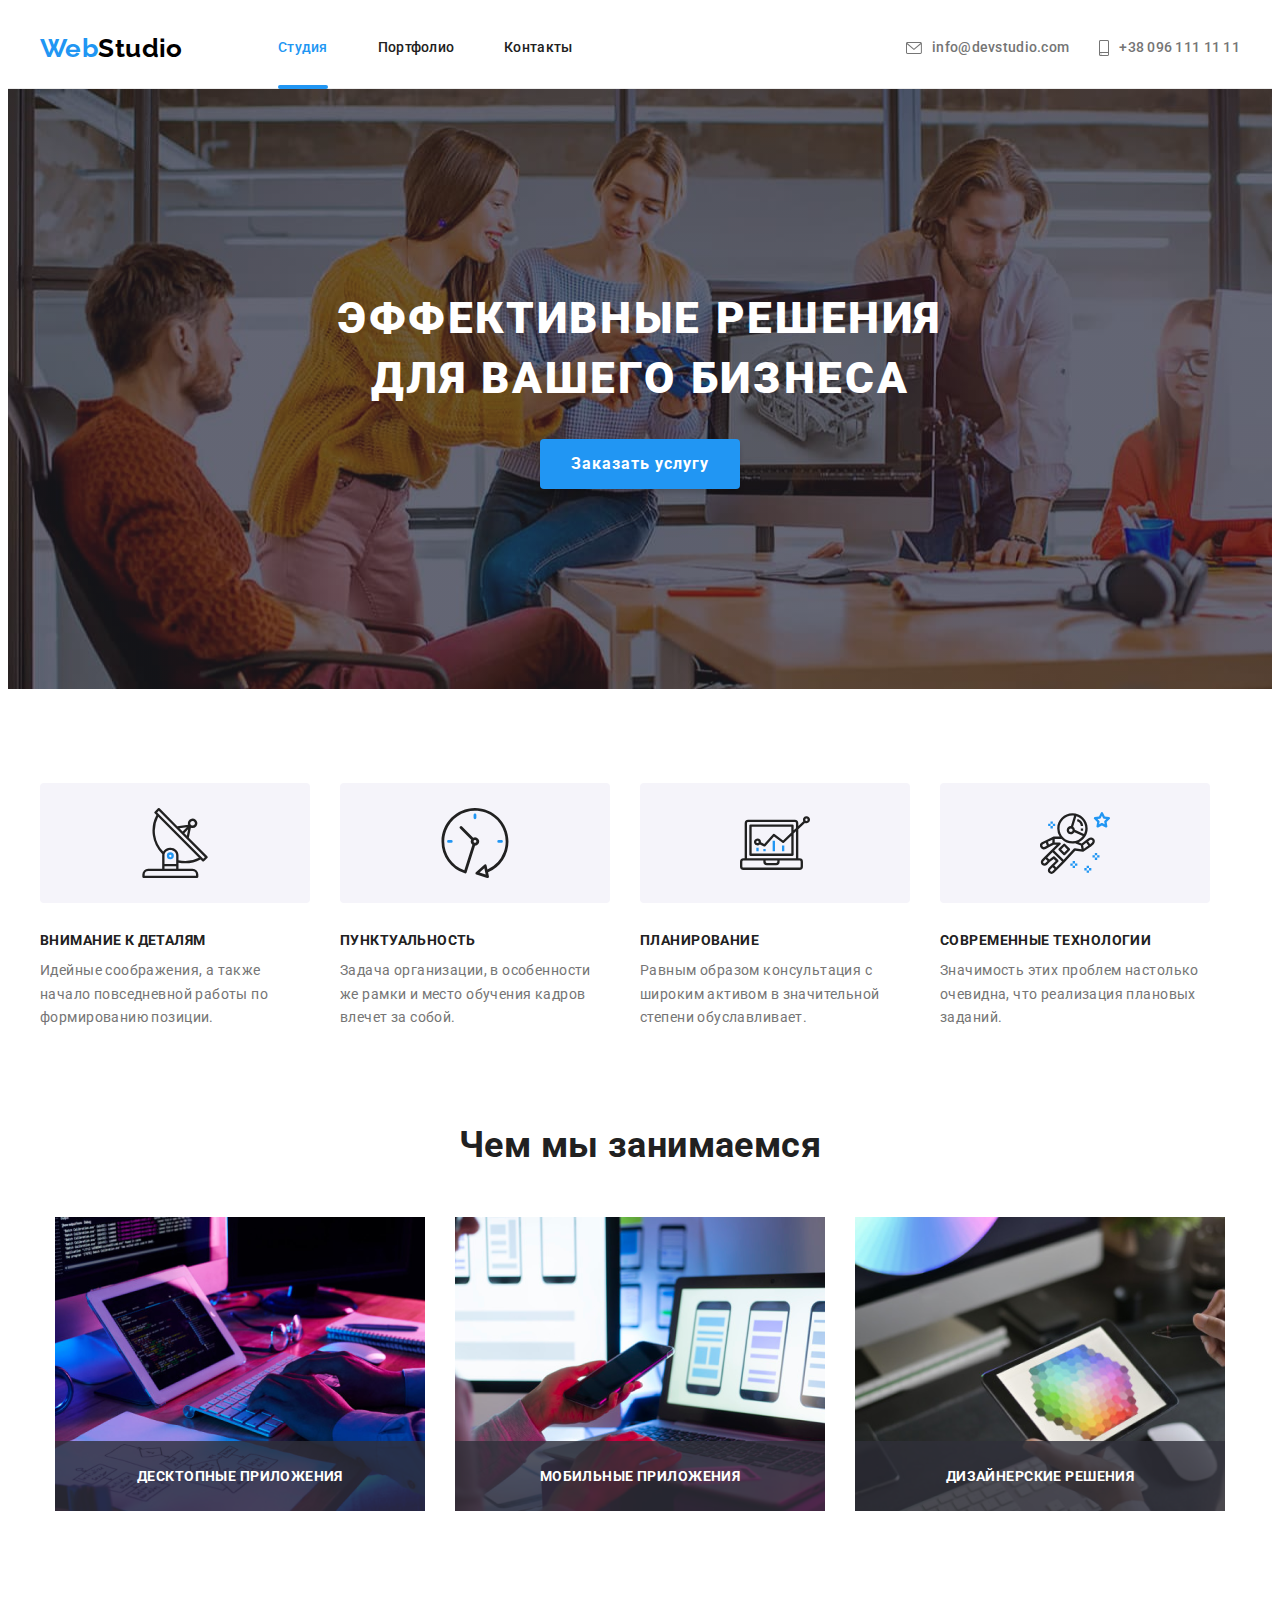
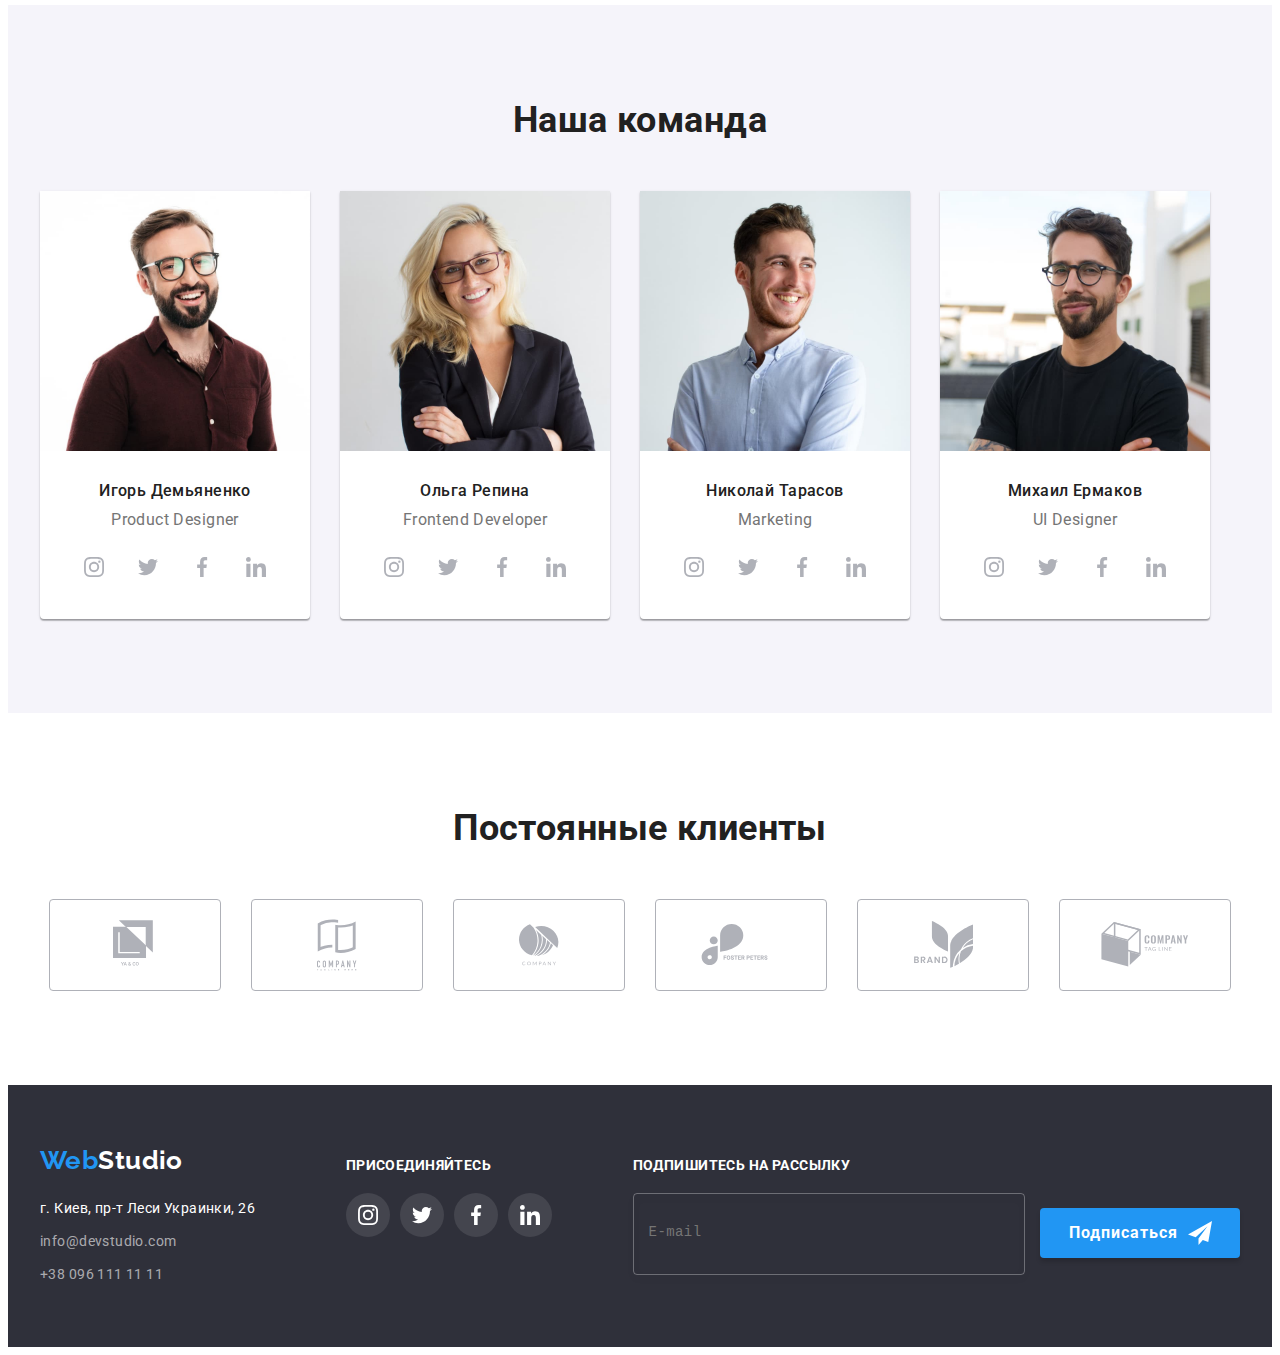
==== index.html @ ef4f05f9 "Скопировал дз7" ====
<!DOCTYPE html>
<html lang="ru">
  <head>
    <meta charset="UTF-8" />
    <meta name="viewport" content="width=device-width, initial-scale=1.0" />
    <title>Домашняя работа №8</title>
    <link
      href="https://fonts.googleapis.com/css2?family=Raleway:wght@700&family=Roboto:wght@400;500;700;900&display=swap"
      rel="stylesheet"
    />
    <link
      rel="stylesheet"
      href="https://cdnjs.cloudflare.com/ajax/libs/modern-normalize/1.0.0/modern-normalize.min.css"
      integrity="sha512-ISS7cAi1PEhQ8jnbJpJZMd29NlhNj4AWYyLOSp2CE/CsHxTCu+r+t0D2yoJudVrd0/8fTVPUVDzY5Tvli75u/g=="
      crossorigin="anonymous"
    />
    <!-- <link rel="stylesheet" href="./css/style.css" /> -->
    <link rel="stylesheet" href="./css/main.min.css" />
  </head>
  <body>
    <header class="header">
      <div class="container header__container">
        <!-- Основная навигация -->
        <nav class="nav">
          <a class="logo link" href="./index.html"><span class="logo__text">Web</span>Studio</a>
          <ul class="list nav__list">
            <li class="nav__item">
              <a class="link nav__link current" href="./index.html"> Студия</a>
            </li>
            <li class="nav__item">
              <a class="link nav__link" href="./portfolio.html">Портфолио</a>
            </li>
            <li class="nav__item">
              <a class="link nav__link" href="#address">Контакты</a>
            </li>
          </ul>
        </nav>
        <ul class="contacts list">
          <li class="contacts__item">
            <a class="contacts__link link" href="mailto:info@devstudio.com"
              ><svg class="contacts__icon" width="16" height="12">
                <use href="./img/sprite.svg#icon-mail"></use>
              </svg>
              info@devstudio.com</a
            >
          </li>
          <li class="contacts__item">
            <a class="contacts__link link" href="tel:+380961111111"
              ><svg class="contacts__icon" width="10" height="16">
                <use href="./img/sprite.svg#icon-smartphone"></use>
              </svg>
              +38 096 111 11 11</a
            >
          </li>
        </ul>
      </div>
    </header>
    <div class="backdrop is-hidden" data-modal>
      <div class="modal">
        <button class="close-btn" data-modal-close>
          <svg class="close-btn__icon" width="30" height="30">
            <use href="./img/sprite.svg#icon-close"></use>
          </svg>
        </button>
        <p class="modal__text">Оставьте свои данные, мы вам перезвоним</p>
        <form class="form">
          <label class="form__field">
            <input type="text" class="form__input" name="name" placeholder=" " />
            <span class="form__label">Имя</span>
            <svg class="form__icon" width="18" height="18">
              <use href="./img/sprite.svg#icon-person"></use>
            </svg>
          </label>
          <label class="form__field">
            <input type="tel" class="form__input" name="phone" placeholder=" " />
            <span class="form__label">Телефон</span>
            <svg class="form__icon" width="18" height="18">
              <use href="./img/sprite.svg#icon-phone"></use>
            </svg>
          </label>
          <label class="form__field">
            <input type="email" class="form__input" name="email" placeholder=" " />
            <span class="form__label">Почта</span>
            <svg class="form__icon" width="18" height="18">
              <use href="./img/sprite.svg#icon-email"></use>
            </svg>
          </label>
          <label class="form__field coment">
            <textarea
              name="coment"
              rows="6"
              type="text"
              class="form__input coment__input"
              placeholder="Введите текст"
            ></textarea>
            <span class="form__label">Комментарий</span>
          </label>
          <div class="modal__box">
            <div role="group" class="contract">
              <label class="contract__field">
                Соглашаюсь с рассылкой и принимаю <a href="" class="contract__link">Условия договора</a>
                <input type="checkbox" name="checkbox" value="contract" class="checkbox visually-hidden" />
                <span class="checkbox__icon"></span>
              </label>
            </div>
            <button type="submit" class="button">Отправить</button>
          </div>
        </form>
      </div>
    </div>
    <main>
      <!-- Блок Герой -->
      <section class="hero">
        <div class="container hero__container">
          <h1 class="hero__title">
            Эффективные решения <br />
            для вашего бизнеса
          </h1>
          <button class="button" type="button" data-modal-open>Заказать услугу</button>
        </div>
      </section>
      <!-- Наши приимущества -->
      <section class="advantages">
        <div class="container">
          <h2 class="visually-hidden">Наши приимущества</h2>
          <ul class="list advantages__list">
            <li class="item advantages__item">
              <div class="icon-box">
                <svg class="icon" width="70" height="70">
                  <use href="./img/sprite.svg#icon-antenna"></use>
                </svg>
              </div>
              <h3 class="title advantages__title">Внимание к деталям</h3>
              <p class="advantages__text">
                Идейные соображения, а также начало повседневной работы по формированию позиции.
              </p>
            </li>
            <li class="item advantages__item">
              <div class="icon-box">
                <svg class="icon" width="70" height="70">
                  <use href="./img/sprite.svg#icon-clock"></use>
                </svg>
              </div>
              <h3 class="title advantages__title">Пунктуальность</h3>
              <p class="advantages__text">
                Задача организации, в особенности же рамки и место обучения кадров влечет за собой.
              </p>
            </li>
            <li class="item advantages__item">
              <div class="icon-box">
                <svg class="icon" width="70" height="70">
                  <use href="./img/sprite.svg#icon-diagram"></use>
                </svg>
              </div>
              <h3 class="title advantages__title">Планирование</h3>
              <p class="advantages__text">
                Равным образом консультация с широким активом в значительной степени обуславливает.
              </p>
            </li>
            <li class="item advantages__item">
              <div class="icon-box">
                <svg class="icon" width="70" height="70">
                  <use href="./img/sprite.svg#icon-astronaut"></use>
                </svg>
              </div>
              <h3 class="title advantages__title">Современные технологии</h3>
              <p class="advantages__text">
                Значимость этих проблем настолько очевидна, что реализация плановых заданий.
              </p>
            </li>
          </ul>
        </div>
      </section>
      <!-- Чем мы занимаемся -->
      <section class="work">
        <div class="container">
          <h2 class="title">Чем мы занимаемся</h2>
          <ul class="list work__list">
            <li class="item work__item">
              <img src="./img/img1.png" alt="Програмист за работой" width="370" height="294" />
              <p class="work__text">Десктопные приложения</p>
            </li>
            <li class="item work__item">
              <img src="./img/img2.png" alt="Разработка приложений" width="370" height="294" />
              <p class="work__text">Мобильные приложения</p>
            </li>
            <li class="item work__item">
              <img src="./img/img3.png" alt="Веб-дизайн" width="370" height="294" />
              <p class="work__text">Дизайнерские решения</p>
            </li>
          </ul>
        </div>
      </section>
      <!-- Команада -->
      <section class="team">
        <div class="container">
          <h2 class="title">Наша команда</h2>
          <ul class="list team__list">
            <li class="card">
              <img src="./img/img2_4.jpg" alt="Игорь" width="270" />
              <h3 class="title card__title">Игорь Демьяненко</h3>
              <p class="card__text">Product Designer</p>
              <ul class="list card__list">
                <li class="card__item">
                  <a
                    class="card__link link"
                    href="https://www.instagram.com/"
                    target="_blank"
                    rel="noopener noreferrer"
                  >
                    <svg class="icon" width="20" height="20">
                      <use href="./img/sprite.svg#icon-instagram"></use>
                    </svg>
                  </a>
                </li>
                <li class="card__item">
                  <a class="link card__link" href="https://twitter.com/" target="_blank" rel="noopener noreferrer"
                    ><svg class="icon" width="20" height="20">
                      <use href="./img/sprite.svg#icon-twitter"></use>
                    </svg>
                  </a>
                </li>
                <li class="card__item">
                  <a class="link card__link" href="https://www.facebook.com/" target="_blank" rel="noopener noreferrer"
                    ><svg class="icon" width="20" height="20">
                      <use href="./img/sprite.svg#icon-facebook"></use>
                    </svg>
                  </a>
                </li>
                <li class="card__item">
                  <a class="link card__link" href="https://www.linkedin.com/" target="_blank" rel="noopener noreferrer"
                    ><svg class="icon" width="20" height="20">
                      <use href="./img/sprite.svg#icon-linkedin"></use>
                    </svg>
                  </a>
                </li>
              </ul>
            </li>
            <li class="card">
              <img src="./img/img2_1.jpg" alt="Ольга" width="270" />
              <h3 class="title card__title">Ольга Репина</h3>
              <p class="card__text">Frontend Developer</p>
              <ul class="list card__list">
                <li class="card__item">
                  <a class="card__link" href="https://www.instagram.com/" target="_blank" rel="noopener noreferrer">
                    <svg class="icon" width="20" height="20">
                      <use href="./img/sprite.svg#icon-instagram"></use>
                    </svg>
                  </a>
                </li>
                <li class="card__item">
                  <a class="link card__link" href="https://twitter.com/" target="_blank" rel="noopener noreferrer"
                    ><svg class="icon" width="20" height="20">
                      <use href="./img/sprite.svg#icon-twitter"></use>
                    </svg>
                  </a>
                </li>
                <li class="card__item">
                  <a class="link card__link" href="https://www.facebook.com/" target="_blank" rel="noopener noreferrer"
                    ><svg class="icon" width="20" height="20">
                      <use href="./img/sprite.svg#icon-facebook"></use>
                    </svg>
                  </a>
                </li>
                <li class="card__item">
                  <a class="link card__link" href="https://www.linkedin.com/" target="_blank" rel="noopener noreferrer"
                    ><svg class="icon" width="20" height="20">
                      <use href="./img/sprite.svg#icon-linkedin"></use>
                    </svg>
                  </a>
                </li>
              </ul>
            </li>
            <li class="card">
              <img src="./img/img2_2.jpg" alt="Николай" width="270" />
              <h3 class="title card__title">Николай Тарасов</h3>
              <p class="card__text">Marketing</p>
              <ul class="list card__list">
                <li class="card__item">
                  <a class="card__link" href="https://www.instagram.com/" target="_blank" rel="noopener noreferrer">
                    <svg class="icon" width="20" height="20">
                      <use href="./img/sprite.svg#icon-instagram"></use>
                    </svg>
                  </a>
                </li>
                <li class="card__item">
                  <a class="link card__link" href="https://twitter.com/" target="_blank" rel="noopener noreferrer"
                    ><svg class="icon" width="20" height="20">
                      <use href="./img/sprite.svg#icon-twitter"></use>
                    </svg>
                  </a>
                </li>
                <li class="card__item">
                  <a class="link card__link" href="https://www.facebook.com/" target="_blank" rel="noopener noreferrer"
                    ><svg class="icon" width="20" height="20">
                      <use href="./img/sprite.svg#icon-facebook"></use>
                    </svg>
                  </a>
                </li>
                <li class="card__item">
                  <a class="link card__link" href="https://www.linkedin.com/" target="_blank" rel="noopener noreferrer"
                    ><svg class="icon" width="20" height="20">
                      <use href="./img/sprite.svg#icon-linkedin"></use>
                    </svg>
                  </a>
                </li>
              </ul>
            </li>
            <li class="card">
              <img src="./img/img2_3.jpg" alt="Михаил" width="270" />
              <h3 class="title card__title">Михаил Ермаков</h3>
              <p class="card__text">UI Designer</p>
              <ul class="list card__list">
                <li class="card__item">
                  <a
                    class="link card__link"
                    href="https://www.instagram.com/"
                    target="_blank"
                    rel="noopener noreferrer"
                  >
                    <svg class="icon" width="20" height="20">
                      <use href="./img/sprite.svg#icon-instagram"></use>
                    </svg>
                  </a>
                </li>
                <li class="card__item">
                  <a class="link card__link" href="https://twitter.com/" target="_blank" rel="noopener noreferrer"
                    ><svg class="icon" width="20" height="20">
                      <use href="./img/sprite.svg#icon-twitter"></use>
                    </svg>
                  </a>
                </li>
                <li class="card__item">
                  <a class="link card__link" href="https://www.facebook.com/" target="_blank" rel="noopener noreferrer"
                    ><svg class="icon" width="20" height="20">
                      <use href="./img/sprite.svg#icon-facebook"></use>
                    </svg>
                  </a>
                </li>
                <li class="card__item">
                  <a class="link card__link" href="https://www.linkedin.com/" target="_blank" rel="noopener noreferrer"
                    ><svg class="icon" width="20" height="20">
                      <use href="./img/sprite.svg#icon-linkedin"></use>
                    </svg>
                  </a>
                </li>
              </ul>
            </li>
          </ul>
        </div>
      </section>
      <section class="clients">
        <div class="container">
          <h2 class="title">Постоянные клиенты</h2>
          <ul class="list clients__box">
            <li class="clients__item">
              <a href="" class="link clients__link"
                ><svg class="icon" width="44" height="49">
                  <use href="./img/sprite.svg#icon-logo-1"></use>
                </svg>
              </a>
            </li>
            <li class="clients__item">
              <a href="" class="clients__link"
                ><svg class="icon" width="40" height="52">
                  <use href="./img/sprite.svg#icon-logo-2"></use>
                </svg>
              </a>
            </li>
            <li class="clients__item">
              <a href="" class="link clients__link"
                ><svg class="icon" width="40" height="42">
                  <use href="./img/sprite.svg#icon-logo-3"></use>
                </svg>
              </a>
            </li>
            <li class="clients__item">
              <a href="" class="link clients__link"
                ><svg class="icon" width="80" height="42">
                  <use href="./img/sprite.svg#icon-logo-4"></use>
                </svg>
              </a>
            </li>
            <li class="clients__item">
              <a href="" class="link clients__link"
                ><svg class="icon" width="59" height="47">
                  <use href="./img/sprite.svg#icon-logo-5"></use>
                </svg>
              </a>
            </li>
            <li class="clients__item">
              <a href="" class="link clients__link"
                ><svg class="icon" width="88" height="45">
                  <use href="./img/sprite.svg#icon-logo-6"></use>
                </svg>
              </a>
            </li>
          </ul>
        </div>
      </section>
    </main>
    <!-- Футер сайта -->
    <footer class="footer">
      <div class="container footer__container">
        <div class="footer__box">
          <a class="logo link" href="./index.html"><span class="logo__text">Web</span>Studio</a>
          <address id="address" class="address">
            <p class="address__text">г. Киев, пр-т Леси Украинки, 26</p>
            <ul class="list">
              <li>
                <a class="address__link link" href="mailto:info@devstudio.com">info@devstudio.com</a>
              </li>
              <li>
                <a class="address__link link" href="tel:+380961111111">+38 096 111 11 11</a>
              </li>
            </ul>
          </address>
        </div>
        <div class="footer__box-links box-links">
          <p class="join">присоединяйтесь</p>
          <ul class="list">
            <li class="box-links__item">
              <a
                class="link box-links__link"
                href="https://www.instagram.com/"
                target="_blank"
                rel="noopener noreferrer"
              >
                <svg class="icon" width="20" height="20">
                  <use href="./img/sprite.svg#icon-instagram"></use>
                </svg>
              </a>
            </li>
            <li class="box-links__item">
              <a class="link box-links__link" href="https://twitter.com/" target="_blank" rel="noopener noreferrer"
                ><svg class="icon" width="20" height="20">
                  <use href="./img/sprite.svg#icon-twitter"></use>
                </svg>
              </a>
            </li>
            <li class="box-links__item">
              <a class="link box-links__link" href="https://www.facebook.com/" target="_blank" rel="noopener noreferrer"
                ><svg class="icon" width="20" height="20">
                  <use href="./img/sprite.svg#icon-facebook"></use>
                </svg>
              </a>
            </li>
            <li class="box-links__item">
              <a class="link box-links__link" href="https://www.linkedin.com/" target="_blank" rel="noopener noreferrer"
                ><svg class="icon" width="20" height="20">
                  <use href="./img/sprite.svg#icon-linkedin"></use>
                </svg>
              </a>
            </li>
          </ul>
        </div>
        <div class="footer__box-links">
          <p class="join">Подпишитесь на рассылку</p>
          <form class="mail">
            <label class="mail__field">
              <input type="email" name="mail" class="mail__input" placeholder=" " />
              <samp class="mail__label">E-mail </samp>
            </label>
            <button type="submit" class="button submit">
              Подписаться
              <svg class="submit__icon" width="24" height="24">
                <use href="./img/sprite.svg#icon-send"></use>
              </svg>
            </button>
          </form>
        </div>
      </div>
    </footer>
    <script src="./js/modal.js"></script>
  </body>
</html>
---- css/main.min.css ----
.visually-hidden{position:absolute !important;clip:rect(1px 1px 1px 1px);clip:rect(1px, 1px, 1px, 1px);padding:0 !important;border:0 !important;height:1px !important;width:1px !important;overflow:hidden}body{color:#757575;background-color:#fff;font-family:Roboto, sans-serif;font-size:14px;line-height:1.71;letter-spacing:0.03em}img{display:block;max-width:100%;height:auto}.list{list-style:none;padding:0;margin:0}.link{text-decoration:none}.title{color:#212121;font-weight:700;font-size:36px;line-height:1.17;text-align:center}h2{margin-top:0;margin-bottom:50px}.container{margin-right:auto;margin-left:auto;width:1200px;padding-left:15px;padding-right:15px}.button{width:200px;height:50px;border:none;border-radius:4px;-webkit-box-shadow:0px 4px 4px rgba(0,0,0,0.15);box-shadow:0px 4px 4px rgba(0,0,0,0.15);padding:0;color:#fff;background-color:#2196f3;font-family:inherit;font-weight:700;font-size:16px;line-height:1.87;letter-spacing:0.06em;-webkit-transition:color 250ms cubic-bezier(0.4, 0, 0.2, 1),background-color 250ms cubic-bezier(0.4, 0, 0.2, 1);transition:color 250ms cubic-bezier(0.4, 0, 0.2, 1),background-color 250ms cubic-bezier(0.4, 0, 0.2, 1)}.button:hover,.button:focus{color:#2196f3;background-color:#fff}.header{border-bottom:1px solid #ececec}.header__container{display:-webkit-box;display:-ms-flexbox;display:flex;-webkit-box-pack:justify;-ms-flex-pack:justify;justify-content:space-between}.nav{display:-webkit-box;display:-ms-flexbox;display:flex;-webkit-box-pack:justify;-ms-flex-pack:justify;justify-content:space-between;-webkit-box-align:center;-ms-flex-align:center;align-items:center}.nav__list{display:-webkit-box;display:-ms-flexbox;display:flex;padding:0px}.nav__link{display:block;padding-top:32px;padding-bottom:32px;color:#212121;font-weight:500;font-size:14px;line-height:1.14;letter-spacing:0.02em;-webkit-transition:color 250ms cubic-bezier(0.4, 0, 0.2, 1);transition:color 250ms cubic-bezier(0.4, 0, 0.2, 1)}.nav__link:hover,.nav__link:focus{color:#2196f3}.nav__item:not(:last-child){margin-right:50px}.nav__link.current{color:#2196f3;position:relative}.nav__link.current::after{content:"";position:absolute;bottom:-1px;left:0;width:100%;height:4px;background-color:#2196f3;border-radius:2px}.logo{margin-right:93px;color:#000;font-family:Raleway, sans-serif;font-weight:700;font-size:26px;line-height:1.19;width:145px;height:31px}.logo__text{color:#2196f3}.footer .logo{color:#fff}.contacts{display:-webkit-box;display:-ms-flexbox;display:flex;-webkit-box-align:center;-ms-flex-align:center;align-items:center}.contacts__item:not(:last-child){padding-left:0px;margin-right:30px}.contacts__link{display:-webkit-box;display:-ms-flexbox;display:flex;-webkit-box-align:center;-ms-flex-align:center;align-items:center;padding-top:32px;padding-bottom:32px;color:#757575;fill:#757575;font-weight:500;font-size:14px;line-height:1.14;letter-spacing:0.02em;-webkit-transition:color 250ms cubic-bezier(0.4, 0, 0.2, 1),fill 250ms cubic-bezier(0.4, 0, 0.2, 1);transition:color 250ms cubic-bezier(0.4, 0, 0.2, 1),fill 250ms cubic-bezier(0.4, 0, 0.2, 1)}.contacts__link:hover,.contacts__link:focus{color:#2196f3;fill:#2196f3}.contacts__icon{margin-right:10px}.backdrop{position:absolute;top:0;left:0;width:100%;height:100%;background-color:rgba(0,0,0,0.2);opacity:1}.backdrop.is-hidden{opacity:0;pointer-events:none}.modal{position:absolute;z-index:999;top:50%;left:50%;-webkit-transform:translate(-50%, -50%);transform:translate(-50%, -50%);-webkit-box-shadow:0px 1px 3px rgba(0,0,0,0.12),0px 1px 1px rgba(0,0,0,0.14),0px 2px 1px rgba(0,0,0,0.2);box-shadow:0px 1px 3px rgba(0,0,0,0.12),0px 1px 1px rgba(0,0,0,0.14),0px 2px 1px rgba(0,0,0,0.2);border-radius:4px;min-height:581px;min-width:528px;background-color:#fff}.modal__text{margin-top:2px;margin-bottom:30px;text-align:center;font-weight:700;font-size:20px;line-height:1.15;color:#212121}.modal__box{text-align:center}.form__field{position:relative;display:block;margin-left:40px;margin-right:40px;margin-bottom:28px}.form__field.coment{margin-bottom:20px}.form__label{position:absolute;top:-18px;left:0;font-weight:400;font-size:12px;line-height:1.167;letter-spacing:0.01em;color:#757575}.form__input{width:448px;height:40px;padding-left:42px;border-radius:4px;border:1px solid rgba(33,33,33,0.2)}.form__input:focus{outline:none;border-color:#2196f3}.form__input:focus ~ .form__icon{fill:#2196f3}.form__icon{position:absolute;top:50%;left:15px;-webkit-transform:translateY(-50%);transform:translateY(-50%)}.coment__input{resize:none;padding:12px 16px;min-height:120px}.contract{margin-bottom:30px}.contract__link{color:#2196f3}.contract__field{position:relative}.checkbox__icon{position:absolute;left:0;top:50%;-webkit-transform:translate(-24px, -50%);transform:translate(-24px, -50%);width:16px;height:15px;background-color:transparent;border:2px solid #212121;border-radius:4px}.checkbox:checked+.checkbox__icon{background-color:#2196f3;background-image:url(../../img/icon-check.svg);border:transparent;background-size:contain;background-origin:border-box}.close-btn{display:block;padding:0;border:1px solid rgba(0,0,0,0.1);border-radius:50%;margin-top:8px;margin-right:8px;margin-left:auto;background-color:transparent}.close-btn:focus,.close-btn:hover{fill:#2196f3}.close-btn__icon{display:block}.hero{padding:200px 0;margin-right:auto;margin-left:auto;max-width:1600px;background-color:#2f303a;background-image:-webkit-gradient(linear, left top, left bottom, from(rgba(47,48,58,0.4)), to(rgba(47,48,58,0.4))),url(../img/hero.jpg);background-image:linear-gradient(rgba(47,48,58,0.4), rgba(47,48,58,0.4)),url(../img/hero.jpg)}.hero__container{display:-webkit-box;display:-ms-flexbox;display:flex;-webkit-box-orient:vertical;-webkit-box-direction:normal;-ms-flex-direction:column;flex-direction:column;-webkit-box-align:center;-ms-flex-align:center;align-items:center;-webkit-box-pack:center;-ms-flex-pack:center;justify-content:center}.hero__title{margin-top:0px;margin-bottom:30px;color:#fff;font-weight:900;font-size:44px;line-height:1.36;text-align:center;letter-spacing:0.06em;text-transform:uppercase}.advantages{padding-top:94px;padding-bottom:94px}.advantages__list{display:-webkit-box;display:-ms-flexbox;display:flex}.advantages__text{margin:0}.advantages__title{margin-top:0px;margin-bottom:10px;font-weight:700;font-size:14px;line-height:1.14;text-transform:uppercase;text-align:start}.advantages__item{width:270px}.advantages__item:not(:last-child){margin-right:30px}.icon-box{display:-webkit-box;display:-ms-flexbox;display:flex;-webkit-box-pack:center;-ms-flex-pack:center;justify-content:center;-webkit-box-align:center;-ms-flex-align:center;align-items:center;height:120px;margin-bottom:30px;border-radius:4px;background-color:#f5f4fa}.work{padding-bottom:94px}.work__list{display:-webkit-box;display:-ms-flexbox;display:flex;-webkit-box-pack:center;-ms-flex-pack:center;justify-content:center}.work__item{position:relative}.work__item:not(:last-child){margin-right:30px}.work__text{position:absolute;bottom:0;left:0;right:0;margin:0;padding-top:27px;padding-bottom:27px;font-weight:700;font-size:14px;line-height:1.143;text-align:center;text-transform:uppercase;color:#fff;background-color:rgba(47,48,58,0.8)}.team{padding-top:94px;padding-bottom:94px;background-color:#f5f4fa}.team__list{display:-webkit-box;display:-ms-flexbox;display:flex}.card{background-color:#fff;padding-bottom:30px;-webkit-box-shadow:0px 1px 3px rgba(0,0,0,0.12),0px 1px 1px rgba(0,0,0,0.14),0px 2px 1px rgba(0,0,0,0.2);box-shadow:0px 1px 3px rgba(0,0,0,0.12),0px 1px 1px rgba(0,0,0,0.14),0px 2px 1px rgba(0,0,0,0.2);border-radius:0px 0px 4px 4px}.card:not(:last-child){margin-right:30px}.card__title{padding-top:30px;margin:0;margin-bottom:10px;font-weight:500;font-size:16px;line-height:1.19}.card__text{padding-bottom:16px;margin:0;font-size:16px;line-height:1.19;text-align:center}.card__list{display:-webkit-box;display:-ms-flexbox;display:flex;-webkit-box-pack:center;-ms-flex-pack:center;justify-content:center}.card__link{height:44px;width:44px;display:-webkit-inline-box;display:-ms-inline-flexbox;display:inline-flex;-webkit-box-pack:center;-ms-flex-pack:center;justify-content:center;-webkit-box-align:center;-ms-flex-align:center;align-items:center;border-radius:50%;fill:#afb1b8;-webkit-transition:fill 250ms cubic-bezier(0.4, 0, 0.2, 1),background-color 250ms cubic-bezier(0.4, 0, 0.2, 1);transition:fill 250ms cubic-bezier(0.4, 0, 0.2, 1),background-color 250ms cubic-bezier(0.4, 0, 0.2, 1)}.card__link:hover,.card__link:focus{background-color:#2196f3;fill:#fff}.card__item:not(:last-child){margin-right:10px}.clients{padding-bottom:94px;padding-top:94px}.clients__box{display:-webkit-box;display:-ms-flexbox;display:flex;-webkit-box-pack:center;-ms-flex-pack:center;justify-content:center}.clients__item:not(:last-child){margin-right:30px}.clients__link{display:-webkit-box;display:-ms-flexbox;display:flex;-webkit-box-align:center;-ms-flex-align:center;align-items:center;-webkit-box-pack:center;-ms-flex-pack:center;justify-content:center;width:170px;height:90px;fill:#afb1b8;border:1px solid #afb1b8;border-radius:4px;-webkit-transition:border-color 250ms cubic-bezier(0.4, 0, 0.2, 1),fill 250ms cubic-bezier(0.4, 0, 0.2, 1);transition:border-color 250ms cubic-bezier(0.4, 0, 0.2, 1),fill 250ms cubic-bezier(0.4, 0, 0.2, 1)}.clients__link:hover,.clients__link:focus{fill:#2196f3;border-color:#2196f3}.footer{background-color:#2f303a;padding:60px 0}.footer__container{display:-webkit-box;display:-ms-flexbox;display:flex}.footer__box-links{padding-top:12px;margin-left:70px}.footer__box-links>.list{display:-webkit-box;display:-ms-flexbox;display:flex}.footer__box-links:last-child{margin-left:auto}.box-links__item:not(:last-child){margin-right:10px}.box-links__link{display:-webkit-box;display:-ms-flexbox;display:flex;-webkit-box-align:center;-ms-flex-align:center;align-items:center;-webkit-box-pack:center;-ms-flex-pack:center;justify-content:center;width:44px;height:44px;border-radius:50%;background-color:rgba(255,255,255,0.1);fill:#fff;-webkit-transition:background-color 250ms cubic-bezier(0.4, 0, 0.2, 1);transition:background-color 250ms cubic-bezier(0.4, 0, 0.2, 1)}.box-links__link:hover,.box-links__link:focus{background-color:#2196f3}.address__text{margin:0;margin-top:20px}.address{color:#fff;font-style:normal}.address__link{color:rgba(255,255,255,0.6);display:inline-block;margin-top:9px;-webkit-transition:color 250ms cubic-bezier(0.4, 0, 0.2, 1);transition:color 250ms cubic-bezier(0.4, 0, 0.2, 1)}.address__link:hover,.address__link:focus{color:#2196f3}.join{margin:0;margin-bottom:20px;color:#fff;font-weight:700;line-height:1.143;text-transform:uppercase}.submit{display:-webkit-inline-box;display:-ms-inline-flexbox;display:inline-flex;-webkit-box-align:center;-ms-flex-align:center;align-items:center;padding-left:29px;margin-left:12px}.submit__icon{margin:13px 28px 13px 10px;fill:#fff;-webkit-transition:fill 250ms cubic-bezier(0.4, 0, 0.2, 1);transition:fill 250ms cubic-bezier(0.4, 0, 0.2, 1)}.submit:hover .submit__icon,.submit:focus .submit__icon{fill:#2196f3}.mail__input{width:358px;height:50px;padding:15px 16px;background:transparent;border:1px solid rgba(255,255,255,0.3);-webkit-filter:drop-shadow(0px 4px 4px rgba(0,0,0,0.15));filter:drop-shadow(0px 4px 4px rgba(0,0,0,0.15));border-radius:4px;color:#fff}.mail__field{position:relative}.mail__label{position:absolute;top:50%;left:16px;-webkit-transform:translateY(-50%);transform:translateY(-50%);-webkit-transition:-webkit-transform 250ms cubic-bezier(0.4, 0, 0.2, 1);transition:-webkit-transform 250ms cubic-bezier(0.4, 0, 0.2, 1);transition:transform 250ms cubic-bezier(0.4, 0, 0.2, 1);transition:transform 250ms cubic-bezier(0.4, 0, 0.2, 1), -webkit-transform 250ms cubic-bezier(0.4, 0, 0.2, 1)}.mail__input:focus+.mail__label,.mail__input:not(:placeholder-shown)+.mail__label{-webkit-transform:translateY(60px) scale(1.2);transform:translateY(60px) scale(1.2)}
/*# sourceMappingURL=main.min.css.map */
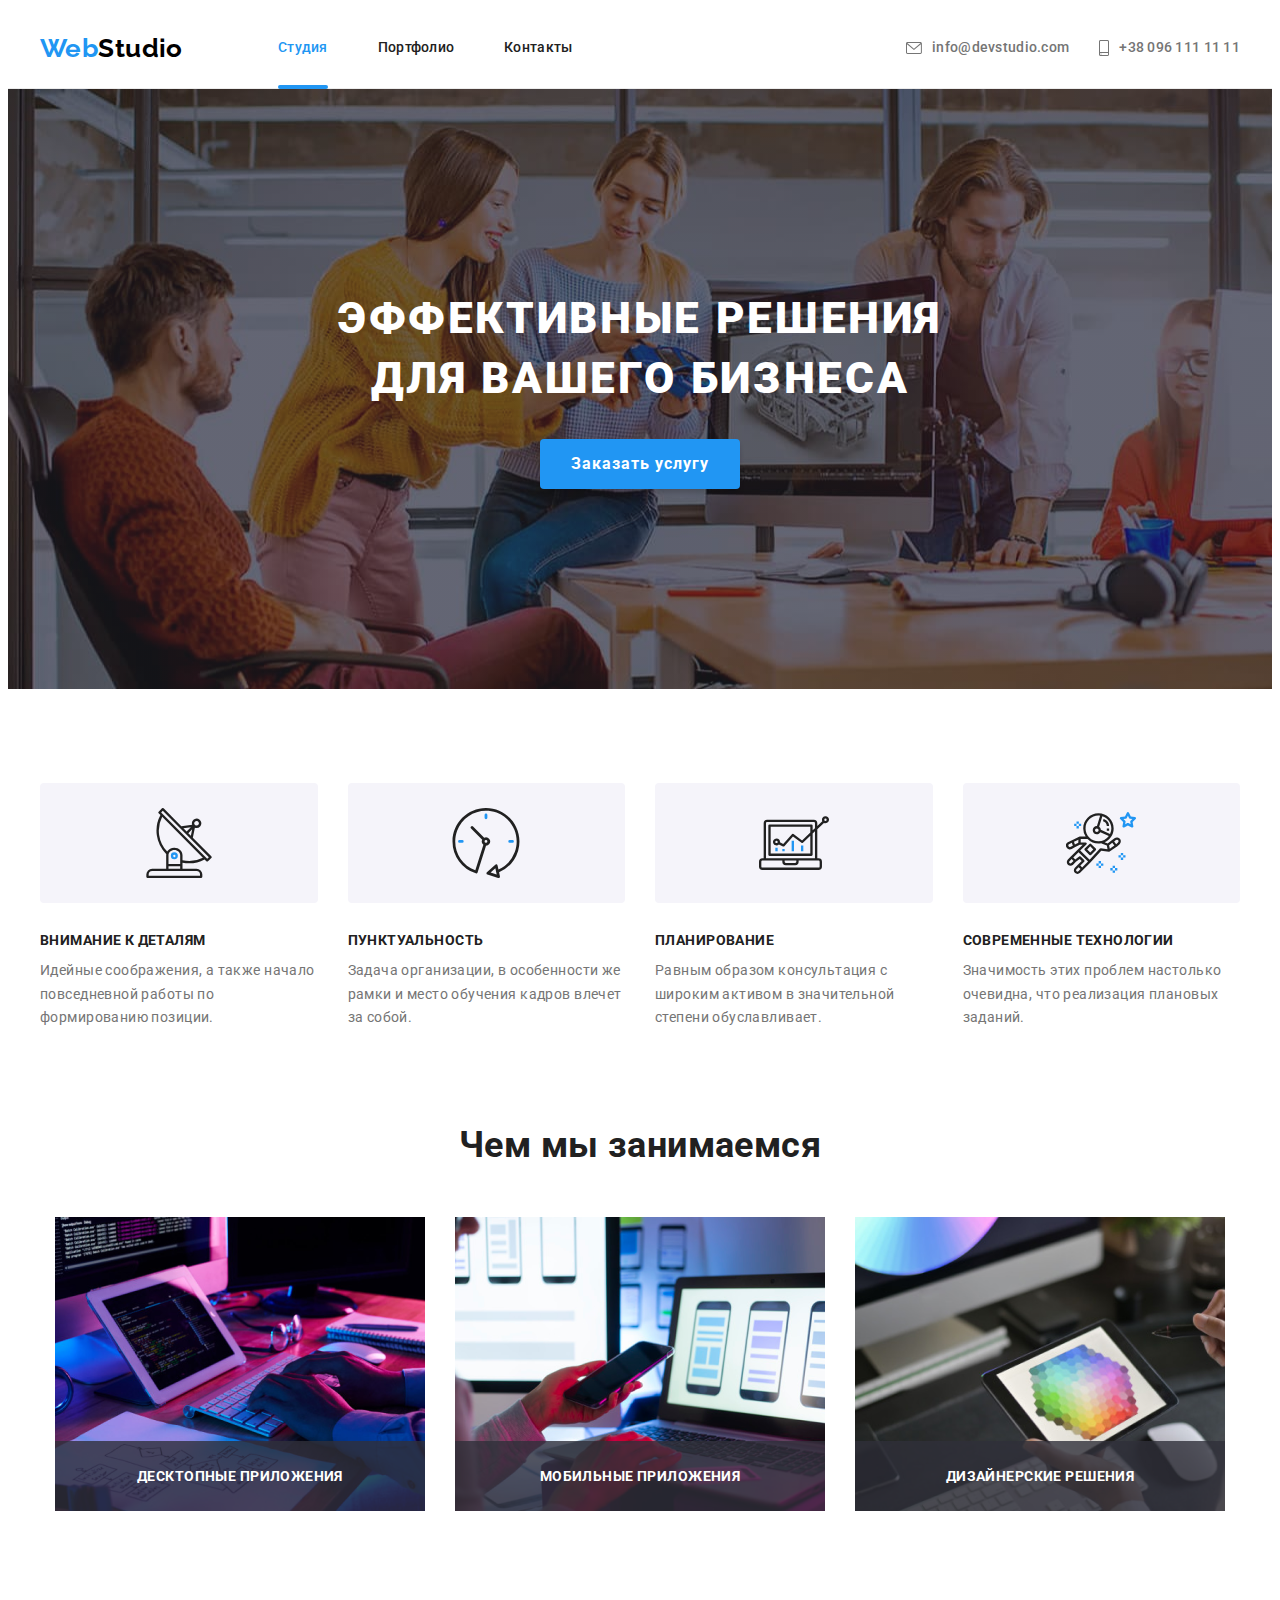
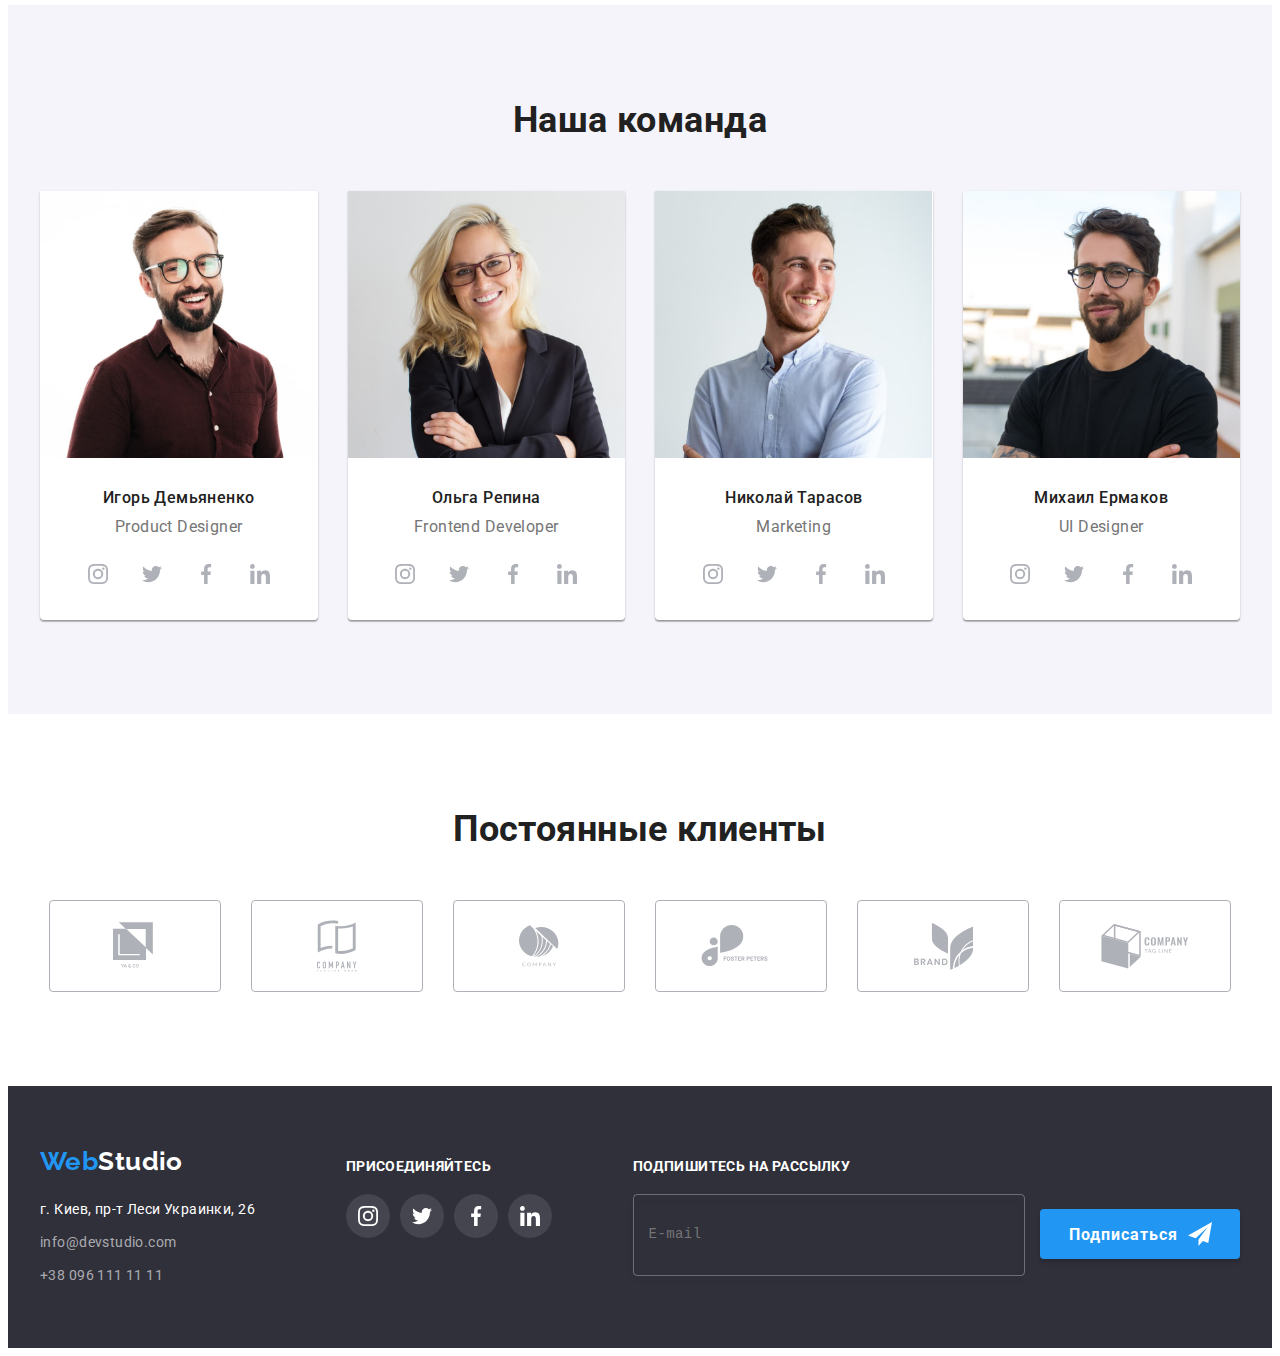
==== commit 83c5a13c: "ворк, тим секции" ====
--- a/index.html
+++ b/index.html
@@ -197,7 +197,7 @@
           <h2 class="title">Наша команда</h2>
           <ul class="list team__list">
             <li class="card">
-              <img src="./img/img2_4.jpg" alt="Игорь" width="270" />
+              <img src="./img/img2_4.jpg" alt="Игорь" />
               <h3 class="title card__title">Игорь Демьяненко</h3>
               <p class="card__text">Product Designer</p>
               <ul class="list card__list">
@@ -237,7 +237,7 @@
               </ul>
             </li>
             <li class="card">
-              <img src="./img/img2_1.jpg" alt="Ольга" width="270" />
+              <img src="./img/img2_1.jpg" alt="Ольга" />
               <h3 class="title card__title">Ольга Репина</h3>
               <p class="card__text">Frontend Developer</p>
               <ul class="list card__list">
@@ -272,7 +272,7 @@
               </ul>
             </li>
             <li class="card">
-              <img src="./img/img2_2.jpg" alt="Николай" width="270" />
+              <img src="./img/img2_2.jpg" alt="Николай" />
               <h3 class="title card__title">Николай Тарасов</h3>
               <p class="card__text">Marketing</p>
               <ul class="list card__list">
@@ -307,7 +307,7 @@
               </ul>
             </li>
             <li class="card">
-              <img src="./img/img2_3.jpg" alt="Михаил" width="270" />
+              <img src="./img/img2_3.jpg" alt="Михаил" />
               <h3 class="title card__title">Михаил Ермаков</h3>
               <p class="card__text">UI Designer</p>
               <ul class="list card__list">
--- a/css/main.min.css
+++ b/css/main.min.css
@@ -1,2 +1,2 @@
-.visually-hidden{position:absolute !important;clip:rect(1px 1px 1px 1px);clip:rect(1px, 1px, 1px, 1px);padding:0 !important;border:0 !important;height:1px !important;width:1px !important;overflow:hidden}body{color:#757575;background-color:#fff;font-family:Roboto, sans-serif;font-size:14px;line-height:1.71;letter-spacing:0.03em}img{display:block;max-width:100%;height:auto}.list{list-style:none;padding:0;margin:0}.link{text-decoration:none}.title{color:#212121;font-weight:700;font-size:36px;line-height:1.17;text-align:center}h2{margin-top:0;margin-bottom:50px}.container{margin-right:auto;margin-left:auto;width:1200px;padding-left:15px;padding-right:15px}.button{width:200px;height:50px;border:none;border-radius:4px;-webkit-box-shadow:0px 4px 4px rgba(0,0,0,0.15);box-shadow:0px 4px 4px rgba(0,0,0,0.15);padding:0;color:#fff;background-color:#2196f3;font-family:inherit;font-weight:700;font-size:16px;line-height:1.87;letter-spacing:0.06em;-webkit-transition:color 250ms cubic-bezier(0.4, 0, 0.2, 1),background-color 250ms cubic-bezier(0.4, 0, 0.2, 1);transition:color 250ms cubic-bezier(0.4, 0, 0.2, 1),background-color 250ms cubic-bezier(0.4, 0, 0.2, 1)}.button:hover,.button:focus{color:#2196f3;background-color:#fff}.header{border-bottom:1px solid #ececec}.header__container{display:-webkit-box;display:-ms-flexbox;display:flex;-webkit-box-pack:justify;-ms-flex-pack:justify;justify-content:space-between}.nav{display:-webkit-box;display:-ms-flexbox;display:flex;-webkit-box-pack:justify;-ms-flex-pack:justify;justify-content:space-between;-webkit-box-align:center;-ms-flex-align:center;align-items:center}.nav__list{display:-webkit-box;display:-ms-flexbox;display:flex;padding:0px}.nav__link{display:block;padding-top:32px;padding-bottom:32px;color:#212121;font-weight:500;font-size:14px;line-height:1.14;letter-spacing:0.02em;-webkit-transition:color 250ms cubic-bezier(0.4, 0, 0.2, 1);transition:color 250ms cubic-bezier(0.4, 0, 0.2, 1)}.nav__link:hover,.nav__link:focus{color:#2196f3}.nav__item:not(:last-child){margin-right:50px}.nav__link.current{color:#2196f3;position:relative}.nav__link.current::after{content:"";position:absolute;bottom:-1px;left:0;width:100%;height:4px;background-color:#2196f3;border-radius:2px}.logo{margin-right:93px;color:#000;font-family:Raleway, sans-serif;font-weight:700;font-size:26px;line-height:1.19;width:145px;height:31px}.logo__text{color:#2196f3}.footer .logo{color:#fff}.contacts{display:-webkit-box;display:-ms-flexbox;display:flex;-webkit-box-align:center;-ms-flex-align:center;align-items:center}.contacts__item:not(:last-child){padding-left:0px;margin-right:30px}.contacts__link{display:-webkit-box;display:-ms-flexbox;display:flex;-webkit-box-align:center;-ms-flex-align:center;align-items:center;padding-top:32px;padding-bottom:32px;color:#757575;fill:#757575;font-weight:500;font-size:14px;line-height:1.14;letter-spacing:0.02em;-webkit-transition:color 250ms cubic-bezier(0.4, 0, 0.2, 1),fill 250ms cubic-bezier(0.4, 0, 0.2, 1);transition:color 250ms cubic-bezier(0.4, 0, 0.2, 1),fill 250ms cubic-bezier(0.4, 0, 0.2, 1)}.contacts__link:hover,.contacts__link:focus{color:#2196f3;fill:#2196f3}.contacts__icon{margin-right:10px}.backdrop{position:absolute;top:0;left:0;width:100%;height:100%;background-color:rgba(0,0,0,0.2);opacity:1}.backdrop.is-hidden{opacity:0;pointer-events:none}.modal{position:absolute;z-index:999;top:50%;left:50%;-webkit-transform:translate(-50%, -50%);transform:translate(-50%, -50%);-webkit-box-shadow:0px 1px 3px rgba(0,0,0,0.12),0px 1px 1px rgba(0,0,0,0.14),0px 2px 1px rgba(0,0,0,0.2);box-shadow:0px 1px 3px rgba(0,0,0,0.12),0px 1px 1px rgba(0,0,0,0.14),0px 2px 1px rgba(0,0,0,0.2);border-radius:4px;min-height:581px;min-width:528px;background-color:#fff}.modal__text{margin-top:2px;margin-bottom:30px;text-align:center;font-weight:700;font-size:20px;line-height:1.15;color:#212121}.modal__box{text-align:center}.form__field{position:relative;display:block;margin-left:40px;margin-right:40px;margin-bottom:28px}.form__field.coment{margin-bottom:20px}.form__label{position:absolute;top:-18px;left:0;font-weight:400;font-size:12px;line-height:1.167;letter-spacing:0.01em;color:#757575}.form__input{width:448px;height:40px;padding-left:42px;border-radius:4px;border:1px solid rgba(33,33,33,0.2)}.form__input:focus{outline:none;border-color:#2196f3}.form__input:focus ~ .form__icon{fill:#2196f3}.form__icon{position:absolute;top:50%;left:15px;-webkit-transform:translateY(-50%);transform:translateY(-50%)}.coment__input{resize:none;padding:12px 16px;min-height:120px}.contract{margin-bottom:30px}.contract__link{color:#2196f3}.contract__field{position:relative}.checkbox__icon{position:absolute;left:0;top:50%;-webkit-transform:translate(-24px, -50%);transform:translate(-24px, -50%);width:16px;height:15px;background-color:transparent;border:2px solid #212121;border-radius:4px}.checkbox:checked+.checkbox__icon{background-color:#2196f3;background-image:url(../../img/icon-check.svg);border:transparent;background-size:contain;background-origin:border-box}.close-btn{display:block;padding:0;border:1px solid rgba(0,0,0,0.1);border-radius:50%;margin-top:8px;margin-right:8px;margin-left:auto;background-color:transparent}.close-btn:focus,.close-btn:hover{fill:#2196f3}.close-btn__icon{display:block}.hero{padding:200px 0;margin-right:auto;margin-left:auto;max-width:1600px;background-color:#2f303a;background-image:-webkit-gradient(linear, left top, left bottom, from(rgba(47,48,58,0.4)), to(rgba(47,48,58,0.4))),url(../img/hero.jpg);background-image:linear-gradient(rgba(47,48,58,0.4), rgba(47,48,58,0.4)),url(../img/hero.jpg)}.hero__container{display:-webkit-box;display:-ms-flexbox;display:flex;-webkit-box-orient:vertical;-webkit-box-direction:normal;-ms-flex-direction:column;flex-direction:column;-webkit-box-align:center;-ms-flex-align:center;align-items:center;-webkit-box-pack:center;-ms-flex-pack:center;justify-content:center}.hero__title{margin-top:0px;margin-bottom:30px;color:#fff;font-weight:900;font-size:44px;line-height:1.36;text-align:center;letter-spacing:0.06em;text-transform:uppercase}.advantages{padding-top:94px;padding-bottom:94px}.advantages__list{display:-webkit-box;display:-ms-flexbox;display:flex}.advantages__text{margin:0}.advantages__title{margin-top:0px;margin-bottom:10px;font-weight:700;font-size:14px;line-height:1.14;text-transform:uppercase;text-align:start}.advantages__item{width:270px}.advantages__item:not(:last-child){margin-right:30px}.icon-box{display:-webkit-box;display:-ms-flexbox;display:flex;-webkit-box-pack:center;-ms-flex-pack:center;justify-content:center;-webkit-box-align:center;-ms-flex-align:center;align-items:center;height:120px;margin-bottom:30px;border-radius:4px;background-color:#f5f4fa}.work{padding-bottom:94px}.work__list{display:-webkit-box;display:-ms-flexbox;display:flex;-webkit-box-pack:center;-ms-flex-pack:center;justify-content:center}.work__item{position:relative}.work__item:not(:last-child){margin-right:30px}.work__text{position:absolute;bottom:0;left:0;right:0;margin:0;padding-top:27px;padding-bottom:27px;font-weight:700;font-size:14px;line-height:1.143;text-align:center;text-transform:uppercase;color:#fff;background-color:rgba(47,48,58,0.8)}.team{padding-top:94px;padding-bottom:94px;background-color:#f5f4fa}.team__list{display:-webkit-box;display:-ms-flexbox;display:flex}.card{background-color:#fff;padding-bottom:30px;-webkit-box-shadow:0px 1px 3px rgba(0,0,0,0.12),0px 1px 1px rgba(0,0,0,0.14),0px 2px 1px rgba(0,0,0,0.2);box-shadow:0px 1px 3px rgba(0,0,0,0.12),0px 1px 1px rgba(0,0,0,0.14),0px 2px 1px rgba(0,0,0,0.2);border-radius:0px 0px 4px 4px}.card:not(:last-child){margin-right:30px}.card__title{padding-top:30px;margin:0;margin-bottom:10px;font-weight:500;font-size:16px;line-height:1.19}.card__text{padding-bottom:16px;margin:0;font-size:16px;line-height:1.19;text-align:center}.card__list{display:-webkit-box;display:-ms-flexbox;display:flex;-webkit-box-pack:center;-ms-flex-pack:center;justify-content:center}.card__link{height:44px;width:44px;display:-webkit-inline-box;display:-ms-inline-flexbox;display:inline-flex;-webkit-box-pack:center;-ms-flex-pack:center;justify-content:center;-webkit-box-align:center;-ms-flex-align:center;align-items:center;border-radius:50%;fill:#afb1b8;-webkit-transition:fill 250ms cubic-bezier(0.4, 0, 0.2, 1),background-color 250ms cubic-bezier(0.4, 0, 0.2, 1);transition:fill 250ms cubic-bezier(0.4, 0, 0.2, 1),background-color 250ms cubic-bezier(0.4, 0, 0.2, 1)}.card__link:hover,.card__link:focus{background-color:#2196f3;fill:#fff}.card__item:not(:last-child){margin-right:10px}.clients{padding-bottom:94px;padding-top:94px}.clients__box{display:-webkit-box;display:-ms-flexbox;display:flex;-webkit-box-pack:center;-ms-flex-pack:center;justify-content:center}.clients__item:not(:last-child){margin-right:30px}.clients__link{display:-webkit-box;display:-ms-flexbox;display:flex;-webkit-box-align:center;-ms-flex-align:center;align-items:center;-webkit-box-pack:center;-ms-flex-pack:center;justify-content:center;width:170px;height:90px;fill:#afb1b8;border:1px solid #afb1b8;border-radius:4px;-webkit-transition:border-color 250ms cubic-bezier(0.4, 0, 0.2, 1),fill 250ms cubic-bezier(0.4, 0, 0.2, 1);transition:border-color 250ms cubic-bezier(0.4, 0, 0.2, 1),fill 250ms cubic-bezier(0.4, 0, 0.2, 1)}.clients__link:hover,.clients__link:focus{fill:#2196f3;border-color:#2196f3}.footer{background-color:#2f303a;padding:60px 0}.footer__container{display:-webkit-box;display:-ms-flexbox;display:flex}.footer__box-links{padding-top:12px;margin-left:70px}.footer__box-links>.list{display:-webkit-box;display:-ms-flexbox;display:flex}.footer__box-links:last-child{margin-left:auto}.box-links__item:not(:last-child){margin-right:10px}.box-links__link{display:-webkit-box;display:-ms-flexbox;display:flex;-webkit-box-align:center;-ms-flex-align:center;align-items:center;-webkit-box-pack:center;-ms-flex-pack:center;justify-content:center;width:44px;height:44px;border-radius:50%;background-color:rgba(255,255,255,0.1);fill:#fff;-webkit-transition:background-color 250ms cubic-bezier(0.4, 0, 0.2, 1);transition:background-color 250ms cubic-bezier(0.4, 0, 0.2, 1)}.box-links__link:hover,.box-links__link:focus{background-color:#2196f3}.address__text{margin:0;margin-top:20px}.address{color:#fff;font-style:normal}.address__link{color:rgba(255,255,255,0.6);display:inline-block;margin-top:9px;-webkit-transition:color 250ms cubic-bezier(0.4, 0, 0.2, 1);transition:color 250ms cubic-bezier(0.4, 0, 0.2, 1)}.address__link:hover,.address__link:focus{color:#2196f3}.join{margin:0;margin-bottom:20px;color:#fff;font-weight:700;line-height:1.143;text-transform:uppercase}.submit{display:-webkit-inline-box;display:-ms-inline-flexbox;display:inline-flex;-webkit-box-align:center;-ms-flex-align:center;align-items:center;padding-left:29px;margin-left:12px}.submit__icon{margin:13px 28px 13px 10px;fill:#fff;-webkit-transition:fill 250ms cubic-bezier(0.4, 0, 0.2, 1);transition:fill 250ms cubic-bezier(0.4, 0, 0.2, 1)}.submit:hover .submit__icon,.submit:focus .submit__icon{fill:#2196f3}.mail__input{width:358px;height:50px;padding:15px 16px;background:transparent;border:1px solid rgba(255,255,255,0.3);-webkit-filter:drop-shadow(0px 4px 4px rgba(0,0,0,0.15));filter:drop-shadow(0px 4px 4px rgba(0,0,0,0.15));border-radius:4px;color:#fff}.mail__field{position:relative}.mail__label{position:absolute;top:50%;left:16px;-webkit-transform:translateY(-50%);transform:translateY(-50%);-webkit-transition:-webkit-transform 250ms cubic-bezier(0.4, 0, 0.2, 1);transition:-webkit-transform 250ms cubic-bezier(0.4, 0, 0.2, 1);transition:transform 250ms cubic-bezier(0.4, 0, 0.2, 1);transition:transform 250ms cubic-bezier(0.4, 0, 0.2, 1), -webkit-transform 250ms cubic-bezier(0.4, 0, 0.2, 1)}.mail__input:focus+.mail__label,.mail__input:not(:placeholder-shown)+.mail__label{-webkit-transform:translateY(60px) scale(1.2);transform:translateY(60px) scale(1.2)}
+.visually-hidden{position:absolute !important;clip:rect(1px 1px 1px 1px);clip:rect(1px, 1px, 1px, 1px);padding:0 !important;border:0 !important;height:1px !important;width:1px !important;overflow:hidden}body{color:#757575;background-color:#fff;font-family:Roboto, sans-serif;font-size:14px;line-height:1.71;letter-spacing:0.03em}img{display:block;max-width:100%;height:auto}.list{list-style:none;padding:0;margin:0}.link{text-decoration:none}.title{color:#212121;font-weight:700;font-size:36px;line-height:1.17;text-align:center}h2{margin-top:0;margin-bottom:30px}@media screen and (min-width: 1200px){h2{margin-bottom:50px}}.container{margin-right:auto;margin-left:auto;padding-left:15px;padding-right:15px}@media screen and (min-width: 480px){.container{width:480px}}@media screen and (min-width: 768px){.container{width:768px}}@media screen and (min-width: 1200px){.container{width:1200px}}.button{width:200px;height:50px;border:none;border-radius:4px;-webkit-box-shadow:0px 4px 4px rgba(0,0,0,0.15);box-shadow:0px 4px 4px rgba(0,0,0,0.15);padding:0;color:#fff;background-color:#2196f3;font-family:inherit;font-weight:700;font-size:16px;line-height:1.87;letter-spacing:0.06em;-webkit-transition:color 250ms cubic-bezier(0.4, 0, 0.2, 1),background-color 250ms cubic-bezier(0.4, 0, 0.2, 1);transition:color 250ms cubic-bezier(0.4, 0, 0.2, 1),background-color 250ms cubic-bezier(0.4, 0, 0.2, 1)}.button:hover,.button:focus{color:#2196f3;background-color:#fff}.header{border-bottom:1px solid #ececec}.header__container{display:-webkit-box;display:-ms-flexbox;display:flex;-webkit-box-pack:justify;-ms-flex-pack:justify;justify-content:space-between}.nav{display:-webkit-box;display:-ms-flexbox;display:flex;-webkit-box-pack:justify;-ms-flex-pack:justify;justify-content:space-between;-webkit-box-align:center;-ms-flex-align:center;align-items:center}.nav__list{display:-webkit-box;display:-ms-flexbox;display:flex;padding:0px}.nav__link{display:block;padding-top:32px;padding-bottom:32px;color:#212121;font-weight:500;font-size:14px;line-height:1.14;letter-spacing:0.02em;-webkit-transition:color 250ms cubic-bezier(0.4, 0, 0.2, 1);transition:color 250ms cubic-bezier(0.4, 0, 0.2, 1)}.nav__link:hover,.nav__link:focus{color:#2196f3}.nav__item:not(:last-child){margin-right:50px}.nav__link.current{color:#2196f3;position:relative}.nav__link.current::after{content:"";position:absolute;bottom:-1px;left:0;width:100%;height:4px;background-color:#2196f3;border-radius:2px}.logo{margin-right:93px;color:#000;font-family:Raleway, sans-serif;font-weight:700;font-size:26px;line-height:1.19;width:145px;height:31px}.logo__text{color:#2196f3}.footer .logo{color:#fff}.contacts{display:-webkit-box;display:-ms-flexbox;display:flex;-webkit-box-align:center;-ms-flex-align:center;align-items:center}.contacts__item:not(:last-child){padding-left:0px;margin-right:30px}.contacts__link{display:-webkit-box;display:-ms-flexbox;display:flex;-webkit-box-align:center;-ms-flex-align:center;align-items:center;padding-top:32px;padding-bottom:32px;color:#757575;fill:#757575;font-weight:500;font-size:14px;line-height:1.14;letter-spacing:0.02em;-webkit-transition:color 250ms cubic-bezier(0.4, 0, 0.2, 1),fill 250ms cubic-bezier(0.4, 0, 0.2, 1);transition:color 250ms cubic-bezier(0.4, 0, 0.2, 1),fill 250ms cubic-bezier(0.4, 0, 0.2, 1)}.contacts__link:hover,.contacts__link:focus{color:#2196f3;fill:#2196f3}.contacts__icon{margin-right:10px}.backdrop{position:absolute;top:0;left:0;width:100%;height:100%;background-color:rgba(0,0,0,0.2);opacity:1}.backdrop.is-hidden{opacity:0;pointer-events:none}.modal{position:absolute;z-index:999;top:50%;left:50%;-webkit-transform:translate(-50%, -50%);transform:translate(-50%, -50%);-webkit-box-shadow:0px 1px 3px rgba(0,0,0,0.12),0px 1px 1px rgba(0,0,0,0.14),0px 2px 1px rgba(0,0,0,0.2);box-shadow:0px 1px 3px rgba(0,0,0,0.12),0px 1px 1px rgba(0,0,0,0.14),0px 2px 1px rgba(0,0,0,0.2);border-radius:4px;min-height:581px;min-width:528px;background-color:#fff}.modal__text{margin-top:2px;margin-bottom:30px;text-align:center;font-weight:700;font-size:20px;line-height:1.15;color:#212121}.modal__box{text-align:center}.form__field{position:relative;display:block;margin-left:40px;margin-right:40px;margin-bottom:28px}.form__field.coment{margin-bottom:20px}.form__label{position:absolute;top:-18px;left:0;font-weight:400;font-size:12px;line-height:1.167;letter-spacing:0.01em;color:#757575}.form__input{width:448px;height:40px;padding-left:42px;border-radius:4px;border:1px solid rgba(33,33,33,0.2)}.form__input:focus{outline:none;border-color:#2196f3}.form__input:focus ~ .form__icon{fill:#2196f3}.form__icon{position:absolute;top:50%;left:15px;-webkit-transform:translateY(-50%);transform:translateY(-50%)}.coment__input{resize:none;padding:12px 16px;min-height:120px}.contract{margin-bottom:30px}.contract__link{color:#2196f3}.contract__field{position:relative}.checkbox__icon{position:absolute;left:0;top:50%;-webkit-transform:translate(-24px, -50%);transform:translate(-24px, -50%);width:16px;height:15px;background-color:transparent;border:2px solid #212121;border-radius:4px}.checkbox:checked+.checkbox__icon{background-color:#2196f3;background-image:url(../../img/icon-check.svg);border:transparent;background-size:contain;background-origin:border-box}.close-btn{display:block;padding:0;border:1px solid rgba(0,0,0,0.1);border-radius:50%;margin-top:8px;margin-right:8px;margin-left:auto;background-color:transparent}.close-btn:focus,.close-btn:hover{fill:#2196f3}.close-btn__icon{display:block}.hero{padding:200px 0;margin-right:auto;margin-left:auto;max-width:1600px;background-color:#2f303a;background-image:-webkit-gradient(linear, left top, left bottom, from(rgba(47,48,58,0.4)), to(rgba(47,48,58,0.4))),url(../img/hero.jpg);background-image:linear-gradient(rgba(47,48,58,0.4), rgba(47,48,58,0.4)),url(../img/hero.jpg)}.hero__container{display:-webkit-box;display:-ms-flexbox;display:flex;-webkit-box-orient:vertical;-webkit-box-direction:normal;-ms-flex-direction:column;flex-direction:column;-webkit-box-align:center;-ms-flex-align:center;align-items:center;-webkit-box-pack:center;-ms-flex-pack:center;justify-content:center}.hero__title{margin-top:0px;margin-bottom:30px;color:#fff;font-weight:900;font-size:44px;line-height:1.36;text-align:center;letter-spacing:0.06em;text-transform:uppercase}.advantages{padding-top:60px;padding-bottom:60px}@media screen and (min-width: 1200px){.advantages{padding-top:94px;padding-bottom:94px}}.advantages__list{margin:-15px}@media screen and (min-width: 768px){.advantages__list{display:-webkit-box;display:-ms-flexbox;display:flex}}@media screen and (max-width: 1199px){.advantages__list{-ms-flex-wrap:wrap;flex-wrap:wrap}}.advantages__text{margin:0}.advantages__title{margin-top:0px;margin-bottom:10px;font-weight:700;font-size:14px;line-height:1.14;text-transform:uppercase;text-align:start}.advantages__item{width:100%;margin:15px}@media screen and (min-width: 768px){.advantages__item{width:calc(50% - 30px)}}.icon-box{display:-webkit-box;display:-ms-flexbox;display:flex;-webkit-box-pack:center;-ms-flex-pack:center;justify-content:center;-webkit-box-align:center;-ms-flex-align:center;align-items:center;height:120px;margin-bottom:30px;border-radius:4px;background-color:#f5f4fa}.work{display:none;padding-bottom:94px}@media screen and (min-width: 1200px){.work{display:block}}.work__list{display:-webkit-box;display:-ms-flexbox;display:flex;-webkit-box-pack:center;-ms-flex-pack:center;justify-content:center}.work__item{position:relative}.work__item:not(:last-child){margin-right:30px}.work__text{position:absolute;bottom:0;left:0;right:0;margin:0;padding-top:27px;padding-bottom:27px;font-weight:700;font-size:14px;line-height:1.143;text-align:center;text-transform:uppercase;color:#fff;background-color:rgba(47,48,58,0.8)}.team{padding-top:60px;padding-bottom:60px;background-color:#f5f4fa}@media screen and (min-width: 1200px){.team{padding-top:94px;padding-bottom:94px}}@media screen and (min-width: 768px){.team__list{display:-webkit-box;display:-ms-flexbox;display:flex;margin:-15px;-ms-flex-wrap:wrap;flex-wrap:wrap}}@media screen and (min-width: 1200px){.team__list{-ms-flex-wrap:nowrap;flex-wrap:nowrap}}.card{background-color:#fff;padding-bottom:24px;-webkit-box-shadow:0px 1px 3px rgba(0,0,0,0.12),0px 1px 1px rgba(0,0,0,0.14),0px 2px 1px rgba(0,0,0,0.2);box-shadow:0px 1px 3px rgba(0,0,0,0.12),0px 1px 1px rgba(0,0,0,0.14),0px 2px 1px rgba(0,0,0,0.2);border-radius:0px 0px 4px 4px}@media screen and (max-width: 767px){.card:not(:last-child){margin-bottom:30px}}@media screen and (min-width: 768px){.card{margin:15px;max-width:calc((100% - 60px) / 2)}}@media screen and (min-width: 1200px){.card{max-width:calc((100% - 120px) / 4)}}.card__title{padding-top:30px;margin:0;margin-bottom:10px;font-weight:500;font-size:16px;line-height:1.19}.card__text{padding-bottom:16px;margin:0;font-size:16px;line-height:1.19;text-align:center}.card__list{display:-webkit-box;display:-ms-flexbox;display:flex;-webkit-box-pack:center;-ms-flex-pack:center;justify-content:center}.card__link{height:44px;width:44px;display:-webkit-inline-box;display:-ms-inline-flexbox;display:inline-flex;-webkit-box-pack:center;-ms-flex-pack:center;justify-content:center;-webkit-box-align:center;-ms-flex-align:center;align-items:center;border-radius:50%;fill:#afb1b8;-webkit-transition:fill 250ms cubic-bezier(0.4, 0, 0.2, 1),background-color 250ms cubic-bezier(0.4, 0, 0.2, 1);transition:fill 250ms cubic-bezier(0.4, 0, 0.2, 1),background-color 250ms cubic-bezier(0.4, 0, 0.2, 1)}.card__link:hover,.card__link:focus{background-color:#2196f3;fill:#fff}.card__item:not(:last-child){margin-right:10px}.clients{padding-bottom:94px;padding-top:94px}.clients__box{display:-webkit-box;display:-ms-flexbox;display:flex;-webkit-box-pack:center;-ms-flex-pack:center;justify-content:center}.clients__item:not(:last-child){margin-right:30px}.clients__link{display:-webkit-box;display:-ms-flexbox;display:flex;-webkit-box-align:center;-ms-flex-align:center;align-items:center;-webkit-box-pack:center;-ms-flex-pack:center;justify-content:center;width:170px;height:90px;fill:#afb1b8;border:1px solid #afb1b8;border-radius:4px;-webkit-transition:border-color 250ms cubic-bezier(0.4, 0, 0.2, 1),fill 250ms cubic-bezier(0.4, 0, 0.2, 1);transition:border-color 250ms cubic-bezier(0.4, 0, 0.2, 1),fill 250ms cubic-bezier(0.4, 0, 0.2, 1)}.clients__link:hover,.clients__link:focus{fill:#2196f3;border-color:#2196f3}.footer{background-color:#2f303a;padding:60px 0}.footer__container{display:-webkit-box;display:-ms-flexbox;display:flex}.footer__box-links{padding-top:12px;margin-left:70px}.footer__box-links>.list{display:-webkit-box;display:-ms-flexbox;display:flex}.footer__box-links:last-child{margin-left:auto}.box-links__item:not(:last-child){margin-right:10px}.box-links__link{display:-webkit-box;display:-ms-flexbox;display:flex;-webkit-box-align:center;-ms-flex-align:center;align-items:center;-webkit-box-pack:center;-ms-flex-pack:center;justify-content:center;width:44px;height:44px;border-radius:50%;background-color:rgba(255,255,255,0.1);fill:#fff;-webkit-transition:background-color 250ms cubic-bezier(0.4, 0, 0.2, 1);transition:background-color 250ms cubic-bezier(0.4, 0, 0.2, 1)}.box-links__link:hover,.box-links__link:focus{background-color:#2196f3}.address__text{margin:0;margin-top:20px}.address{color:#fff;font-style:normal}.address__link{color:rgba(255,255,255,0.6);display:inline-block;margin-top:9px;-webkit-transition:color 250ms cubic-bezier(0.4, 0, 0.2, 1);transition:color 250ms cubic-bezier(0.4, 0, 0.2, 1)}.address__link:hover,.address__link:focus{color:#2196f3}.join{margin:0;margin-bottom:20px;color:#fff;font-weight:700;line-height:1.143;text-transform:uppercase}.submit{display:-webkit-inline-box;display:-ms-inline-flexbox;display:inline-flex;-webkit-box-align:center;-ms-flex-align:center;align-items:center;padding-left:29px;margin-left:12px}.submit__icon{margin:13px 28px 13px 10px;fill:#fff;-webkit-transition:fill 250ms cubic-bezier(0.4, 0, 0.2, 1);transition:fill 250ms cubic-bezier(0.4, 0, 0.2, 1)}.submit:hover .submit__icon,.submit:focus .submit__icon{fill:#2196f3}.mail__input{width:358px;height:50px;padding:15px 16px;background:transparent;border:1px solid rgba(255,255,255,0.3);-webkit-filter:drop-shadow(0px 4px 4px rgba(0,0,0,0.15));filter:drop-shadow(0px 4px 4px rgba(0,0,0,0.15));border-radius:4px;color:#fff}.mail__field{position:relative}.mail__label{position:absolute;top:50%;left:16px;-webkit-transform:translateY(-50%);transform:translateY(-50%);-webkit-transition:-webkit-transform 250ms cubic-bezier(0.4, 0, 0.2, 1);transition:-webkit-transform 250ms cubic-bezier(0.4, 0, 0.2, 1);transition:transform 250ms cubic-bezier(0.4, 0, 0.2, 1);transition:transform 250ms cubic-bezier(0.4, 0, 0.2, 1), -webkit-transform 250ms cubic-bezier(0.4, 0, 0.2, 1)}.mail__input:focus+.mail__label,.mail__input:not(:placeholder-shown)+.mail__label{-webkit-transform:translateY(60px) scale(1.2);transform:translateY(60px) scale(1.2)}
 /*# sourceMappingURL=main.min.css.map */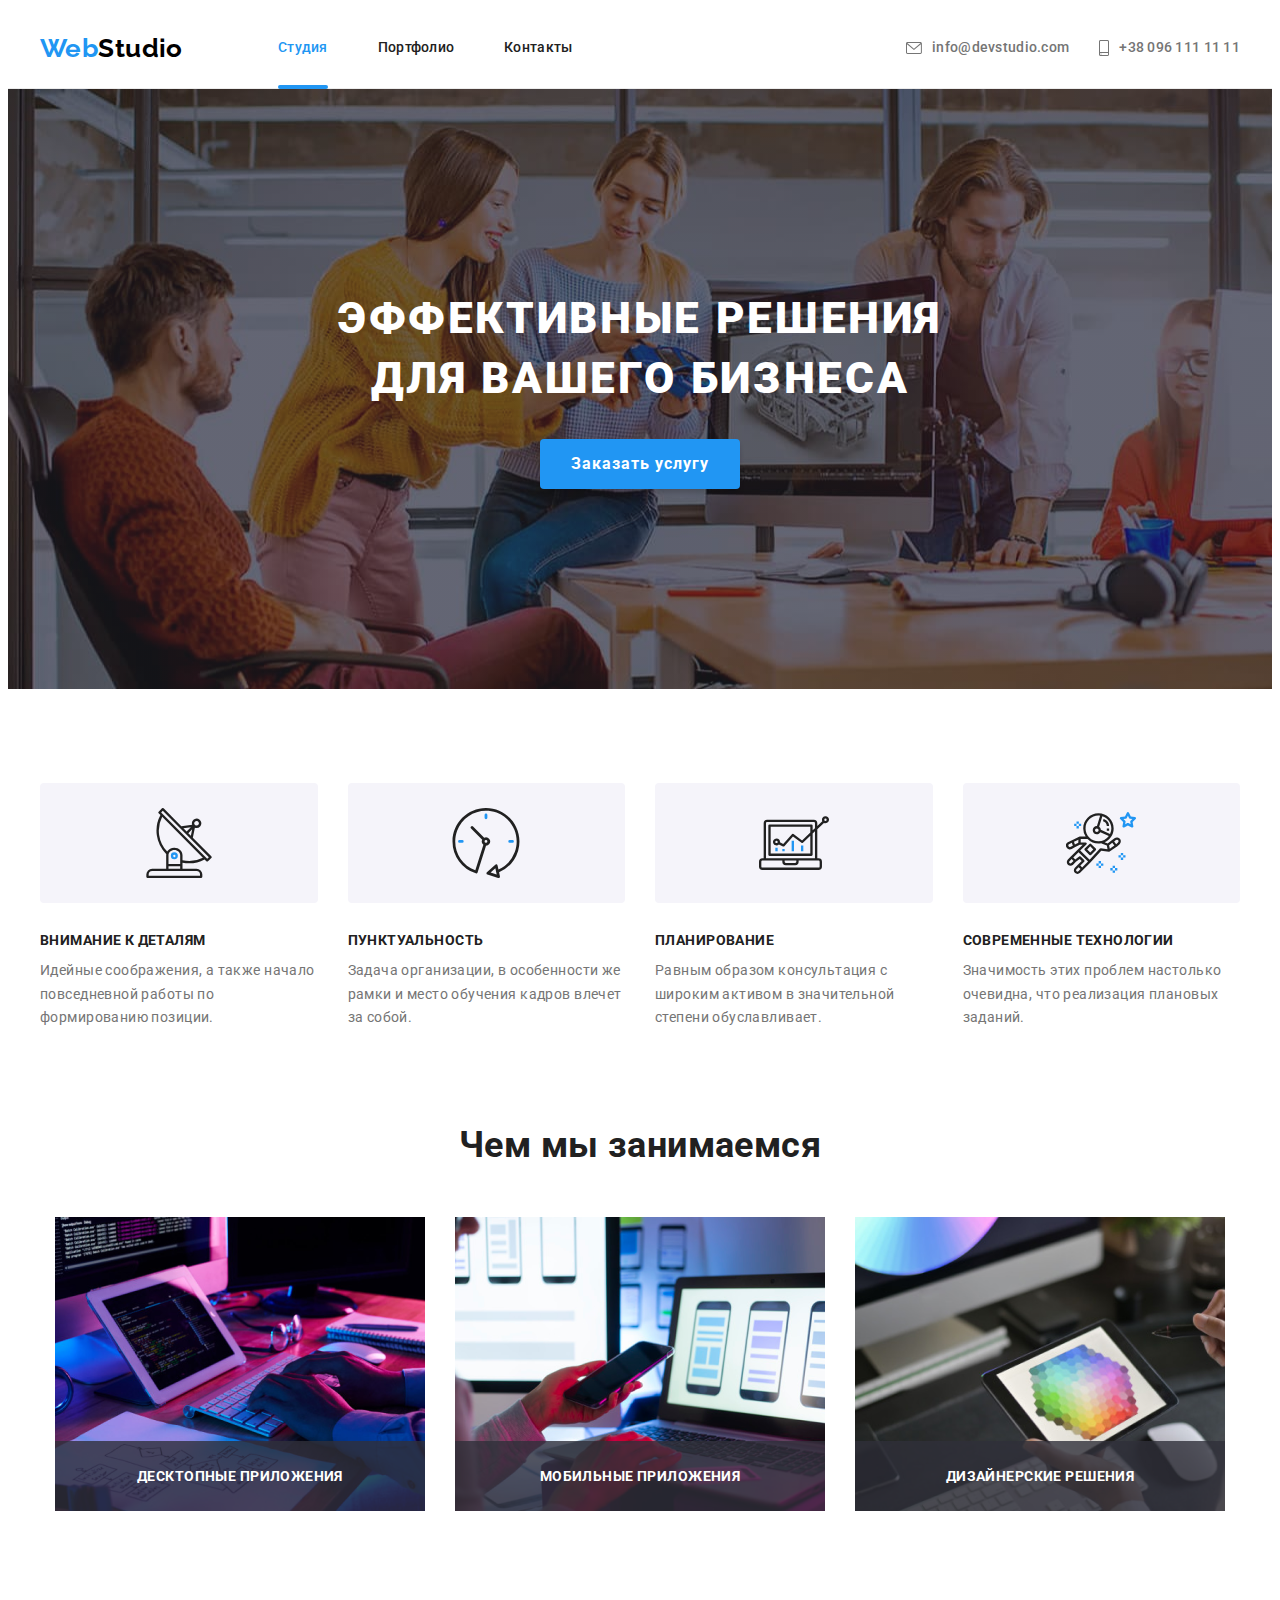
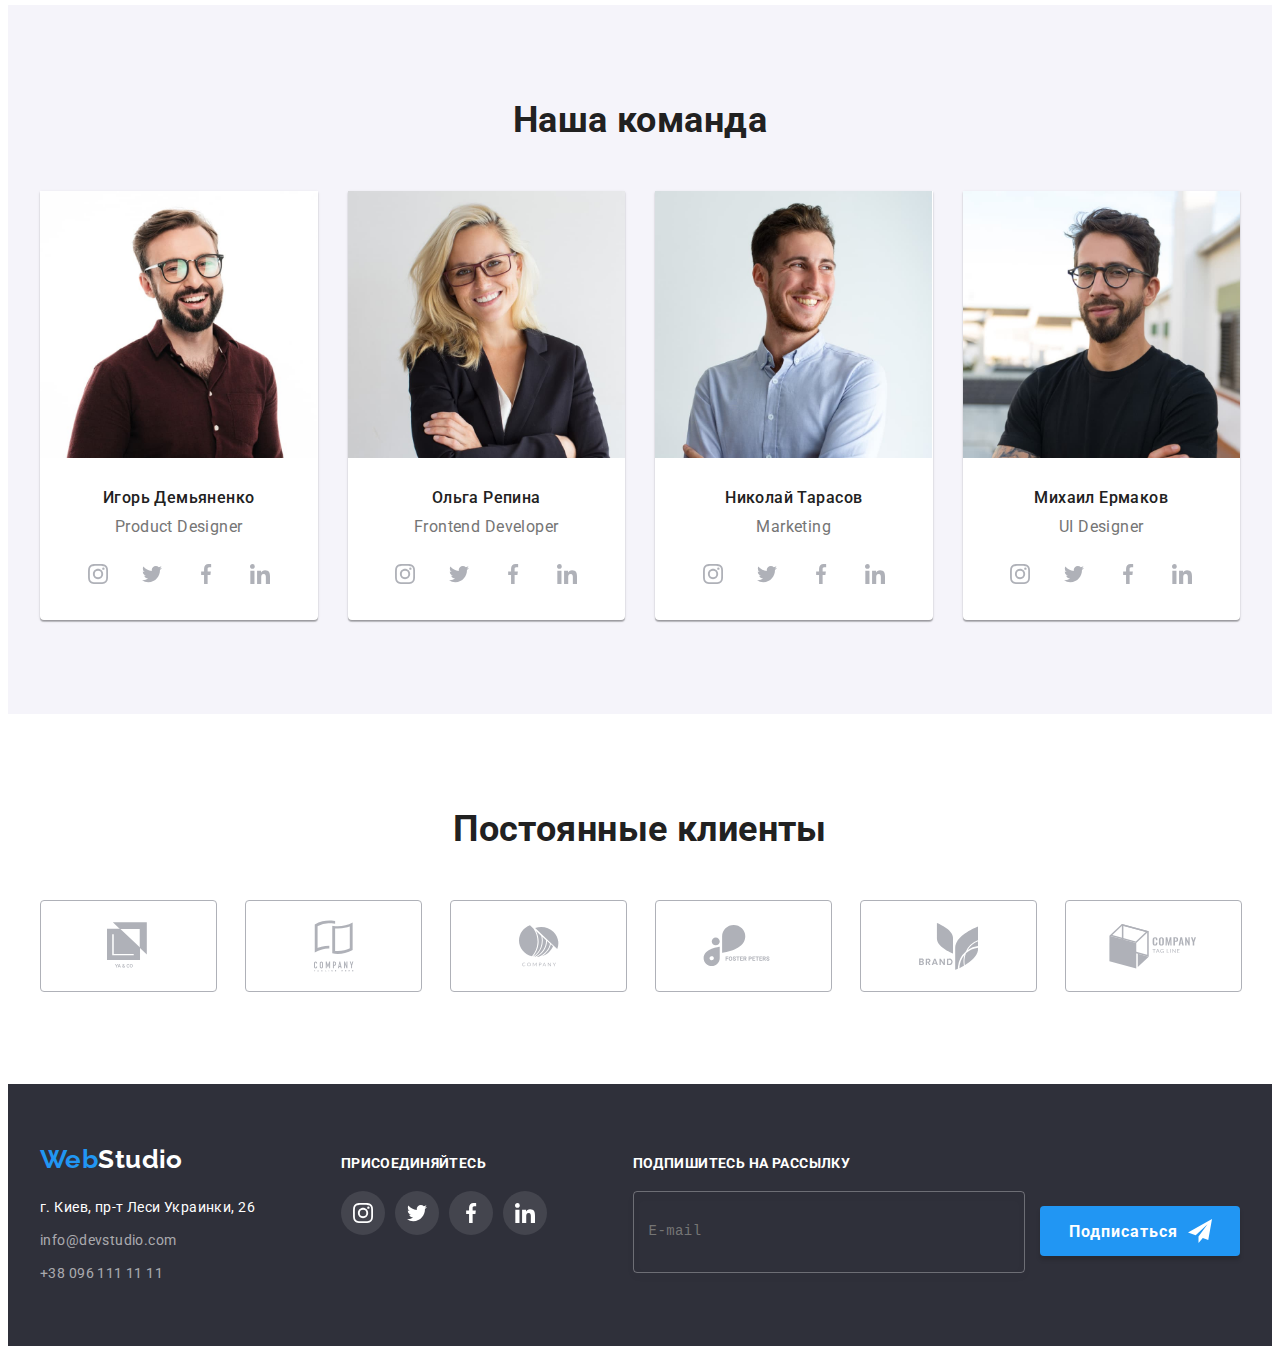
==== commit 5e2b457e: "footer" ====
--- a/index.html
+++ b/index.html
@@ -459,7 +459,7 @@
           <form class="mail">
             <label class="mail__field">
               <input type="email" name="mail" class="mail__input" placeholder=" " />
-              <samp class="mail__label">E-mail </samp>
+              <samp class="mail__label">E-mail</samp>
             </label>
             <button type="submit" class="button submit">
               Подписаться
--- a/css/main.min.css
+++ b/css/main.min.css
@@ -1,2 +1,2 @@
-.visually-hidden{position:absolute !important;clip:rect(1px 1px 1px 1px);clip:rect(1px, 1px, 1px, 1px);padding:0 !important;border:0 !important;height:1px !important;width:1px !important;overflow:hidden}body{color:#757575;background-color:#fff;font-family:Roboto, sans-serif;font-size:14px;line-height:1.71;letter-spacing:0.03em}img{display:block;max-width:100%;height:auto}.list{list-style:none;padding:0;margin:0}.link{text-decoration:none}.title{color:#212121;font-weight:700;font-size:36px;line-height:1.17;text-align:center}h2{margin-top:0;margin-bottom:30px}@media screen and (min-width: 1200px){h2{margin-bottom:50px}}.container{margin-right:auto;margin-left:auto;padding-left:15px;padding-right:15px}@media screen and (min-width: 480px){.container{width:480px}}@media screen and (min-width: 768px){.container{width:768px}}@media screen and (min-width: 1200px){.container{width:1200px}}.button{width:200px;height:50px;border:none;border-radius:4px;-webkit-box-shadow:0px 4px 4px rgba(0,0,0,0.15);box-shadow:0px 4px 4px rgba(0,0,0,0.15);padding:0;color:#fff;background-color:#2196f3;font-family:inherit;font-weight:700;font-size:16px;line-height:1.87;letter-spacing:0.06em;-webkit-transition:color 250ms cubic-bezier(0.4, 0, 0.2, 1),background-color 250ms cubic-bezier(0.4, 0, 0.2, 1);transition:color 250ms cubic-bezier(0.4, 0, 0.2, 1),background-color 250ms cubic-bezier(0.4, 0, 0.2, 1)}.button:hover,.button:focus{color:#2196f3;background-color:#fff}.header{border-bottom:1px solid #ececec}.header__container{display:-webkit-box;display:-ms-flexbox;display:flex;-webkit-box-pack:justify;-ms-flex-pack:justify;justify-content:space-between}.nav{display:-webkit-box;display:-ms-flexbox;display:flex;-webkit-box-pack:justify;-ms-flex-pack:justify;justify-content:space-between;-webkit-box-align:center;-ms-flex-align:center;align-items:center}.nav__list{display:-webkit-box;display:-ms-flexbox;display:flex;padding:0px}.nav__link{display:block;padding-top:32px;padding-bottom:32px;color:#212121;font-weight:500;font-size:14px;line-height:1.14;letter-spacing:0.02em;-webkit-transition:color 250ms cubic-bezier(0.4, 0, 0.2, 1);transition:color 250ms cubic-bezier(0.4, 0, 0.2, 1)}.nav__link:hover,.nav__link:focus{color:#2196f3}.nav__item:not(:last-child){margin-right:50px}.nav__link.current{color:#2196f3;position:relative}.nav__link.current::after{content:"";position:absolute;bottom:-1px;left:0;width:100%;height:4px;background-color:#2196f3;border-radius:2px}.logo{margin-right:93px;color:#000;font-family:Raleway, sans-serif;font-weight:700;font-size:26px;line-height:1.19;width:145px;height:31px}.logo__text{color:#2196f3}.footer .logo{color:#fff}.contacts{display:-webkit-box;display:-ms-flexbox;display:flex;-webkit-box-align:center;-ms-flex-align:center;align-items:center}.contacts__item:not(:last-child){padding-left:0px;margin-right:30px}.contacts__link{display:-webkit-box;display:-ms-flexbox;display:flex;-webkit-box-align:center;-ms-flex-align:center;align-items:center;padding-top:32px;padding-bottom:32px;color:#757575;fill:#757575;font-weight:500;font-size:14px;line-height:1.14;letter-spacing:0.02em;-webkit-transition:color 250ms cubic-bezier(0.4, 0, 0.2, 1),fill 250ms cubic-bezier(0.4, 0, 0.2, 1);transition:color 250ms cubic-bezier(0.4, 0, 0.2, 1),fill 250ms cubic-bezier(0.4, 0, 0.2, 1)}.contacts__link:hover,.contacts__link:focus{color:#2196f3;fill:#2196f3}.contacts__icon{margin-right:10px}.backdrop{position:absolute;top:0;left:0;width:100%;height:100%;background-color:rgba(0,0,0,0.2);opacity:1}.backdrop.is-hidden{opacity:0;pointer-events:none}.modal{position:absolute;z-index:999;top:50%;left:50%;-webkit-transform:translate(-50%, -50%);transform:translate(-50%, -50%);-webkit-box-shadow:0px 1px 3px rgba(0,0,0,0.12),0px 1px 1px rgba(0,0,0,0.14),0px 2px 1px rgba(0,0,0,0.2);box-shadow:0px 1px 3px rgba(0,0,0,0.12),0px 1px 1px rgba(0,0,0,0.14),0px 2px 1px rgba(0,0,0,0.2);border-radius:4px;min-height:581px;min-width:528px;background-color:#fff}.modal__text{margin-top:2px;margin-bottom:30px;text-align:center;font-weight:700;font-size:20px;line-height:1.15;color:#212121}.modal__box{text-align:center}.form__field{position:relative;display:block;margin-left:40px;margin-right:40px;margin-bottom:28px}.form__field.coment{margin-bottom:20px}.form__label{position:absolute;top:-18px;left:0;font-weight:400;font-size:12px;line-height:1.167;letter-spacing:0.01em;color:#757575}.form__input{width:448px;height:40px;padding-left:42px;border-radius:4px;border:1px solid rgba(33,33,33,0.2)}.form__input:focus{outline:none;border-color:#2196f3}.form__input:focus ~ .form__icon{fill:#2196f3}.form__icon{position:absolute;top:50%;left:15px;-webkit-transform:translateY(-50%);transform:translateY(-50%)}.coment__input{resize:none;padding:12px 16px;min-height:120px}.contract{margin-bottom:30px}.contract__link{color:#2196f3}.contract__field{position:relative}.checkbox__icon{position:absolute;left:0;top:50%;-webkit-transform:translate(-24px, -50%);transform:translate(-24px, -50%);width:16px;height:15px;background-color:transparent;border:2px solid #212121;border-radius:4px}.checkbox:checked+.checkbox__icon{background-color:#2196f3;background-image:url(../../img/icon-check.svg);border:transparent;background-size:contain;background-origin:border-box}.close-btn{display:block;padding:0;border:1px solid rgba(0,0,0,0.1);border-radius:50%;margin-top:8px;margin-right:8px;margin-left:auto;background-color:transparent}.close-btn:focus,.close-btn:hover{fill:#2196f3}.close-btn__icon{display:block}.hero{padding:200px 0;margin-right:auto;margin-left:auto;max-width:1600px;background-color:#2f303a;background-image:-webkit-gradient(linear, left top, left bottom, from(rgba(47,48,58,0.4)), to(rgba(47,48,58,0.4))),url(../img/hero.jpg);background-image:linear-gradient(rgba(47,48,58,0.4), rgba(47,48,58,0.4)),url(../img/hero.jpg)}.hero__container{display:-webkit-box;display:-ms-flexbox;display:flex;-webkit-box-orient:vertical;-webkit-box-direction:normal;-ms-flex-direction:column;flex-direction:column;-webkit-box-align:center;-ms-flex-align:center;align-items:center;-webkit-box-pack:center;-ms-flex-pack:center;justify-content:center}.hero__title{margin-top:0px;margin-bottom:30px;color:#fff;font-weight:900;font-size:44px;line-height:1.36;text-align:center;letter-spacing:0.06em;text-transform:uppercase}.advantages{padding-top:60px;padding-bottom:60px}@media screen and (min-width: 1200px){.advantages{padding-top:94px;padding-bottom:94px}}.advantages__list{margin:-15px}@media screen and (min-width: 768px){.advantages__list{display:-webkit-box;display:-ms-flexbox;display:flex}}@media screen and (max-width: 1199px){.advantages__list{-ms-flex-wrap:wrap;flex-wrap:wrap}}.advantages__text{margin:0}.advantages__title{margin-top:0px;margin-bottom:10px;font-weight:700;font-size:14px;line-height:1.14;text-transform:uppercase;text-align:start}.advantages__item{width:100%;margin:15px}@media screen and (min-width: 768px){.advantages__item{width:calc(50% - 30px)}}.icon-box{display:-webkit-box;display:-ms-flexbox;display:flex;-webkit-box-pack:center;-ms-flex-pack:center;justify-content:center;-webkit-box-align:center;-ms-flex-align:center;align-items:center;height:120px;margin-bottom:30px;border-radius:4px;background-color:#f5f4fa}.work{display:none;padding-bottom:94px}@media screen and (min-width: 1200px){.work{display:block}}.work__list{display:-webkit-box;display:-ms-flexbox;display:flex;-webkit-box-pack:center;-ms-flex-pack:center;justify-content:center}.work__item{position:relative}.work__item:not(:last-child){margin-right:30px}.work__text{position:absolute;bottom:0;left:0;right:0;margin:0;padding-top:27px;padding-bottom:27px;font-weight:700;font-size:14px;line-height:1.143;text-align:center;text-transform:uppercase;color:#fff;background-color:rgba(47,48,58,0.8)}.team{padding-top:60px;padding-bottom:60px;background-color:#f5f4fa}@media screen and (min-width: 1200px){.team{padding-top:94px;padding-bottom:94px}}@media screen and (min-width: 768px){.team__list{display:-webkit-box;display:-ms-flexbox;display:flex;margin:-15px;-ms-flex-wrap:wrap;flex-wrap:wrap}}@media screen and (min-width: 1200px){.team__list{-ms-flex-wrap:nowrap;flex-wrap:nowrap}}.card{background-color:#fff;padding-bottom:24px;-webkit-box-shadow:0px 1px 3px rgba(0,0,0,0.12),0px 1px 1px rgba(0,0,0,0.14),0px 2px 1px rgba(0,0,0,0.2);box-shadow:0px 1px 3px rgba(0,0,0,0.12),0px 1px 1px rgba(0,0,0,0.14),0px 2px 1px rgba(0,0,0,0.2);border-radius:0px 0px 4px 4px}@media screen and (max-width: 767px){.card:not(:last-child){margin-bottom:30px}}@media screen and (min-width: 768px){.card{margin:15px;max-width:calc((100% - 60px) / 2)}}@media screen and (min-width: 1200px){.card{max-width:calc((100% - 120px) / 4)}}.card__title{padding-top:30px;margin:0;margin-bottom:10px;font-weight:500;font-size:16px;line-height:1.19}.card__text{padding-bottom:16px;margin:0;font-size:16px;line-height:1.19;text-align:center}.card__list{display:-webkit-box;display:-ms-flexbox;display:flex;-webkit-box-pack:center;-ms-flex-pack:center;justify-content:center}.card__link{height:44px;width:44px;display:-webkit-inline-box;display:-ms-inline-flexbox;display:inline-flex;-webkit-box-pack:center;-ms-flex-pack:center;justify-content:center;-webkit-box-align:center;-ms-flex-align:center;align-items:center;border-radius:50%;fill:#afb1b8;-webkit-transition:fill 250ms cubic-bezier(0.4, 0, 0.2, 1),background-color 250ms cubic-bezier(0.4, 0, 0.2, 1);transition:fill 250ms cubic-bezier(0.4, 0, 0.2, 1),background-color 250ms cubic-bezier(0.4, 0, 0.2, 1)}.card__link:hover,.card__link:focus{background-color:#2196f3;fill:#fff}.card__item:not(:last-child){margin-right:10px}.clients{padding-bottom:94px;padding-top:94px}.clients__box{display:-webkit-box;display:-ms-flexbox;display:flex;-webkit-box-pack:center;-ms-flex-pack:center;justify-content:center}.clients__item:not(:last-child){margin-right:30px}.clients__link{display:-webkit-box;display:-ms-flexbox;display:flex;-webkit-box-align:center;-ms-flex-align:center;align-items:center;-webkit-box-pack:center;-ms-flex-pack:center;justify-content:center;width:170px;height:90px;fill:#afb1b8;border:1px solid #afb1b8;border-radius:4px;-webkit-transition:border-color 250ms cubic-bezier(0.4, 0, 0.2, 1),fill 250ms cubic-bezier(0.4, 0, 0.2, 1);transition:border-color 250ms cubic-bezier(0.4, 0, 0.2, 1),fill 250ms cubic-bezier(0.4, 0, 0.2, 1)}.clients__link:hover,.clients__link:focus{fill:#2196f3;border-color:#2196f3}.footer{background-color:#2f303a;padding:60px 0}.footer__container{display:-webkit-box;display:-ms-flexbox;display:flex}.footer__box-links{padding-top:12px;margin-left:70px}.footer__box-links>.list{display:-webkit-box;display:-ms-flexbox;display:flex}.footer__box-links:last-child{margin-left:auto}.box-links__item:not(:last-child){margin-right:10px}.box-links__link{display:-webkit-box;display:-ms-flexbox;display:flex;-webkit-box-align:center;-ms-flex-align:center;align-items:center;-webkit-box-pack:center;-ms-flex-pack:center;justify-content:center;width:44px;height:44px;border-radius:50%;background-color:rgba(255,255,255,0.1);fill:#fff;-webkit-transition:background-color 250ms cubic-bezier(0.4, 0, 0.2, 1);transition:background-color 250ms cubic-bezier(0.4, 0, 0.2, 1)}.box-links__link:hover,.box-links__link:focus{background-color:#2196f3}.address__text{margin:0;margin-top:20px}.address{color:#fff;font-style:normal}.address__link{color:rgba(255,255,255,0.6);display:inline-block;margin-top:9px;-webkit-transition:color 250ms cubic-bezier(0.4, 0, 0.2, 1);transition:color 250ms cubic-bezier(0.4, 0, 0.2, 1)}.address__link:hover,.address__link:focus{color:#2196f3}.join{margin:0;margin-bottom:20px;color:#fff;font-weight:700;line-height:1.143;text-transform:uppercase}.submit{display:-webkit-inline-box;display:-ms-inline-flexbox;display:inline-flex;-webkit-box-align:center;-ms-flex-align:center;align-items:center;padding-left:29px;margin-left:12px}.submit__icon{margin:13px 28px 13px 10px;fill:#fff;-webkit-transition:fill 250ms cubic-bezier(0.4, 0, 0.2, 1);transition:fill 250ms cubic-bezier(0.4, 0, 0.2, 1)}.submit:hover .submit__icon,.submit:focus .submit__icon{fill:#2196f3}.mail__input{width:358px;height:50px;padding:15px 16px;background:transparent;border:1px solid rgba(255,255,255,0.3);-webkit-filter:drop-shadow(0px 4px 4px rgba(0,0,0,0.15));filter:drop-shadow(0px 4px 4px rgba(0,0,0,0.15));border-radius:4px;color:#fff}.mail__field{position:relative}.mail__label{position:absolute;top:50%;left:16px;-webkit-transform:translateY(-50%);transform:translateY(-50%);-webkit-transition:-webkit-transform 250ms cubic-bezier(0.4, 0, 0.2, 1);transition:-webkit-transform 250ms cubic-bezier(0.4, 0, 0.2, 1);transition:transform 250ms cubic-bezier(0.4, 0, 0.2, 1);transition:transform 250ms cubic-bezier(0.4, 0, 0.2, 1), -webkit-transform 250ms cubic-bezier(0.4, 0, 0.2, 1)}.mail__input:focus+.mail__label,.mail__input:not(:placeholder-shown)+.mail__label{-webkit-transform:translateY(60px) scale(1.2);transform:translateY(60px) scale(1.2)}
+.visually-hidden{position:absolute !important;clip:rect(1px 1px 1px 1px);clip:rect(1px, 1px, 1px, 1px);padding:0 !important;border:0 !important;height:1px !important;width:1px !important;overflow:hidden}body{color:#757575;background-color:#fff;font-family:Roboto, sans-serif;font-size:14px;line-height:1.71;letter-spacing:0.03em}img{display:block;max-width:100%;height:auto}.list{list-style:none;padding:0;margin:0}.link{text-decoration:none}.title{color:#212121;font-weight:700;font-size:36px;line-height:1.17;text-align:center}h2{margin-top:0;margin-bottom:30px}@media screen and (min-width: 1200px){h2{margin-bottom:50px}}.container{margin-right:auto;margin-left:auto;padding-left:15px;padding-right:15px}@media screen and (min-width: 480px){.container{width:480px}}@media screen and (min-width: 768px){.container{width:768px}}@media screen and (min-width: 1200px){.container{width:1200px}}.button{width:200px;height:50px;border:none;border-radius:4px;-webkit-box-shadow:0px 4px 4px rgba(0,0,0,0.15);box-shadow:0px 4px 4px rgba(0,0,0,0.15);padding:0;color:#fff;background-color:#2196f3;font-family:inherit;font-weight:700;font-size:16px;line-height:1.87;letter-spacing:0.06em;-webkit-transition:color 250ms cubic-bezier(0.4, 0, 0.2, 1),background-color 250ms cubic-bezier(0.4, 0, 0.2, 1);transition:color 250ms cubic-bezier(0.4, 0, 0.2, 1),background-color 250ms cubic-bezier(0.4, 0, 0.2, 1)}.button:hover,.button:focus{color:#2196f3;background-color:#fff}.header{border-bottom:1px solid #ececec}.header__container{display:-webkit-box;display:-ms-flexbox;display:flex;-webkit-box-pack:justify;-ms-flex-pack:justify;justify-content:space-between}.nav{display:-webkit-box;display:-ms-flexbox;display:flex;-webkit-box-pack:justify;-ms-flex-pack:justify;justify-content:space-between;-webkit-box-align:center;-ms-flex-align:center;align-items:center}.nav__list{display:-webkit-box;display:-ms-flexbox;display:flex;padding:0px}.nav__link{display:block;padding-top:32px;padding-bottom:32px;color:#212121;font-weight:500;font-size:14px;line-height:1.14;letter-spacing:0.02em;-webkit-transition:color 250ms cubic-bezier(0.4, 0, 0.2, 1);transition:color 250ms cubic-bezier(0.4, 0, 0.2, 1)}.nav__link:hover,.nav__link:focus{color:#2196f3}.nav__item:not(:last-child){margin-right:50px}.nav__link.current{color:#2196f3;position:relative}.nav__link.current::after{content:"";position:absolute;bottom:-1px;left:0;width:100%;height:4px;background-color:#2196f3;border-radius:2px}.logo{margin-right:93px;color:#000;font-family:Raleway, sans-serif;font-weight:700;font-size:26px;line-height:1.19;width:145px;height:31px}.logo__text{color:#2196f3}.footer .logo{margin:0;color:#fff}.contacts{display:-webkit-box;display:-ms-flexbox;display:flex;-webkit-box-align:center;-ms-flex-align:center;align-items:center}.contacts__item:not(:last-child){padding-left:0px;margin-right:30px}.contacts__link{display:-webkit-box;display:-ms-flexbox;display:flex;-webkit-box-align:center;-ms-flex-align:center;align-items:center;padding-top:32px;padding-bottom:32px;color:#757575;fill:#757575;font-weight:500;font-size:14px;line-height:1.14;letter-spacing:0.02em;-webkit-transition:color 250ms cubic-bezier(0.4, 0, 0.2, 1),fill 250ms cubic-bezier(0.4, 0, 0.2, 1);transition:color 250ms cubic-bezier(0.4, 0, 0.2, 1),fill 250ms cubic-bezier(0.4, 0, 0.2, 1)}.contacts__link:hover,.contacts__link:focus{color:#2196f3;fill:#2196f3}.contacts__icon{margin-right:10px}.backdrop{position:absolute;top:0;left:0;width:100%;height:100%;background-color:rgba(0,0,0,0.2);opacity:1}.backdrop.is-hidden{opacity:0;pointer-events:none}.modal{position:absolute;z-index:999;top:50%;left:50%;-webkit-transform:translate(-50%, -50%);transform:translate(-50%, -50%);-webkit-box-shadow:0px 1px 3px rgba(0,0,0,0.12),0px 1px 1px rgba(0,0,0,0.14),0px 2px 1px rgba(0,0,0,0.2);box-shadow:0px 1px 3px rgba(0,0,0,0.12),0px 1px 1px rgba(0,0,0,0.14),0px 2px 1px rgba(0,0,0,0.2);border-radius:4px;min-height:581px;min-width:528px;background-color:#fff}.modal__text{margin-top:2px;margin-bottom:30px;text-align:center;font-weight:700;font-size:20px;line-height:1.15;color:#212121}.modal__box{text-align:center}.form__field{position:relative;display:block;margin-left:40px;margin-right:40px;margin-bottom:28px}.form__field.coment{margin-bottom:20px}.form__label{position:absolute;top:-18px;left:0;font-weight:400;font-size:12px;line-height:1.167;letter-spacing:0.01em;color:#757575}.form__input{width:448px;height:40px;padding-left:42px;border-radius:4px;border:1px solid rgba(33,33,33,0.2)}.form__input:focus{outline:none;border-color:#2196f3}.form__input:focus ~ .form__icon{fill:#2196f3}.form__icon{position:absolute;top:50%;left:15px;-webkit-transform:translateY(-50%);transform:translateY(-50%)}.coment__input{resize:none;padding:12px 16px;min-height:120px}.contract{margin-bottom:30px}.contract__link{color:#2196f3}.contract__field{position:relative}.checkbox__icon{position:absolute;left:0;top:50%;-webkit-transform:translate(-24px, -50%);transform:translate(-24px, -50%);width:16px;height:15px;background-color:transparent;border:2px solid #212121;border-radius:4px}.checkbox:checked+.checkbox__icon{background-color:#2196f3;background-image:url(../../img/icon-check.svg);border:transparent;background-size:contain;background-origin:border-box}.close-btn{display:block;padding:0;border:1px solid rgba(0,0,0,0.1);border-radius:50%;margin-top:8px;margin-right:8px;margin-left:auto;background-color:transparent}.close-btn:focus,.close-btn:hover{fill:#2196f3}.close-btn__icon{display:block}.hero{padding:200px 0;margin-right:auto;margin-left:auto;max-width:1600px;background-color:#2f303a;background-image:-webkit-gradient(linear, left top, left bottom, from(rgba(47,48,58,0.4)), to(rgba(47,48,58,0.4))),url(../img/hero.jpg);background-image:linear-gradient(rgba(47,48,58,0.4), rgba(47,48,58,0.4)),url(../img/hero.jpg)}.hero__container{display:-webkit-box;display:-ms-flexbox;display:flex;-webkit-box-orient:vertical;-webkit-box-direction:normal;-ms-flex-direction:column;flex-direction:column;-webkit-box-align:center;-ms-flex-align:center;align-items:center;-webkit-box-pack:center;-ms-flex-pack:center;justify-content:center}.hero__title{margin-top:0px;margin-bottom:30px;color:#fff;font-weight:900;font-size:44px;line-height:1.36;text-align:center;letter-spacing:0.06em;text-transform:uppercase}.advantages{padding-top:60px;padding-bottom:60px}@media screen and (min-width: 1200px){.advantages{padding-top:94px;padding-bottom:94px}}@media screen and (min-width: 768px){.advantages__list{display:-webkit-box;display:-ms-flexbox;display:flex;margin:-15px}}@media screen and (max-width: 1199px){.advantages__list{-ms-flex-wrap:wrap;flex-wrap:wrap}}.advantages__text{margin:0}.advantages__title{margin-top:0px;margin-bottom:10px;font-weight:700;font-size:14px;line-height:1.14;text-transform:uppercase;text-align:start}.advantages__item{width:100%}@media screen and (min-width: 768px){.advantages__item{width:calc((100% - 60px) / 2);margin:15px}}@media screen and (min-width: 1200px){.advantages__item{width:calc((100% - 120px) / 4)}}@media screen and (max-width: 767px){.advantages__item:not(:last-child){margin-bottom:30px}}.icon-box{display:-webkit-box;display:-ms-flexbox;display:flex;-webkit-box-pack:center;-ms-flex-pack:center;justify-content:center;-webkit-box-align:center;-ms-flex-align:center;align-items:center;height:120px;margin-bottom:30px;border-radius:4px;background-color:#f5f4fa}.work{display:none;padding-bottom:94px}@media screen and (min-width: 1200px){.work{display:block}}.work__list{display:-webkit-box;display:-ms-flexbox;display:flex;-webkit-box-pack:center;-ms-flex-pack:center;justify-content:center}.work__item{position:relative}.work__item:not(:last-child){margin-right:30px}.work__text{position:absolute;bottom:0;left:0;right:0;margin:0;padding-top:27px;padding-bottom:27px;font-weight:700;font-size:14px;line-height:1.143;text-align:center;text-transform:uppercase;color:#fff;background-color:rgba(47,48,58,0.8)}.team{padding-top:60px;padding-bottom:60px;background-color:#f5f4fa}@media screen and (min-width: 1200px){.team{padding-top:94px;padding-bottom:94px}}@media screen and (min-width: 768px){.team__list{display:-webkit-box;display:-ms-flexbox;display:flex;margin:-15px;-ms-flex-wrap:wrap;flex-wrap:wrap}}.card{background-color:#fff;padding-bottom:24px;-webkit-box-shadow:0px 1px 3px rgba(0,0,0,0.12),0px 1px 1px rgba(0,0,0,0.14),0px 2px 1px rgba(0,0,0,0.2);box-shadow:0px 1px 3px rgba(0,0,0,0.12),0px 1px 1px rgba(0,0,0,0.14),0px 2px 1px rgba(0,0,0,0.2);border-radius:0px 0px 4px 4px}@media screen and (max-width: 767px){.card:not(:last-child){margin-bottom:30px}}@media screen and (min-width: 768px){.card{margin:15px;max-width:calc((100% - 60px) / 2)}}@media screen and (min-width: 1200px){.card{max-width:calc((100% - 120px) / 4)}}.card__title{padding-top:30px;margin:0;margin-bottom:10px;font-weight:500;font-size:16px;line-height:1.19}.card__text{padding-bottom:16px;margin:0;font-size:16px;line-height:1.19;text-align:center}.card__list{display:-webkit-box;display:-ms-flexbox;display:flex;-webkit-box-pack:center;-ms-flex-pack:center;justify-content:center}.card__link{height:44px;width:44px;display:-webkit-inline-box;display:-ms-inline-flexbox;display:inline-flex;-webkit-box-pack:center;-ms-flex-pack:center;justify-content:center;-webkit-box-align:center;-ms-flex-align:center;align-items:center;border-radius:50%;fill:#afb1b8;-webkit-transition:fill 250ms cubic-bezier(0.4, 0, 0.2, 1),background-color 250ms cubic-bezier(0.4, 0, 0.2, 1);transition:fill 250ms cubic-bezier(0.4, 0, 0.2, 1),background-color 250ms cubic-bezier(0.4, 0, 0.2, 1)}.card__link:hover,.card__link:focus{background-color:#2196f3;fill:#fff}.card__item:not(:last-child){margin-right:10px}.clients{padding-bottom:60px;padding-top:60px}@media screen and (min-width: 1200px){.clients{padding-bottom:94px;padding-top:94px}}.clients__item{margin:15px;height:90px;width:calc((100% - 60px) / 2)}@media screen and (min-width: 768px){.clients__item{width:calc((100% - 90px) / 3)}}@media screen and (min-width: 1200px){.clients__item{width:calc((100% - 180px) / 6)}}.clients__box{display:-webkit-box;display:-ms-flexbox;display:flex;-webkit-box-pack:center;-ms-flex-pack:center;justify-content:center;-ms-flex-wrap:wrap;flex-wrap:wrap;margin:-15px}.clients__link{display:-webkit-box;display:-ms-flexbox;display:flex;-webkit-box-align:center;-ms-flex-align:center;align-items:center;-webkit-box-pack:center;-ms-flex-pack:center;justify-content:center;height:100%;width:100%;fill:#afb1b8;border:1px solid #afb1b8;border-radius:4px;-webkit-transition:border-color 250ms cubic-bezier(0.4, 0, 0.2, 1),fill 250ms cubic-bezier(0.4, 0, 0.2, 1);transition:border-color 250ms cubic-bezier(0.4, 0, 0.2, 1),fill 250ms cubic-bezier(0.4, 0, 0.2, 1)}.clients__link:hover,.clients__link:focus{fill:#2196f3;border-color:#2196f3}.footer{background-color:#2f303a;padding:60px 0}@media screen and (min-width: 768px){.footer__container{display:-webkit-box;display:-ms-flexbox;display:flex;-ms-flex-wrap:wrap;flex-wrap:wrap;-webkit-box-pack:justify;-ms-flex-pack:justify;justify-content:space-between;-webkit-box-align:baseline;-ms-flex-align:baseline;align-items:baseline}}@media screen and (min-width: 1200px){.footer__container{-webkit-box-pack:justify;-ms-flex-pack:justify;justify-content:space-between}}@media screen and (max-width: 767px){.footer__container{text-align:center}}.footer__box-links>.list{display:-webkit-box;display:-ms-flexbox;display:flex;-webkit-box-pack:center;-ms-flex-pack:center;justify-content:center}@media screen and (min-width: 768px) and (max-width: 1199px){.footer__box-links:last-child{margin-left:auto;margin-right:auto;text-align:center;margin-top:60px}}.box-links__item:not(:last-child){margin-right:10px}.box-links__link{display:-webkit-box;display:-ms-flexbox;display:flex;-webkit-box-align:center;-ms-flex-align:center;align-items:center;-webkit-box-pack:center;-ms-flex-pack:center;justify-content:center;width:44px;height:44px;border-radius:50%;background-color:rgba(255,255,255,0.1);fill:#fff;-webkit-transition:background-color 250ms cubic-bezier(0.4, 0, 0.2, 1);transition:background-color 250ms cubic-bezier(0.4, 0, 0.2, 1)}.box-links__link:hover,.box-links__link:focus{background-color:#2196f3}@media screen and (max-width: 767px){.footer__box,.footer__box-links:not(:last-child){margin-bottom:60px}}@media screen and (min-width: 768px) and (max-width: 1199px){.footer__box,.footer__box-links:not(:last-child){text-align:center}}.address__text{margin:0;margin-top:20px}.address{color:#fff;font-style:normal}.address__link{color:rgba(255,255,255,0.6);display:inline-block;margin-top:9px;-webkit-transition:color 250ms cubic-bezier(0.4, 0, 0.2, 1);transition:color 250ms cubic-bezier(0.4, 0, 0.2, 1)}.address__link:hover,.address__link:focus{color:#2196f3}.join{margin:0;margin-bottom:20px;color:#fff;font-weight:700;line-height:1.143;text-transform:uppercase}.submit{display:-webkit-inline-box;display:-ms-inline-flexbox;display:inline-flex;-webkit-box-align:center;-ms-flex-align:center;align-items:center;padding-left:29px;margin-left:12px}.submit__icon{margin:13px 28px 13px 10px;fill:#fff;-webkit-transition:fill 250ms cubic-bezier(0.4, 0, 0.2, 1);transition:fill 250ms cubic-bezier(0.4, 0, 0.2, 1)}.submit:hover .submit__icon,.submit:focus .submit__icon{fill:#2196f3}.mail__input{max-width:450px;width:100%;height:50px;padding:15px 16px;background:transparent;border:1px solid rgba(255,255,255,0.3);-webkit-filter:drop-shadow(0px 4px 4px rgba(0,0,0,0.15));filter:drop-shadow(0px 4px 4px rgba(0,0,0,0.15));border-radius:4px;color:#fff}@media screen and (min-width: 758px){.mail__input{width:450px}}@media screen and (min-width: 1200px){.mail__input{width:358px}}@media screen and (max-width: 1199px){.mail__input{margin-bottom:20px}}.mail__field{position:relative}.mail__label{position:absolute;top:8px;left:16px;-webkit-transform:translateY(-50%);transform:translateY(-50%);-webkit-transition:-webkit-transform 250ms cubic-bezier(0.4, 0, 0.2, 1);transition:-webkit-transform 250ms cubic-bezier(0.4, 0, 0.2, 1);transition:transform 250ms cubic-bezier(0.4, 0, 0.2, 1);transition:transform 250ms cubic-bezier(0.4, 0, 0.2, 1), -webkit-transform 250ms cubic-bezier(0.4, 0, 0.2, 1)}@media screen and (min-width: 768px) and (max-width: 1199px){.mail__label{top:26px}}.mail__input:focus+.mail__label,.mail__input:not(:placeholder-shown)+.mail__label{-webkit-transform:translateY(40px) scale(1.2);transform:translateY(40px) scale(1.2)}@media screen and (min-width: 768px) and (max-width: 1199px){.mail{display:-webkit-box;display:-ms-flexbox;display:flex;-webkit-box-orient:vertical;-webkit-box-direction:normal;-ms-flex-direction:column;flex-direction:column;-webkit-box-align:center;-ms-flex-align:center;align-items:center}}
 /*# sourceMappingURL=main.min.css.map */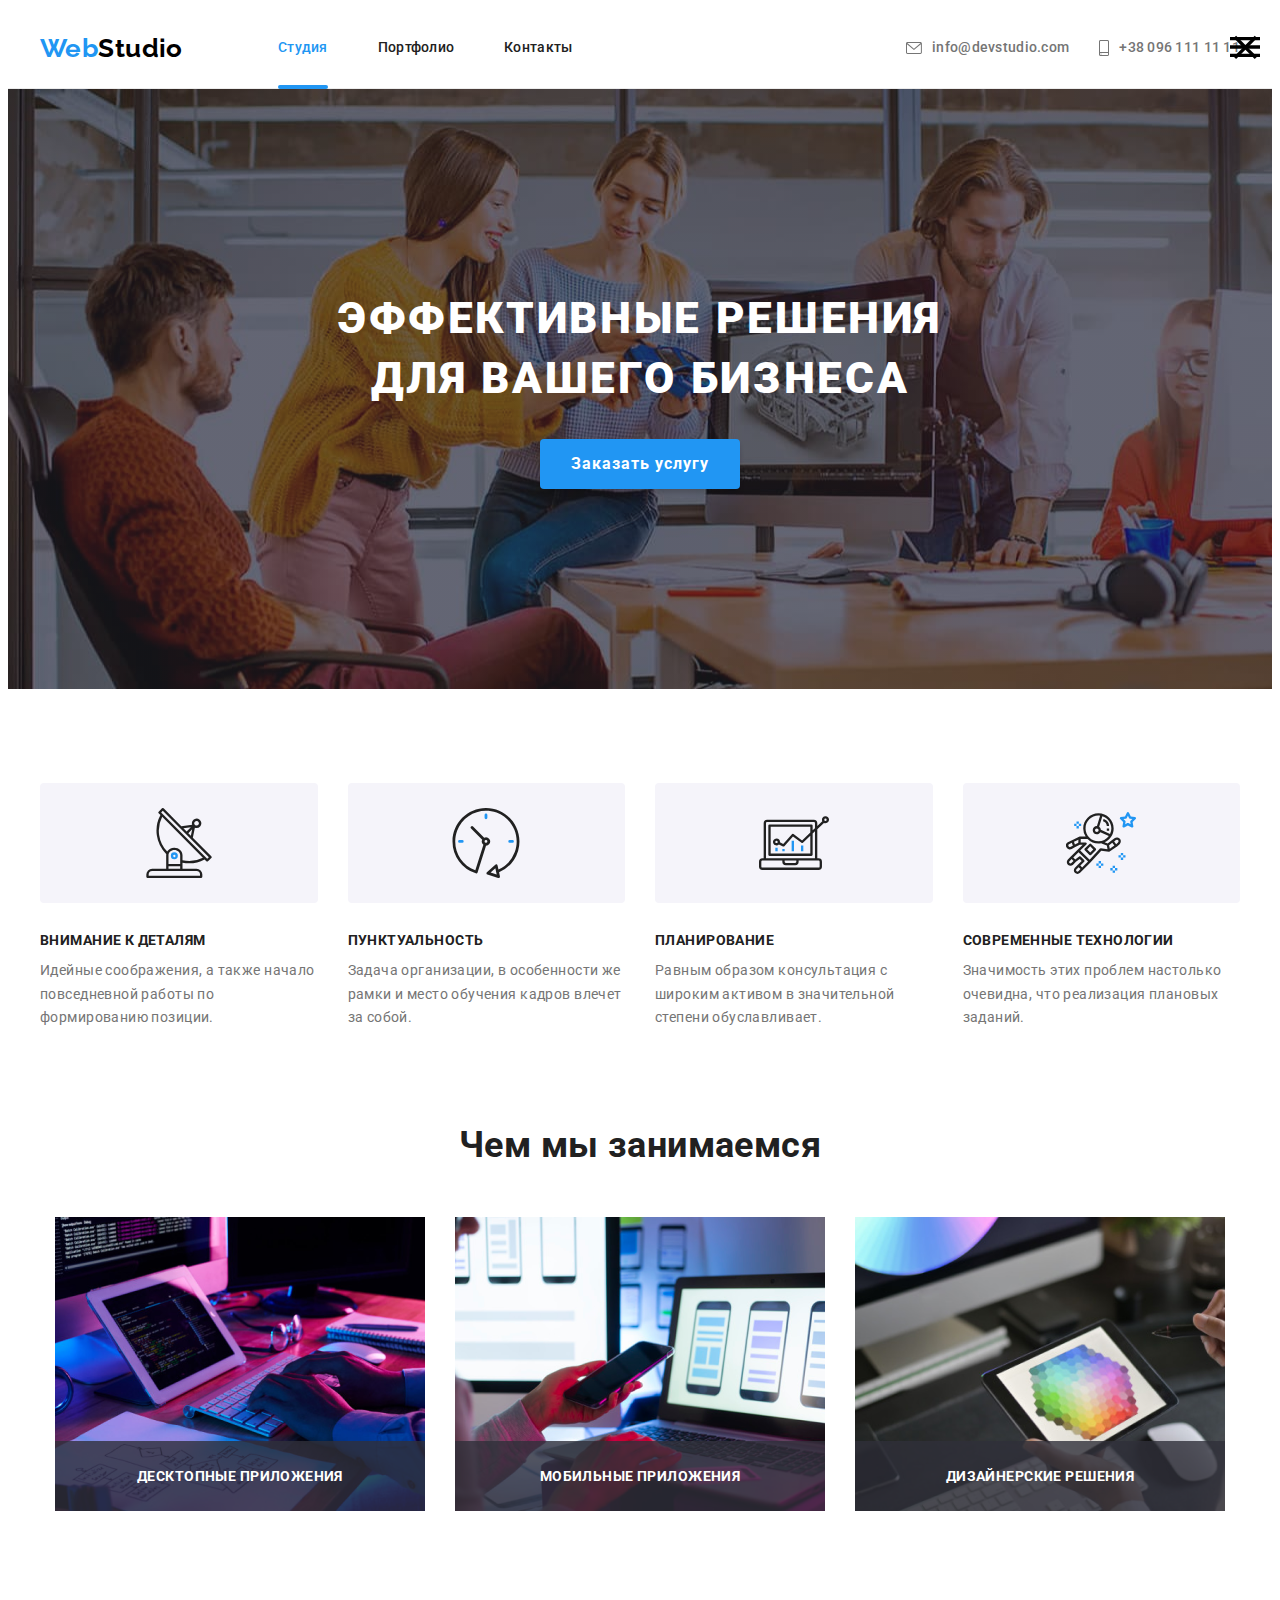
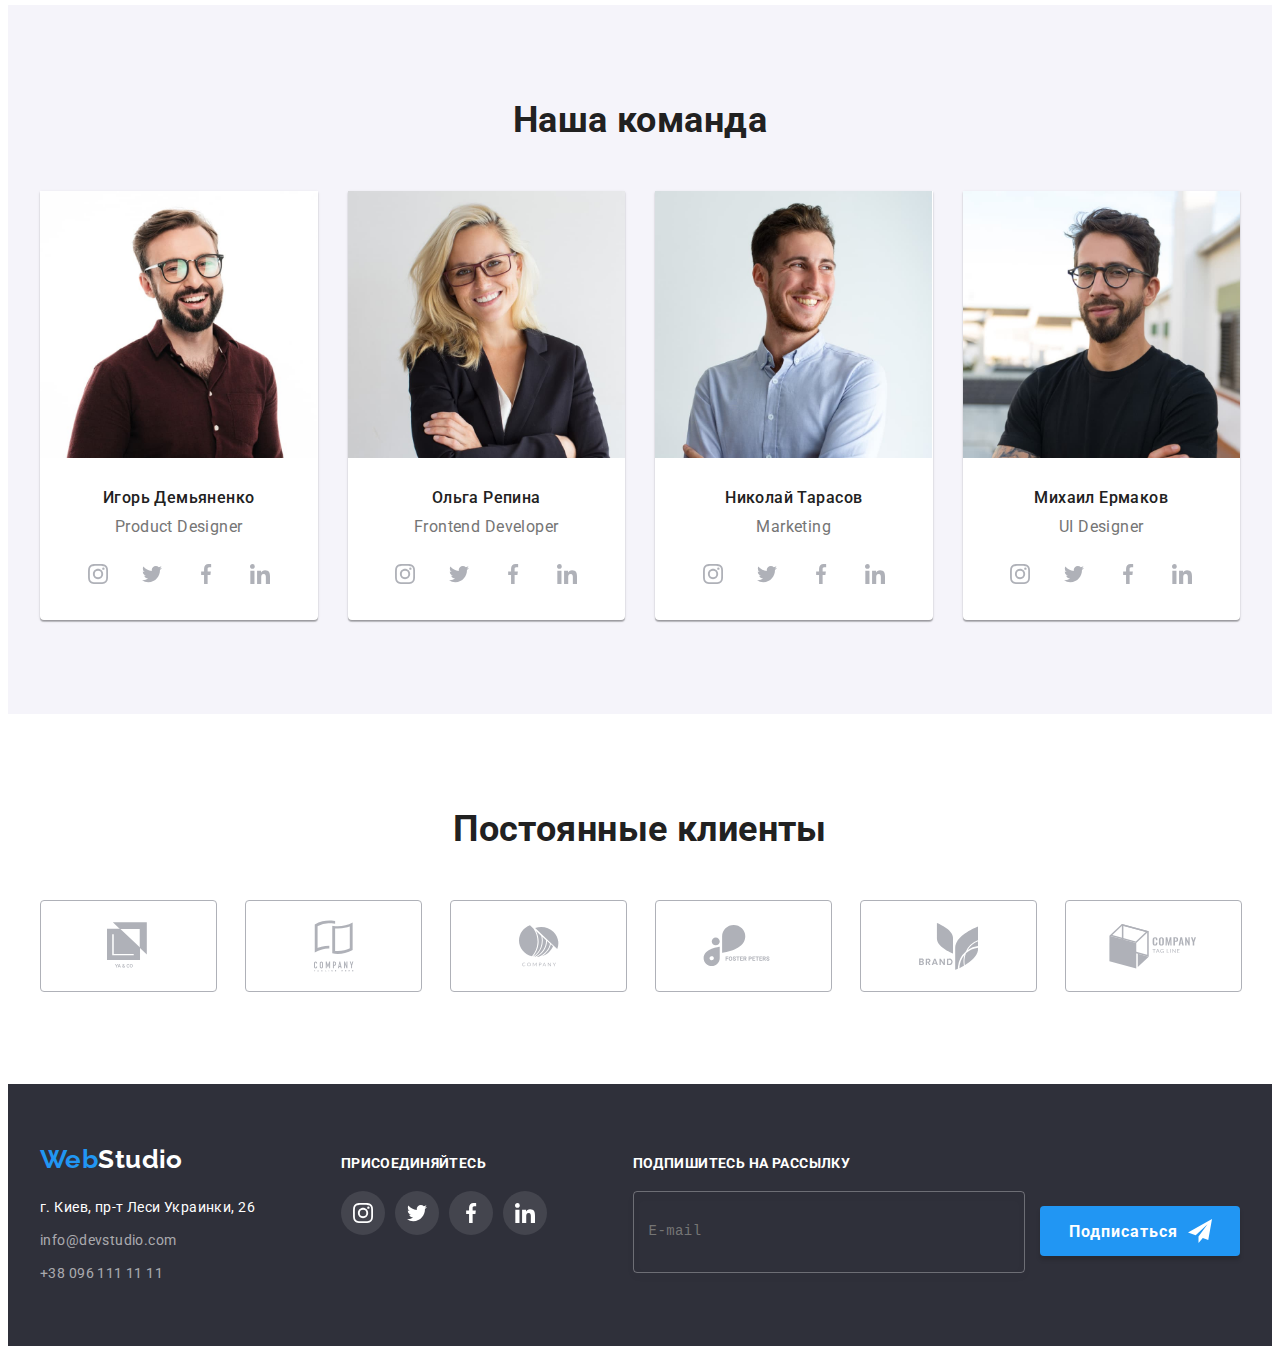
==== commit 10317649: "portfolio and menu btn" ====
--- a/index.html
+++ b/index.html
@@ -34,6 +34,12 @@
               <a class="link nav__link" href="#address">Контакты</a>
             </li>
           </ul>
+          <button type="button" class="menu-button">
+            <svg class="menu-button__icon" height="40" width="40">
+              <use href="./img/sprite.svg#icon-menu"></use>
+              <use href="./img/sprite.svg#icon-cross"></use>
+            </svg>
+          </button>
         </nav>
         <ul class="contacts list">
           <li class="contacts__item">
--- a/css/main.min.css
+++ b/css/main.min.css
@@ -1,2 +1,2 @@
-.visually-hidden{position:absolute !important;clip:rect(1px 1px 1px 1px);clip:rect(1px, 1px, 1px, 1px);padding:0 !important;border:0 !important;height:1px !important;width:1px !important;overflow:hidden}body{color:#757575;background-color:#fff;font-family:Roboto, sans-serif;font-size:14px;line-height:1.71;letter-spacing:0.03em}img{display:block;max-width:100%;height:auto}.list{list-style:none;padding:0;margin:0}.link{text-decoration:none}.title{color:#212121;font-weight:700;font-size:36px;line-height:1.17;text-align:center}h2{margin-top:0;margin-bottom:30px}@media screen and (min-width: 1200px){h2{margin-bottom:50px}}.container{margin-right:auto;margin-left:auto;padding-left:15px;padding-right:15px}@media screen and (min-width: 480px){.container{width:480px}}@media screen and (min-width: 768px){.container{width:768px}}@media screen and (min-width: 1200px){.container{width:1200px}}.button{width:200px;height:50px;border:none;border-radius:4px;-webkit-box-shadow:0px 4px 4px rgba(0,0,0,0.15);box-shadow:0px 4px 4px rgba(0,0,0,0.15);padding:0;color:#fff;background-color:#2196f3;font-family:inherit;font-weight:700;font-size:16px;line-height:1.87;letter-spacing:0.06em;-webkit-transition:color 250ms cubic-bezier(0.4, 0, 0.2, 1),background-color 250ms cubic-bezier(0.4, 0, 0.2, 1);transition:color 250ms cubic-bezier(0.4, 0, 0.2, 1),background-color 250ms cubic-bezier(0.4, 0, 0.2, 1)}.button:hover,.button:focus{color:#2196f3;background-color:#fff}.header{border-bottom:1px solid #ececec}.header__container{display:-webkit-box;display:-ms-flexbox;display:flex;-webkit-box-pack:justify;-ms-flex-pack:justify;justify-content:space-between}.nav{display:-webkit-box;display:-ms-flexbox;display:flex;-webkit-box-pack:justify;-ms-flex-pack:justify;justify-content:space-between;-webkit-box-align:center;-ms-flex-align:center;align-items:center}.nav__list{display:-webkit-box;display:-ms-flexbox;display:flex;padding:0px}.nav__link{display:block;padding-top:32px;padding-bottom:32px;color:#212121;font-weight:500;font-size:14px;line-height:1.14;letter-spacing:0.02em;-webkit-transition:color 250ms cubic-bezier(0.4, 0, 0.2, 1);transition:color 250ms cubic-bezier(0.4, 0, 0.2, 1)}.nav__link:hover,.nav__link:focus{color:#2196f3}.nav__item:not(:last-child){margin-right:50px}.nav__link.current{color:#2196f3;position:relative}.nav__link.current::after{content:"";position:absolute;bottom:-1px;left:0;width:100%;height:4px;background-color:#2196f3;border-radius:2px}.logo{margin-right:93px;color:#000;font-family:Raleway, sans-serif;font-weight:700;font-size:26px;line-height:1.19;width:145px;height:31px}.logo__text{color:#2196f3}.footer .logo{margin:0;color:#fff}.contacts{display:-webkit-box;display:-ms-flexbox;display:flex;-webkit-box-align:center;-ms-flex-align:center;align-items:center}.contacts__item:not(:last-child){padding-left:0px;margin-right:30px}.contacts__link{display:-webkit-box;display:-ms-flexbox;display:flex;-webkit-box-align:center;-ms-flex-align:center;align-items:center;padding-top:32px;padding-bottom:32px;color:#757575;fill:#757575;font-weight:500;font-size:14px;line-height:1.14;letter-spacing:0.02em;-webkit-transition:color 250ms cubic-bezier(0.4, 0, 0.2, 1),fill 250ms cubic-bezier(0.4, 0, 0.2, 1);transition:color 250ms cubic-bezier(0.4, 0, 0.2, 1),fill 250ms cubic-bezier(0.4, 0, 0.2, 1)}.contacts__link:hover,.contacts__link:focus{color:#2196f3;fill:#2196f3}.contacts__icon{margin-right:10px}.backdrop{position:absolute;top:0;left:0;width:100%;height:100%;background-color:rgba(0,0,0,0.2);opacity:1}.backdrop.is-hidden{opacity:0;pointer-events:none}.modal{position:absolute;z-index:999;top:50%;left:50%;-webkit-transform:translate(-50%, -50%);transform:translate(-50%, -50%);-webkit-box-shadow:0px 1px 3px rgba(0,0,0,0.12),0px 1px 1px rgba(0,0,0,0.14),0px 2px 1px rgba(0,0,0,0.2);box-shadow:0px 1px 3px rgba(0,0,0,0.12),0px 1px 1px rgba(0,0,0,0.14),0px 2px 1px rgba(0,0,0,0.2);border-radius:4px;min-height:581px;min-width:528px;background-color:#fff}.modal__text{margin-top:2px;margin-bottom:30px;text-align:center;font-weight:700;font-size:20px;line-height:1.15;color:#212121}.modal__box{text-align:center}.form__field{position:relative;display:block;margin-left:40px;margin-right:40px;margin-bottom:28px}.form__field.coment{margin-bottom:20px}.form__label{position:absolute;top:-18px;left:0;font-weight:400;font-size:12px;line-height:1.167;letter-spacing:0.01em;color:#757575}.form__input{width:448px;height:40px;padding-left:42px;border-radius:4px;border:1px solid rgba(33,33,33,0.2)}.form__input:focus{outline:none;border-color:#2196f3}.form__input:focus ~ .form__icon{fill:#2196f3}.form__icon{position:absolute;top:50%;left:15px;-webkit-transform:translateY(-50%);transform:translateY(-50%)}.coment__input{resize:none;padding:12px 16px;min-height:120px}.contract{margin-bottom:30px}.contract__link{color:#2196f3}.contract__field{position:relative}.checkbox__icon{position:absolute;left:0;top:50%;-webkit-transform:translate(-24px, -50%);transform:translate(-24px, -50%);width:16px;height:15px;background-color:transparent;border:2px solid #212121;border-radius:4px}.checkbox:checked+.checkbox__icon{background-color:#2196f3;background-image:url(../../img/icon-check.svg);border:transparent;background-size:contain;background-origin:border-box}.close-btn{display:block;padding:0;border:1px solid rgba(0,0,0,0.1);border-radius:50%;margin-top:8px;margin-right:8px;margin-left:auto;background-color:transparent}.close-btn:focus,.close-btn:hover{fill:#2196f3}.close-btn__icon{display:block}.hero{padding:200px 0;margin-right:auto;margin-left:auto;max-width:1600px;background-color:#2f303a;background-image:-webkit-gradient(linear, left top, left bottom, from(rgba(47,48,58,0.4)), to(rgba(47,48,58,0.4))),url(../img/hero.jpg);background-image:linear-gradient(rgba(47,48,58,0.4), rgba(47,48,58,0.4)),url(../img/hero.jpg)}.hero__container{display:-webkit-box;display:-ms-flexbox;display:flex;-webkit-box-orient:vertical;-webkit-box-direction:normal;-ms-flex-direction:column;flex-direction:column;-webkit-box-align:center;-ms-flex-align:center;align-items:center;-webkit-box-pack:center;-ms-flex-pack:center;justify-content:center}.hero__title{margin-top:0px;margin-bottom:30px;color:#fff;font-weight:900;font-size:44px;line-height:1.36;text-align:center;letter-spacing:0.06em;text-transform:uppercase}.advantages{padding-top:60px;padding-bottom:60px}@media screen and (min-width: 1200px){.advantages{padding-top:94px;padding-bottom:94px}}@media screen and (min-width: 768px){.advantages__list{display:-webkit-box;display:-ms-flexbox;display:flex;margin:-15px}}@media screen and (max-width: 1199px){.advantages__list{-ms-flex-wrap:wrap;flex-wrap:wrap}}.advantages__text{margin:0}.advantages__title{margin-top:0px;margin-bottom:10px;font-weight:700;font-size:14px;line-height:1.14;text-transform:uppercase;text-align:start}.advantages__item{width:100%}@media screen and (min-width: 768px){.advantages__item{width:calc((100% - 60px) / 2);margin:15px}}@media screen and (min-width: 1200px){.advantages__item{width:calc((100% - 120px) / 4)}}@media screen and (max-width: 767px){.advantages__item:not(:last-child){margin-bottom:30px}}.icon-box{display:-webkit-box;display:-ms-flexbox;display:flex;-webkit-box-pack:center;-ms-flex-pack:center;justify-content:center;-webkit-box-align:center;-ms-flex-align:center;align-items:center;height:120px;margin-bottom:30px;border-radius:4px;background-color:#f5f4fa}.work{display:none;padding-bottom:94px}@media screen and (min-width: 1200px){.work{display:block}}.work__list{display:-webkit-box;display:-ms-flexbox;display:flex;-webkit-box-pack:center;-ms-flex-pack:center;justify-content:center}.work__item{position:relative}.work__item:not(:last-child){margin-right:30px}.work__text{position:absolute;bottom:0;left:0;right:0;margin:0;padding-top:27px;padding-bottom:27px;font-weight:700;font-size:14px;line-height:1.143;text-align:center;text-transform:uppercase;color:#fff;background-color:rgba(47,48,58,0.8)}.team{padding-top:60px;padding-bottom:60px;background-color:#f5f4fa}@media screen and (min-width: 1200px){.team{padding-top:94px;padding-bottom:94px}}@media screen and (min-width: 768px){.team__list{display:-webkit-box;display:-ms-flexbox;display:flex;margin:-15px;-ms-flex-wrap:wrap;flex-wrap:wrap}}.card{background-color:#fff;padding-bottom:24px;-webkit-box-shadow:0px 1px 3px rgba(0,0,0,0.12),0px 1px 1px rgba(0,0,0,0.14),0px 2px 1px rgba(0,0,0,0.2);box-shadow:0px 1px 3px rgba(0,0,0,0.12),0px 1px 1px rgba(0,0,0,0.14),0px 2px 1px rgba(0,0,0,0.2);border-radius:0px 0px 4px 4px}@media screen and (max-width: 767px){.card:not(:last-child){margin-bottom:30px}}@media screen and (min-width: 768px){.card{margin:15px;max-width:calc((100% - 60px) / 2)}}@media screen and (min-width: 1200px){.card{max-width:calc((100% - 120px) / 4)}}.card__title{padding-top:30px;margin:0;margin-bottom:10px;font-weight:500;font-size:16px;line-height:1.19}.card__text{padding-bottom:16px;margin:0;font-size:16px;line-height:1.19;text-align:center}.card__list{display:-webkit-box;display:-ms-flexbox;display:flex;-webkit-box-pack:center;-ms-flex-pack:center;justify-content:center}.card__link{height:44px;width:44px;display:-webkit-inline-box;display:-ms-inline-flexbox;display:inline-flex;-webkit-box-pack:center;-ms-flex-pack:center;justify-content:center;-webkit-box-align:center;-ms-flex-align:center;align-items:center;border-radius:50%;fill:#afb1b8;-webkit-transition:fill 250ms cubic-bezier(0.4, 0, 0.2, 1),background-color 250ms cubic-bezier(0.4, 0, 0.2, 1);transition:fill 250ms cubic-bezier(0.4, 0, 0.2, 1),background-color 250ms cubic-bezier(0.4, 0, 0.2, 1)}.card__link:hover,.card__link:focus{background-color:#2196f3;fill:#fff}.card__item:not(:last-child){margin-right:10px}.clients{padding-bottom:60px;padding-top:60px}@media screen and (min-width: 1200px){.clients{padding-bottom:94px;padding-top:94px}}.clients__item{margin:15px;height:90px;width:calc((100% - 60px) / 2)}@media screen and (min-width: 768px){.clients__item{width:calc((100% - 90px) / 3)}}@media screen and (min-width: 1200px){.clients__item{width:calc((100% - 180px) / 6)}}.clients__box{display:-webkit-box;display:-ms-flexbox;display:flex;-webkit-box-pack:center;-ms-flex-pack:center;justify-content:center;-ms-flex-wrap:wrap;flex-wrap:wrap;margin:-15px}.clients__link{display:-webkit-box;display:-ms-flexbox;display:flex;-webkit-box-align:center;-ms-flex-align:center;align-items:center;-webkit-box-pack:center;-ms-flex-pack:center;justify-content:center;height:100%;width:100%;fill:#afb1b8;border:1px solid #afb1b8;border-radius:4px;-webkit-transition:border-color 250ms cubic-bezier(0.4, 0, 0.2, 1),fill 250ms cubic-bezier(0.4, 0, 0.2, 1);transition:border-color 250ms cubic-bezier(0.4, 0, 0.2, 1),fill 250ms cubic-bezier(0.4, 0, 0.2, 1)}.clients__link:hover,.clients__link:focus{fill:#2196f3;border-color:#2196f3}.footer{background-color:#2f303a;padding:60px 0}@media screen and (min-width: 768px){.footer__container{display:-webkit-box;display:-ms-flexbox;display:flex;-ms-flex-wrap:wrap;flex-wrap:wrap;-webkit-box-pack:justify;-ms-flex-pack:justify;justify-content:space-between;-webkit-box-align:baseline;-ms-flex-align:baseline;align-items:baseline}}@media screen and (min-width: 1200px){.footer__container{-webkit-box-pack:justify;-ms-flex-pack:justify;justify-content:space-between}}@media screen and (max-width: 767px){.footer__container{text-align:center}}.footer__box-links>.list{display:-webkit-box;display:-ms-flexbox;display:flex;-webkit-box-pack:center;-ms-flex-pack:center;justify-content:center}@media screen and (min-width: 768px) and (max-width: 1199px){.footer__box-links:last-child{margin-left:auto;margin-right:auto;text-align:center;margin-top:60px}}.box-links__item:not(:last-child){margin-right:10px}.box-links__link{display:-webkit-box;display:-ms-flexbox;display:flex;-webkit-box-align:center;-ms-flex-align:center;align-items:center;-webkit-box-pack:center;-ms-flex-pack:center;justify-content:center;width:44px;height:44px;border-radius:50%;background-color:rgba(255,255,255,0.1);fill:#fff;-webkit-transition:background-color 250ms cubic-bezier(0.4, 0, 0.2, 1);transition:background-color 250ms cubic-bezier(0.4, 0, 0.2, 1)}.box-links__link:hover,.box-links__link:focus{background-color:#2196f3}@media screen and (max-width: 767px){.footer__box,.footer__box-links:not(:last-child){margin-bottom:60px}}@media screen and (min-width: 768px) and (max-width: 1199px){.footer__box,.footer__box-links:not(:last-child){text-align:center}}.address__text{margin:0;margin-top:20px}.address{color:#fff;font-style:normal}.address__link{color:rgba(255,255,255,0.6);display:inline-block;margin-top:9px;-webkit-transition:color 250ms cubic-bezier(0.4, 0, 0.2, 1);transition:color 250ms cubic-bezier(0.4, 0, 0.2, 1)}.address__link:hover,.address__link:focus{color:#2196f3}.join{margin:0;margin-bottom:20px;color:#fff;font-weight:700;line-height:1.143;text-transform:uppercase}.submit{display:-webkit-inline-box;display:-ms-inline-flexbox;display:inline-flex;-webkit-box-align:center;-ms-flex-align:center;align-items:center;padding-left:29px;margin-left:12px}.submit__icon{margin:13px 28px 13px 10px;fill:#fff;-webkit-transition:fill 250ms cubic-bezier(0.4, 0, 0.2, 1);transition:fill 250ms cubic-bezier(0.4, 0, 0.2, 1)}.submit:hover .submit__icon,.submit:focus .submit__icon{fill:#2196f3}.mail__input{max-width:450px;width:100%;height:50px;padding:15px 16px;background:transparent;border:1px solid rgba(255,255,255,0.3);-webkit-filter:drop-shadow(0px 4px 4px rgba(0,0,0,0.15));filter:drop-shadow(0px 4px 4px rgba(0,0,0,0.15));border-radius:4px;color:#fff}@media screen and (min-width: 758px){.mail__input{width:450px}}@media screen and (min-width: 1200px){.mail__input{width:358px}}@media screen and (max-width: 1199px){.mail__input{margin-bottom:20px}}.mail__field{position:relative}.mail__label{position:absolute;top:8px;left:16px;-webkit-transform:translateY(-50%);transform:translateY(-50%);-webkit-transition:-webkit-transform 250ms cubic-bezier(0.4, 0, 0.2, 1);transition:-webkit-transform 250ms cubic-bezier(0.4, 0, 0.2, 1);transition:transform 250ms cubic-bezier(0.4, 0, 0.2, 1);transition:transform 250ms cubic-bezier(0.4, 0, 0.2, 1), -webkit-transform 250ms cubic-bezier(0.4, 0, 0.2, 1)}@media screen and (min-width: 768px) and (max-width: 1199px){.mail__label{top:26px}}.mail__input:focus+.mail__label,.mail__input:not(:placeholder-shown)+.mail__label{-webkit-transform:translateY(40px) scale(1.2);transform:translateY(40px) scale(1.2)}@media screen and (min-width: 768px) and (max-width: 1199px){.mail{display:-webkit-box;display:-ms-flexbox;display:flex;-webkit-box-orient:vertical;-webkit-box-direction:normal;-ms-flex-direction:column;flex-direction:column;-webkit-box-align:center;-ms-flex-align:center;align-items:center}}
+.visually-hidden{position:absolute !important;clip:rect(1px 1px 1px 1px);clip:rect(1px, 1px, 1px, 1px);padding:0 !important;border:0 !important;height:1px !important;width:1px !important;overflow:hidden}body{color:#757575;background-color:#fff;font-family:Roboto, sans-serif;font-size:14px;line-height:1.71;letter-spacing:0.03em}img{display:block;max-width:100%;height:auto}.list{list-style:none;padding:0;margin:0}.link{text-decoration:none}.title{color:#212121;font-weight:700;font-size:36px;line-height:1.17;text-align:center}h2{margin-top:0;margin-bottom:30px}@media screen and (min-width: 1200px){h2{margin-bottom:50px}}.container{margin-right:auto;margin-left:auto;padding-left:15px;padding-right:15px}@media screen and (min-width: 480px){.container{width:480px}}@media screen and (min-width: 768px){.container{width:768px}}@media screen and (min-width: 1200px){.container{width:1200px}}.button{width:200px;height:50px;border:none;border-radius:4px;-webkit-box-shadow:0px 4px 4px rgba(0,0,0,0.15);box-shadow:0px 4px 4px rgba(0,0,0,0.15);padding:0;color:#fff;background-color:#2196f3;font-family:inherit;font-weight:700;font-size:16px;line-height:1.87;letter-spacing:0.06em;-webkit-transition:color 250ms cubic-bezier(0.4, 0, 0.2, 1),background-color 250ms cubic-bezier(0.4, 0, 0.2, 1);transition:color 250ms cubic-bezier(0.4, 0, 0.2, 1),background-color 250ms cubic-bezier(0.4, 0, 0.2, 1)}.button:hover,.button:focus{color:#2196f3;background-color:#fff}.menu-button{background:transparent;border:none;position:absolute;right:15px;padding:0;margin:0}.menu-button use{display:block;position:absolute;-webkit-transform:translate(-5px, -5px);transform:translate(-5px, -5px)}.header{border-bottom:1px solid #ececec}.header__container{display:-webkit-box;display:-ms-flexbox;display:flex;-webkit-box-pack:justify;-ms-flex-pack:justify;justify-content:space-between}.nav{display:-webkit-box;display:-ms-flexbox;display:flex;-webkit-box-pack:justify;-ms-flex-pack:justify;justify-content:space-between;-webkit-box-align:center;-ms-flex-align:center;align-items:center}.nav__list{display:-webkit-box;display:-ms-flexbox;display:flex;padding:0px}.nav__link{display:block;padding-top:32px;padding-bottom:32px;color:#212121;font-weight:500;font-size:14px;line-height:1.14;letter-spacing:0.02em;-webkit-transition:color 250ms cubic-bezier(0.4, 0, 0.2, 1);transition:color 250ms cubic-bezier(0.4, 0, 0.2, 1)}.nav__link:hover,.nav__link:focus{color:#2196f3}.nav__item:not(:last-child){margin-right:50px}.nav__link.current{color:#2196f3;position:relative}.nav__link.current::after{content:"";position:absolute;bottom:-1px;left:0;width:100%;height:4px;background-color:#2196f3;border-radius:2px}.logo{margin-right:93px;color:#000;font-family:Raleway, sans-serif;font-weight:700;font-size:26px;line-height:1.19;width:145px;height:31px}.logo__text{color:#2196f3}.footer .logo{margin:0;color:#fff}.contacts{display:-webkit-box;display:-ms-flexbox;display:flex;-webkit-box-align:center;-ms-flex-align:center;align-items:center}.contacts__item:not(:last-child){padding-left:0px;margin-right:30px}.contacts__link{display:-webkit-box;display:-ms-flexbox;display:flex;-webkit-box-align:center;-ms-flex-align:center;align-items:center;padding-top:32px;padding-bottom:32px;color:#757575;fill:#757575;font-weight:500;font-size:14px;line-height:1.14;letter-spacing:0.02em;-webkit-transition:color 250ms cubic-bezier(0.4, 0, 0.2, 1),fill 250ms cubic-bezier(0.4, 0, 0.2, 1);transition:color 250ms cubic-bezier(0.4, 0, 0.2, 1),fill 250ms cubic-bezier(0.4, 0, 0.2, 1)}.contacts__link:hover,.contacts__link:focus{color:#2196f3;fill:#2196f3}.contacts__icon{margin-right:10px}.backdrop{position:absolute;top:0;left:0;width:100%;height:100%;background-color:rgba(0,0,0,0.2);opacity:1}.backdrop.is-hidden{opacity:0;pointer-events:none}.modal{position:absolute;z-index:999;top:50%;left:50%;-webkit-transform:translate(-50%, -50%);transform:translate(-50%, -50%);-webkit-box-shadow:0px 1px 3px rgba(0,0,0,0.12),0px 1px 1px rgba(0,0,0,0.14),0px 2px 1px rgba(0,0,0,0.2);box-shadow:0px 1px 3px rgba(0,0,0,0.12),0px 1px 1px rgba(0,0,0,0.14),0px 2px 1px rgba(0,0,0,0.2);border-radius:4px;min-height:581px;min-width:528px;background-color:#fff}.modal__text{margin-top:2px;margin-bottom:30px;text-align:center;font-weight:700;font-size:20px;line-height:1.15;color:#212121}.modal__box{text-align:center}.form__field{position:relative;display:block;margin-left:40px;margin-right:40px;margin-bottom:28px}.form__field.coment{margin-bottom:20px}.form__label{position:absolute;top:-18px;left:0;font-weight:400;font-size:12px;line-height:1.167;letter-spacing:0.01em;color:#757575}.form__input{width:448px;height:40px;padding-left:42px;border-radius:4px;border:1px solid rgba(33,33,33,0.2)}.form__input:focus{outline:none;border-color:#2196f3}.form__input:focus ~ .form__icon{fill:#2196f3}.form__icon{position:absolute;top:50%;left:15px;-webkit-transform:translateY(-50%);transform:translateY(-50%)}.coment__input{resize:none;padding:12px 16px;min-height:120px}.contract{margin-bottom:30px}.contract__link{color:#2196f3}.contract__field{position:relative}.checkbox__icon{position:absolute;left:0;top:50%;-webkit-transform:translate(-24px, -50%);transform:translate(-24px, -50%);width:16px;height:15px;background-color:transparent;border:2px solid #212121;border-radius:4px}.checkbox:checked+.checkbox__icon{background-color:#2196f3;background-image:url(../../img/icon-check.svg);border:transparent;background-size:contain;background-origin:border-box}.close-btn{display:block;padding:0;border:1px solid rgba(0,0,0,0.1);border-radius:50%;margin-top:8px;margin-right:8px;margin-left:auto;background-color:transparent}.close-btn:focus,.close-btn:hover{fill:#2196f3}.close-btn__icon{display:block}.hero{padding:200px 0;margin-right:auto;margin-left:auto;max-width:1600px;background-color:#2f303a;background-image:-webkit-gradient(linear, left top, left bottom, from(rgba(47,48,58,0.4)), to(rgba(47,48,58,0.4))),url(../img/hero.jpg);background-image:linear-gradient(rgba(47,48,58,0.4), rgba(47,48,58,0.4)),url(../img/hero.jpg)}.hero__container{display:-webkit-box;display:-ms-flexbox;display:flex;-webkit-box-orient:vertical;-webkit-box-direction:normal;-ms-flex-direction:column;flex-direction:column;-webkit-box-align:center;-ms-flex-align:center;align-items:center;-webkit-box-pack:center;-ms-flex-pack:center;justify-content:center}.hero__title{margin-top:0px;margin-bottom:30px;color:#fff;font-weight:900;font-size:44px;line-height:1.36;text-align:center;letter-spacing:0.06em;text-transform:uppercase}.advantages{padding-top:60px;padding-bottom:60px}@media screen and (min-width: 1200px){.advantages{padding-top:94px;padding-bottom:94px}}@media screen and (min-width: 768px){.advantages__list{display:-webkit-box;display:-ms-flexbox;display:flex;margin:-15px}}@media screen and (max-width: 1199px){.advantages__list{-ms-flex-wrap:wrap;flex-wrap:wrap}}.advantages__text{margin:0}.advantages__title{margin-top:0px;margin-bottom:10px;font-weight:700;font-size:14px;line-height:1.14;text-transform:uppercase;text-align:start}.advantages__item{width:100%}@media screen and (min-width: 768px){.advantages__item{width:calc((100% - 60px) / 2);margin:15px}}@media screen and (min-width: 1200px){.advantages__item{width:calc((100% - 120px) / 4)}}@media screen and (max-width: 767px){.advantages__item:not(:last-child){margin-bottom:30px}}.icon-box{display:-webkit-box;display:-ms-flexbox;display:flex;-webkit-box-pack:center;-ms-flex-pack:center;justify-content:center;-webkit-box-align:center;-ms-flex-align:center;align-items:center;height:120px;margin-bottom:30px;border-radius:4px;background-color:#f5f4fa}.work{display:none;padding-bottom:94px}@media screen and (min-width: 1200px){.work{display:block}}.work__list{display:-webkit-box;display:-ms-flexbox;display:flex;-webkit-box-pack:center;-ms-flex-pack:center;justify-content:center}.work__item{position:relative}.work__item:not(:last-child){margin-right:30px}.work__text{position:absolute;bottom:0;left:0;right:0;margin:0;padding-top:27px;padding-bottom:27px;font-weight:700;font-size:14px;line-height:1.143;text-align:center;text-transform:uppercase;color:#fff;background-color:rgba(47,48,58,0.8)}.team{padding-top:60px;padding-bottom:60px;background-color:#f5f4fa}@media screen and (min-width: 1200px){.team{padding-top:94px;padding-bottom:94px}}@media screen and (min-width: 768px){.team__list{display:-webkit-box;display:-ms-flexbox;display:flex;margin:-15px;-ms-flex-wrap:wrap;flex-wrap:wrap}}.card{background-color:#fff;padding-bottom:24px;-webkit-box-shadow:0px 1px 3px rgba(0,0,0,0.12),0px 1px 1px rgba(0,0,0,0.14),0px 2px 1px rgba(0,0,0,0.2);box-shadow:0px 1px 3px rgba(0,0,0,0.12),0px 1px 1px rgba(0,0,0,0.14),0px 2px 1px rgba(0,0,0,0.2);border-radius:0px 0px 4px 4px}@media screen and (max-width: 767px){.card:not(:last-child){margin-bottom:30px}}@media screen and (min-width: 768px){.card{margin:15px;max-width:calc((100% - 60px) / 2)}}@media screen and (min-width: 1200px){.card{max-width:calc((100% - 120px) / 4)}}.card__title{padding-top:30px;margin:0;margin-bottom:10px;font-weight:500;font-size:16px;line-height:1.19}.card__text{padding-bottom:16px;margin:0;font-size:16px;line-height:1.19;text-align:center}.card__list{display:-webkit-box;display:-ms-flexbox;display:flex;-webkit-box-pack:center;-ms-flex-pack:center;justify-content:center}.card__link{height:44px;width:44px;display:-webkit-inline-box;display:-ms-inline-flexbox;display:inline-flex;-webkit-box-pack:center;-ms-flex-pack:center;justify-content:center;-webkit-box-align:center;-ms-flex-align:center;align-items:center;border-radius:50%;fill:#afb1b8;-webkit-transition:fill 250ms cubic-bezier(0.4, 0, 0.2, 1),background-color 250ms cubic-bezier(0.4, 0, 0.2, 1);transition:fill 250ms cubic-bezier(0.4, 0, 0.2, 1),background-color 250ms cubic-bezier(0.4, 0, 0.2, 1)}.card__link:hover,.card__link:focus{background-color:#2196f3;fill:#fff}.card__item:not(:last-child){margin-right:10px}.clients{padding-bottom:60px;padding-top:60px}@media screen and (min-width: 1200px){.clients{padding-bottom:94px;padding-top:94px}}.clients__item{margin:15px;height:90px;width:calc((100% - 60px) / 2)}@media screen and (min-width: 768px){.clients__item{width:calc((100% - 90px) / 3)}}@media screen and (min-width: 1200px){.clients__item{width:calc((100% - 180px) / 6)}}.clients__box{display:-webkit-box;display:-ms-flexbox;display:flex;-webkit-box-pack:center;-ms-flex-pack:center;justify-content:center;-ms-flex-wrap:wrap;flex-wrap:wrap;margin:-15px}.clients__link{display:-webkit-box;display:-ms-flexbox;display:flex;-webkit-box-align:center;-ms-flex-align:center;align-items:center;-webkit-box-pack:center;-ms-flex-pack:center;justify-content:center;height:100%;width:100%;fill:#afb1b8;border:1px solid #afb1b8;border-radius:4px;-webkit-transition:border-color 250ms cubic-bezier(0.4, 0, 0.2, 1),fill 250ms cubic-bezier(0.4, 0, 0.2, 1);transition:border-color 250ms cubic-bezier(0.4, 0, 0.2, 1),fill 250ms cubic-bezier(0.4, 0, 0.2, 1)}.clients__link:hover,.clients__link:focus{fill:#2196f3;border-color:#2196f3}.footer{background-color:#2f303a;padding:60px 0}@media screen and (min-width: 768px){.footer__container{display:-webkit-box;display:-ms-flexbox;display:flex;-ms-flex-wrap:wrap;flex-wrap:wrap;-webkit-box-pack:justify;-ms-flex-pack:justify;justify-content:space-between;-webkit-box-align:baseline;-ms-flex-align:baseline;align-items:baseline}}@media screen and (min-width: 1200px){.footer__container{-webkit-box-pack:justify;-ms-flex-pack:justify;justify-content:space-between}}@media screen and (max-width: 767px){.footer__container{text-align:center}}.footer__box-links>.list{display:-webkit-box;display:-ms-flexbox;display:flex;-webkit-box-pack:center;-ms-flex-pack:center;justify-content:center}@media screen and (min-width: 768px) and (max-width: 1199px){.footer__box-links:last-child{margin-left:auto;margin-right:auto;text-align:center;margin-top:60px}}.box-links__item:not(:last-child){margin-right:10px}.box-links__link{display:-webkit-box;display:-ms-flexbox;display:flex;-webkit-box-align:center;-ms-flex-align:center;align-items:center;-webkit-box-pack:center;-ms-flex-pack:center;justify-content:center;width:44px;height:44px;border-radius:50%;background-color:rgba(255,255,255,0.1);fill:#fff;-webkit-transition:background-color 250ms cubic-bezier(0.4, 0, 0.2, 1);transition:background-color 250ms cubic-bezier(0.4, 0, 0.2, 1)}.box-links__link:hover,.box-links__link:focus{background-color:#2196f3}@media screen and (max-width: 767px){.footer__box,.footer__box-links:not(:last-child){margin-bottom:60px}}@media screen and (min-width: 768px) and (max-width: 1199px){.footer__box,.footer__box-links:not(:last-child){text-align:center}}.address__text{margin:0;margin-top:20px}.address{color:#fff;font-style:normal}.address__link{color:rgba(255,255,255,0.6);display:inline-block;margin-top:9px;-webkit-transition:color 250ms cubic-bezier(0.4, 0, 0.2, 1);transition:color 250ms cubic-bezier(0.4, 0, 0.2, 1)}.address__link:hover,.address__link:focus{color:#2196f3}.join{margin:0;margin-bottom:20px;color:#fff;font-weight:700;line-height:1.143;text-transform:uppercase}.submit{display:-webkit-inline-box;display:-ms-inline-flexbox;display:inline-flex;-webkit-box-align:center;-ms-flex-align:center;align-items:center;padding-left:29px;margin-left:12px}.submit__icon{margin:13px 28px 13px 10px;fill:#fff;-webkit-transition:fill 250ms cubic-bezier(0.4, 0, 0.2, 1);transition:fill 250ms cubic-bezier(0.4, 0, 0.2, 1)}.submit:hover .submit__icon,.submit:focus .submit__icon{fill:#2196f3}.mail__input{max-width:450px;width:100%;height:50px;padding:15px 16px;background:transparent;border:1px solid rgba(255,255,255,0.3);-webkit-filter:drop-shadow(0px 4px 4px rgba(0,0,0,0.15));filter:drop-shadow(0px 4px 4px rgba(0,0,0,0.15));border-radius:4px;color:#fff}@media screen and (min-width: 758px){.mail__input{width:450px}}@media screen and (min-width: 1200px){.mail__input{width:358px}}@media screen and (max-width: 1199px){.mail__input{margin-bottom:20px}}.mail__field{position:relative}.mail__label{position:absolute;top:8px;left:16px;-webkit-transform:translateY(-50%);transform:translateY(-50%);-webkit-transition:-webkit-transform 250ms cubic-bezier(0.4, 0, 0.2, 1);transition:-webkit-transform 250ms cubic-bezier(0.4, 0, 0.2, 1);transition:transform 250ms cubic-bezier(0.4, 0, 0.2, 1);transition:transform 250ms cubic-bezier(0.4, 0, 0.2, 1), -webkit-transform 250ms cubic-bezier(0.4, 0, 0.2, 1)}@media screen and (min-width: 768px) and (max-width: 1199px){.mail__label{top:26px}}.mail__input:focus+.mail__label,.mail__input:not(:placeholder-shown)+.mail__label{-webkit-transform:translateY(40px) scale(1.2);transform:translateY(40px) scale(1.2)}@media screen and (min-width: 768px) and (max-width: 1199px){.mail{display:-webkit-box;display:-ms-flexbox;display:flex;-webkit-box-orient:vertical;-webkit-box-direction:normal;-ms-flex-direction:column;flex-direction:column;-webkit-box-align:center;-ms-flex-align:center;align-items:center}}
 /*# sourceMappingURL=main.min.css.map */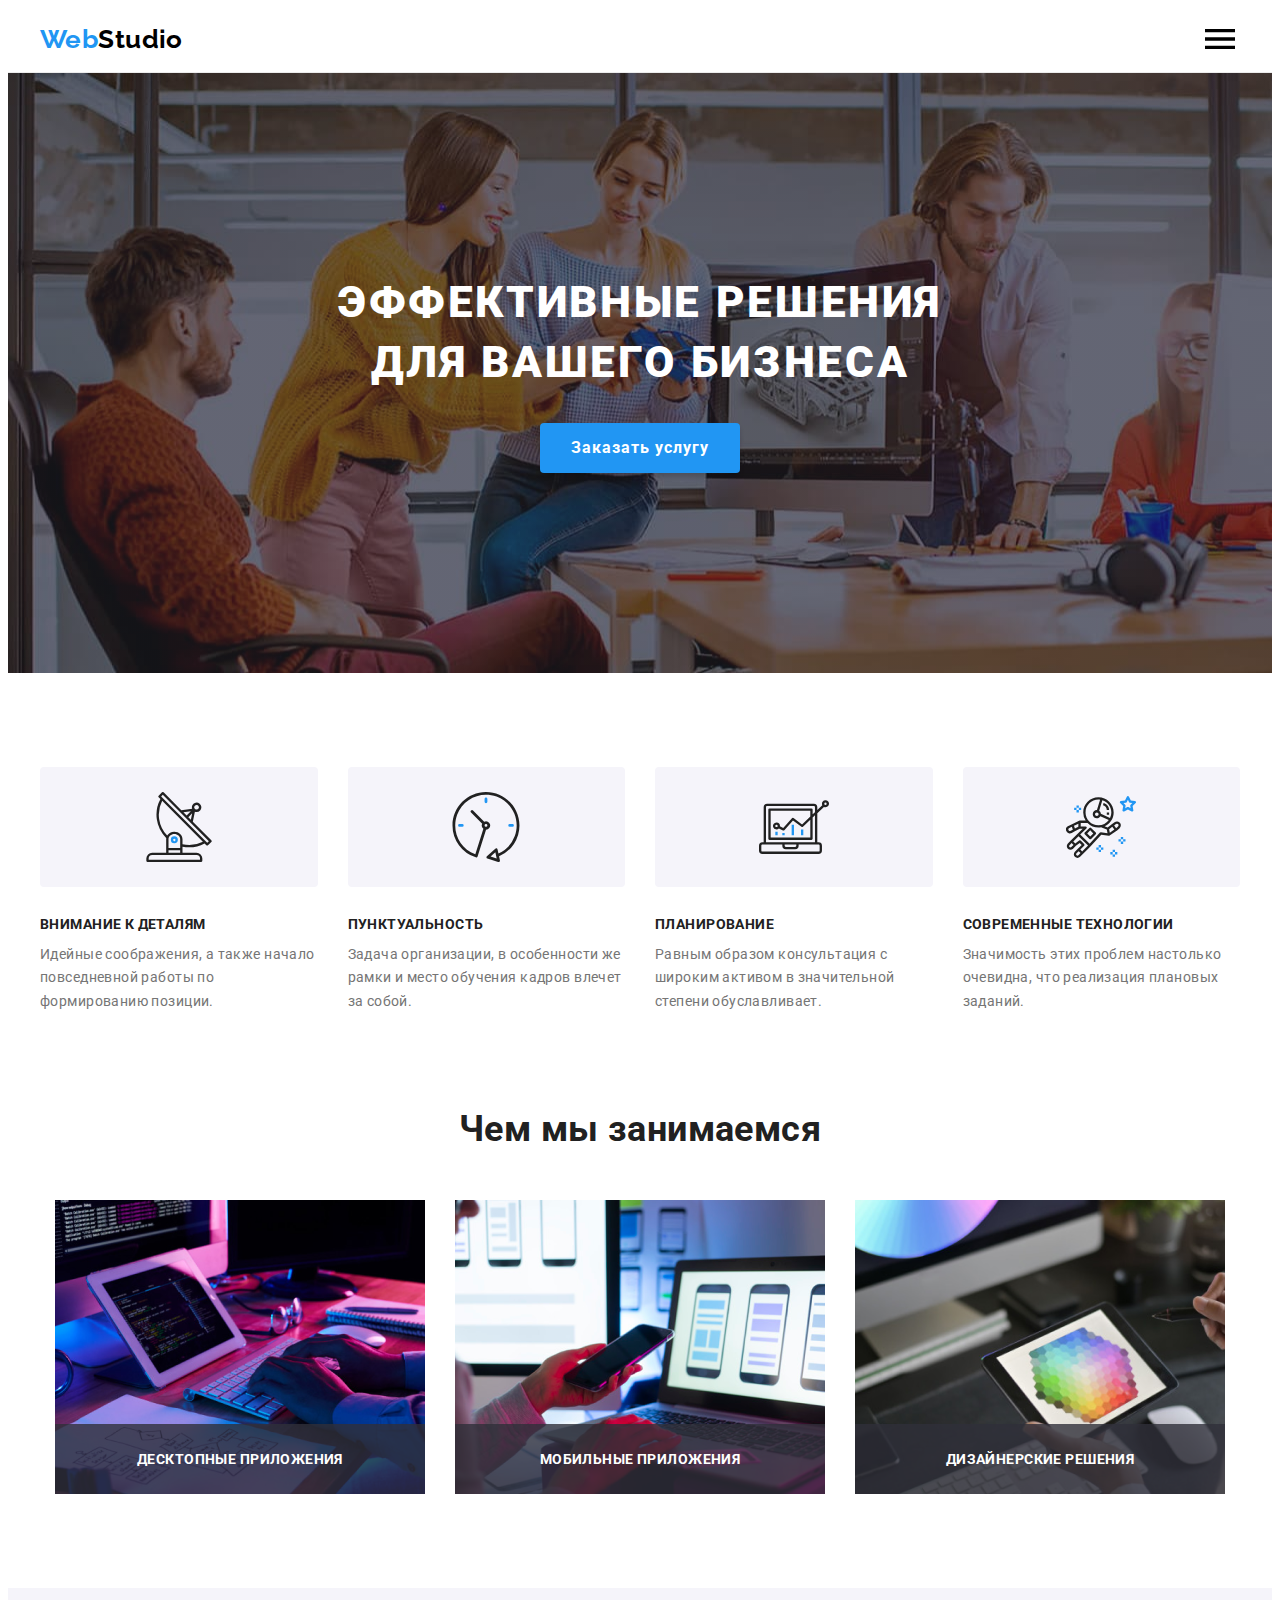
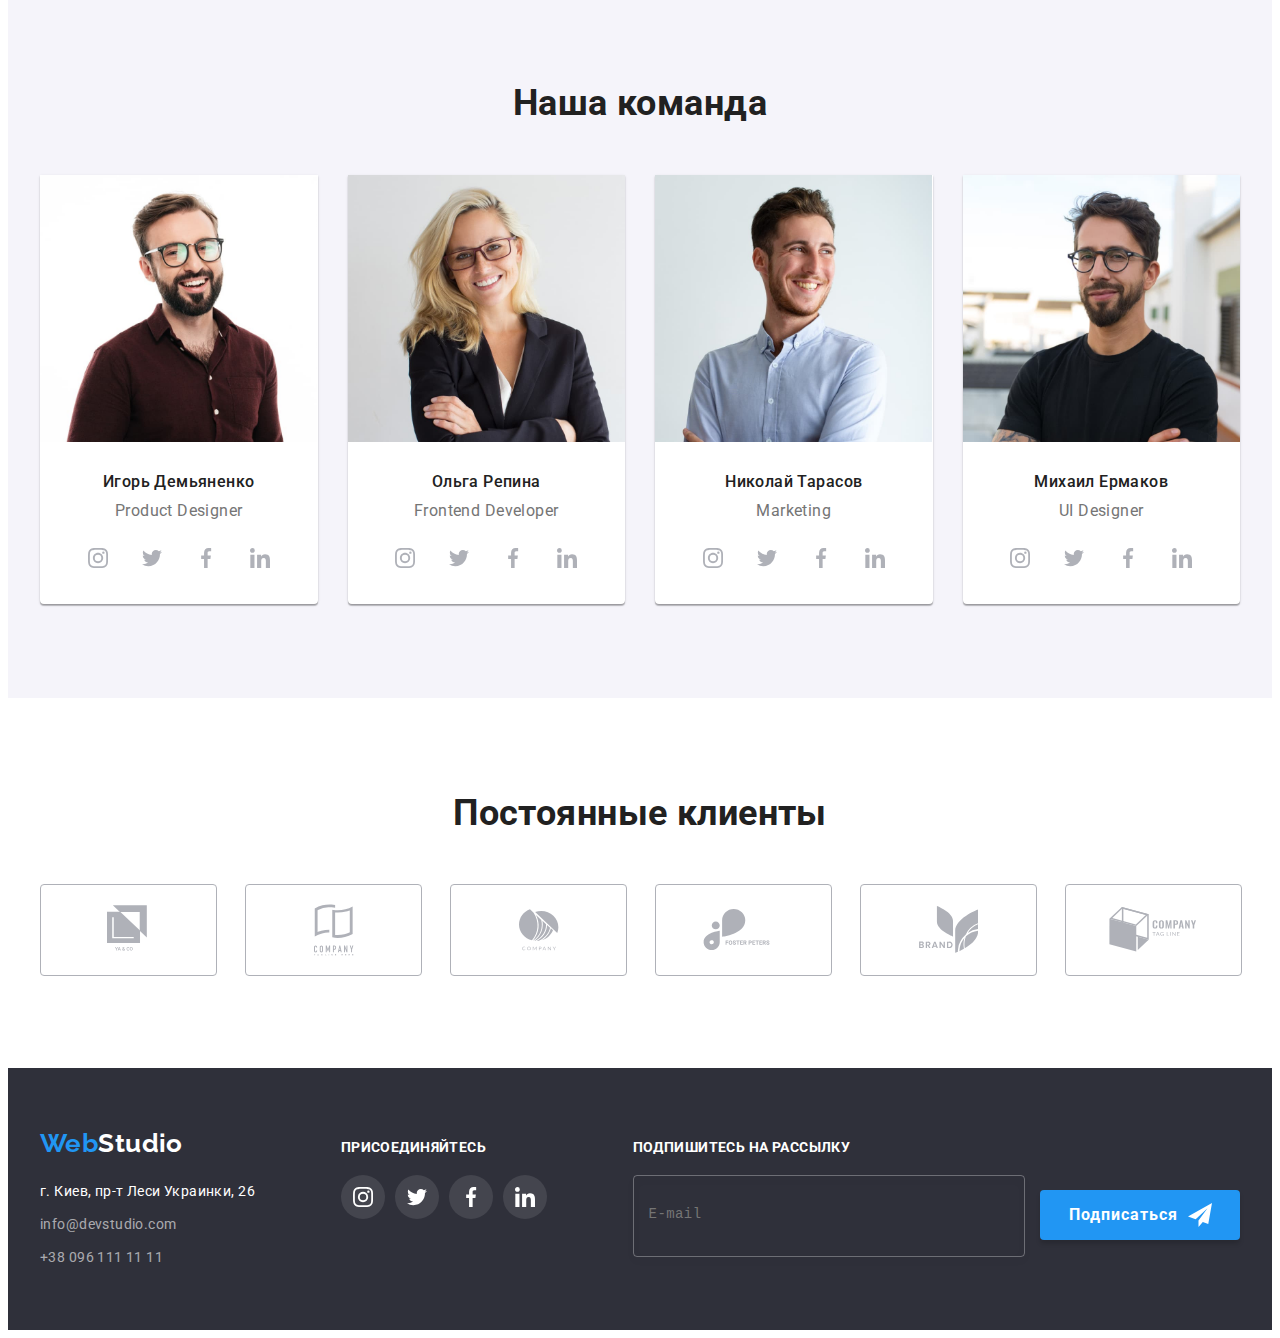
==== commit 32589c89: "mobile" ====
--- a/index.html
+++ b/index.html
@@ -23,42 +23,45 @@
         <!-- Основная навигация -->
         <nav class="nav">
           <a class="logo link" href="./index.html"><span class="logo__text">Web</span>Studio</a>
-          <ul class="list nav__list">
-            <li class="nav__item">
-              <a class="link nav__link current" href="./index.html"> Студия</a>
-            </li>
-            <li class="nav__item">
-              <a class="link nav__link" href="./portfolio.html">Портфолио</a>
-            </li>
-            <li class="nav__item">
-              <a class="link nav__link" href="#address">Контакты</a>
-            </li>
-          </ul>
-          <button type="button" class="menu-button">
-            <svg class="menu-button__icon" height="40" width="40">
-              <use href="./img/sprite.svg#icon-menu"></use>
-              <use href="./img/sprite.svg#icon-cross"></use>
+
+          <button type="button" class="menu-button" aria-expanded="false" data-menu-button>
+            <svg class="menu-button__icon" height="40" width="40" aria-label="Переключатель мобильного меню">
+              <use class="icon-cross" href="./img/sprite.svg#icon-cross"></use>
+              <use class="icon-menu" href="./img/sprite.svg#icon-menu"></use>
             </svg>
           </button>
+          <div class="menu-conteiner" data-menu>
+            <ul class="list nav__list">
+              <li class="nav__item">
+                <a class="link nav__link current" href="./index.html"> Студия</a>
+              </li>
+              <li class="nav__item">
+                <a class="link nav__link" href="./portfolio.html">Портфолио</a>
+              </li>
+              <li class="nav__item">
+                <a class="link nav__link" href="#address">Контакты</a>
+              </li>
+            </ul>
+            <ul class="contacts list">
+              <li class="contacts__item">
+                <a class="contacts__link link" href="mailto:info@devstudio.com"
+                  ><svg class="contacts__icon" width="16" height="12">
+                    <use href="./img/sprite.svg#icon-mail"></use>
+                  </svg>
+                  info@devstudio.com</a
+                >
+              </li>
+              <li class="contacts__item">
+                <a class="contacts__link link" href="tel:+380961111111"
+                  ><svg class="contacts__icon" width="10" height="16">
+                    <use href="./img/sprite.svg#icon-smartphone"></use>
+                  </svg>
+                  +38 096 111 11 11</a
+                >
+              </li>
+            </ul>
+          </div>
         </nav>
-        <ul class="contacts list">
-          <li class="contacts__item">
-            <a class="contacts__link link" href="mailto:info@devstudio.com"
-              ><svg class="contacts__icon" width="16" height="12">
-                <use href="./img/sprite.svg#icon-mail"></use>
-              </svg>
-              info@devstudio.com</a
-            >
-          </li>
-          <li class="contacts__item">
-            <a class="contacts__link link" href="tel:+380961111111"
-              ><svg class="contacts__icon" width="10" height="16">
-                <use href="./img/sprite.svg#icon-smartphone"></use>
-              </svg>
-              +38 096 111 11 11</a
-            >
-          </li>
-        </ul>
       </div>
     </header>
     <div class="backdrop is-hidden" data-modal>
@@ -478,5 +481,6 @@
       </div>
     </footer>
     <script src="./js/modal.js"></script>
+    <script src="./js/mobile.js"></script>
   </body>
 </html>
--- a/css/main.min.css
+++ b/css/main.min.css
@@ -1,2 +1,2 @@
-.visually-hidden{position:absolute !important;clip:rect(1px 1px 1px 1px);clip:rect(1px, 1px, 1px, 1px);padding:0 !important;border:0 !important;height:1px !important;width:1px !important;overflow:hidden}body{color:#757575;background-color:#fff;font-family:Roboto, sans-serif;font-size:14px;line-height:1.71;letter-spacing:0.03em}img{display:block;max-width:100%;height:auto}.list{list-style:none;padding:0;margin:0}.link{text-decoration:none}.title{color:#212121;font-weight:700;font-size:36px;line-height:1.17;text-align:center}h2{margin-top:0;margin-bottom:30px}@media screen and (min-width: 1200px){h2{margin-bottom:50px}}.container{margin-right:auto;margin-left:auto;padding-left:15px;padding-right:15px}@media screen and (min-width: 480px){.container{width:480px}}@media screen and (min-width: 768px){.container{width:768px}}@media screen and (min-width: 1200px){.container{width:1200px}}.button{width:200px;height:50px;border:none;border-radius:4px;-webkit-box-shadow:0px 4px 4px rgba(0,0,0,0.15);box-shadow:0px 4px 4px rgba(0,0,0,0.15);padding:0;color:#fff;background-color:#2196f3;font-family:inherit;font-weight:700;font-size:16px;line-height:1.87;letter-spacing:0.06em;-webkit-transition:color 250ms cubic-bezier(0.4, 0, 0.2, 1),background-color 250ms cubic-bezier(0.4, 0, 0.2, 1);transition:color 250ms cubic-bezier(0.4, 0, 0.2, 1),background-color 250ms cubic-bezier(0.4, 0, 0.2, 1)}.button:hover,.button:focus{color:#2196f3;background-color:#fff}.menu-button{background:transparent;border:none;position:absolute;right:15px;padding:0;margin:0}.menu-button use{display:block;position:absolute;-webkit-transform:translate(-5px, -5px);transform:translate(-5px, -5px)}.header{border-bottom:1px solid #ececec}.header__container{display:-webkit-box;display:-ms-flexbox;display:flex;-webkit-box-pack:justify;-ms-flex-pack:justify;justify-content:space-between}.nav{display:-webkit-box;display:-ms-flexbox;display:flex;-webkit-box-pack:justify;-ms-flex-pack:justify;justify-content:space-between;-webkit-box-align:center;-ms-flex-align:center;align-items:center}.nav__list{display:-webkit-box;display:-ms-flexbox;display:flex;padding:0px}.nav__link{display:block;padding-top:32px;padding-bottom:32px;color:#212121;font-weight:500;font-size:14px;line-height:1.14;letter-spacing:0.02em;-webkit-transition:color 250ms cubic-bezier(0.4, 0, 0.2, 1);transition:color 250ms cubic-bezier(0.4, 0, 0.2, 1)}.nav__link:hover,.nav__link:focus{color:#2196f3}.nav__item:not(:last-child){margin-right:50px}.nav__link.current{color:#2196f3;position:relative}.nav__link.current::after{content:"";position:absolute;bottom:-1px;left:0;width:100%;height:4px;background-color:#2196f3;border-radius:2px}.logo{margin-right:93px;color:#000;font-family:Raleway, sans-serif;font-weight:700;font-size:26px;line-height:1.19;width:145px;height:31px}.logo__text{color:#2196f3}.footer .logo{margin:0;color:#fff}.contacts{display:-webkit-box;display:-ms-flexbox;display:flex;-webkit-box-align:center;-ms-flex-align:center;align-items:center}.contacts__item:not(:last-child){padding-left:0px;margin-right:30px}.contacts__link{display:-webkit-box;display:-ms-flexbox;display:flex;-webkit-box-align:center;-ms-flex-align:center;align-items:center;padding-top:32px;padding-bottom:32px;color:#757575;fill:#757575;font-weight:500;font-size:14px;line-height:1.14;letter-spacing:0.02em;-webkit-transition:color 250ms cubic-bezier(0.4, 0, 0.2, 1),fill 250ms cubic-bezier(0.4, 0, 0.2, 1);transition:color 250ms cubic-bezier(0.4, 0, 0.2, 1),fill 250ms cubic-bezier(0.4, 0, 0.2, 1)}.contacts__link:hover,.contacts__link:focus{color:#2196f3;fill:#2196f3}.contacts__icon{margin-right:10px}.backdrop{position:absolute;top:0;left:0;width:100%;height:100%;background-color:rgba(0,0,0,0.2);opacity:1}.backdrop.is-hidden{opacity:0;pointer-events:none}.modal{position:absolute;z-index:999;top:50%;left:50%;-webkit-transform:translate(-50%, -50%);transform:translate(-50%, -50%);-webkit-box-shadow:0px 1px 3px rgba(0,0,0,0.12),0px 1px 1px rgba(0,0,0,0.14),0px 2px 1px rgba(0,0,0,0.2);box-shadow:0px 1px 3px rgba(0,0,0,0.12),0px 1px 1px rgba(0,0,0,0.14),0px 2px 1px rgba(0,0,0,0.2);border-radius:4px;min-height:581px;min-width:528px;background-color:#fff}.modal__text{margin-top:2px;margin-bottom:30px;text-align:center;font-weight:700;font-size:20px;line-height:1.15;color:#212121}.modal__box{text-align:center}.form__field{position:relative;display:block;margin-left:40px;margin-right:40px;margin-bottom:28px}.form__field.coment{margin-bottom:20px}.form__label{position:absolute;top:-18px;left:0;font-weight:400;font-size:12px;line-height:1.167;letter-spacing:0.01em;color:#757575}.form__input{width:448px;height:40px;padding-left:42px;border-radius:4px;border:1px solid rgba(33,33,33,0.2)}.form__input:focus{outline:none;border-color:#2196f3}.form__input:focus ~ .form__icon{fill:#2196f3}.form__icon{position:absolute;top:50%;left:15px;-webkit-transform:translateY(-50%);transform:translateY(-50%)}.coment__input{resize:none;padding:12px 16px;min-height:120px}.contract{margin-bottom:30px}.contract__link{color:#2196f3}.contract__field{position:relative}.checkbox__icon{position:absolute;left:0;top:50%;-webkit-transform:translate(-24px, -50%);transform:translate(-24px, -50%);width:16px;height:15px;background-color:transparent;border:2px solid #212121;border-radius:4px}.checkbox:checked+.checkbox__icon{background-color:#2196f3;background-image:url(../../img/icon-check.svg);border:transparent;background-size:contain;background-origin:border-box}.close-btn{display:block;padding:0;border:1px solid rgba(0,0,0,0.1);border-radius:50%;margin-top:8px;margin-right:8px;margin-left:auto;background-color:transparent}.close-btn:focus,.close-btn:hover{fill:#2196f3}.close-btn__icon{display:block}.hero{padding:200px 0;margin-right:auto;margin-left:auto;max-width:1600px;background-color:#2f303a;background-image:-webkit-gradient(linear, left top, left bottom, from(rgba(47,48,58,0.4)), to(rgba(47,48,58,0.4))),url(../img/hero.jpg);background-image:linear-gradient(rgba(47,48,58,0.4), rgba(47,48,58,0.4)),url(../img/hero.jpg)}.hero__container{display:-webkit-box;display:-ms-flexbox;display:flex;-webkit-box-orient:vertical;-webkit-box-direction:normal;-ms-flex-direction:column;flex-direction:column;-webkit-box-align:center;-ms-flex-align:center;align-items:center;-webkit-box-pack:center;-ms-flex-pack:center;justify-content:center}.hero__title{margin-top:0px;margin-bottom:30px;color:#fff;font-weight:900;font-size:44px;line-height:1.36;text-align:center;letter-spacing:0.06em;text-transform:uppercase}.advantages{padding-top:60px;padding-bottom:60px}@media screen and (min-width: 1200px){.advantages{padding-top:94px;padding-bottom:94px}}@media screen and (min-width: 768px){.advantages__list{display:-webkit-box;display:-ms-flexbox;display:flex;margin:-15px}}@media screen and (max-width: 1199px){.advantages__list{-ms-flex-wrap:wrap;flex-wrap:wrap}}.advantages__text{margin:0}.advantages__title{margin-top:0px;margin-bottom:10px;font-weight:700;font-size:14px;line-height:1.14;text-transform:uppercase;text-align:start}.advantages__item{width:100%}@media screen and (min-width: 768px){.advantages__item{width:calc((100% - 60px) / 2);margin:15px}}@media screen and (min-width: 1200px){.advantages__item{width:calc((100% - 120px) / 4)}}@media screen and (max-width: 767px){.advantages__item:not(:last-child){margin-bottom:30px}}.icon-box{display:-webkit-box;display:-ms-flexbox;display:flex;-webkit-box-pack:center;-ms-flex-pack:center;justify-content:center;-webkit-box-align:center;-ms-flex-align:center;align-items:center;height:120px;margin-bottom:30px;border-radius:4px;background-color:#f5f4fa}.work{display:none;padding-bottom:94px}@media screen and (min-width: 1200px){.work{display:block}}.work__list{display:-webkit-box;display:-ms-flexbox;display:flex;-webkit-box-pack:center;-ms-flex-pack:center;justify-content:center}.work__item{position:relative}.work__item:not(:last-child){margin-right:30px}.work__text{position:absolute;bottom:0;left:0;right:0;margin:0;padding-top:27px;padding-bottom:27px;font-weight:700;font-size:14px;line-height:1.143;text-align:center;text-transform:uppercase;color:#fff;background-color:rgba(47,48,58,0.8)}.team{padding-top:60px;padding-bottom:60px;background-color:#f5f4fa}@media screen and (min-width: 1200px){.team{padding-top:94px;padding-bottom:94px}}@media screen and (min-width: 768px){.team__list{display:-webkit-box;display:-ms-flexbox;display:flex;margin:-15px;-ms-flex-wrap:wrap;flex-wrap:wrap}}.card{background-color:#fff;padding-bottom:24px;-webkit-box-shadow:0px 1px 3px rgba(0,0,0,0.12),0px 1px 1px rgba(0,0,0,0.14),0px 2px 1px rgba(0,0,0,0.2);box-shadow:0px 1px 3px rgba(0,0,0,0.12),0px 1px 1px rgba(0,0,0,0.14),0px 2px 1px rgba(0,0,0,0.2);border-radius:0px 0px 4px 4px}@media screen and (max-width: 767px){.card:not(:last-child){margin-bottom:30px}}@media screen and (min-width: 768px){.card{margin:15px;max-width:calc((100% - 60px) / 2)}}@media screen and (min-width: 1200px){.card{max-width:calc((100% - 120px) / 4)}}.card__title{padding-top:30px;margin:0;margin-bottom:10px;font-weight:500;font-size:16px;line-height:1.19}.card__text{padding-bottom:16px;margin:0;font-size:16px;line-height:1.19;text-align:center}.card__list{display:-webkit-box;display:-ms-flexbox;display:flex;-webkit-box-pack:center;-ms-flex-pack:center;justify-content:center}.card__link{height:44px;width:44px;display:-webkit-inline-box;display:-ms-inline-flexbox;display:inline-flex;-webkit-box-pack:center;-ms-flex-pack:center;justify-content:center;-webkit-box-align:center;-ms-flex-align:center;align-items:center;border-radius:50%;fill:#afb1b8;-webkit-transition:fill 250ms cubic-bezier(0.4, 0, 0.2, 1),background-color 250ms cubic-bezier(0.4, 0, 0.2, 1);transition:fill 250ms cubic-bezier(0.4, 0, 0.2, 1),background-color 250ms cubic-bezier(0.4, 0, 0.2, 1)}.card__link:hover,.card__link:focus{background-color:#2196f3;fill:#fff}.card__item:not(:last-child){margin-right:10px}.clients{padding-bottom:60px;padding-top:60px}@media screen and (min-width: 1200px){.clients{padding-bottom:94px;padding-top:94px}}.clients__item{margin:15px;height:90px;width:calc((100% - 60px) / 2)}@media screen and (min-width: 768px){.clients__item{width:calc((100% - 90px) / 3)}}@media screen and (min-width: 1200px){.clients__item{width:calc((100% - 180px) / 6)}}.clients__box{display:-webkit-box;display:-ms-flexbox;display:flex;-webkit-box-pack:center;-ms-flex-pack:center;justify-content:center;-ms-flex-wrap:wrap;flex-wrap:wrap;margin:-15px}.clients__link{display:-webkit-box;display:-ms-flexbox;display:flex;-webkit-box-align:center;-ms-flex-align:center;align-items:center;-webkit-box-pack:center;-ms-flex-pack:center;justify-content:center;height:100%;width:100%;fill:#afb1b8;border:1px solid #afb1b8;border-radius:4px;-webkit-transition:border-color 250ms cubic-bezier(0.4, 0, 0.2, 1),fill 250ms cubic-bezier(0.4, 0, 0.2, 1);transition:border-color 250ms cubic-bezier(0.4, 0, 0.2, 1),fill 250ms cubic-bezier(0.4, 0, 0.2, 1)}.clients__link:hover,.clients__link:focus{fill:#2196f3;border-color:#2196f3}.footer{background-color:#2f303a;padding:60px 0}@media screen and (min-width: 768px){.footer__container{display:-webkit-box;display:-ms-flexbox;display:flex;-ms-flex-wrap:wrap;flex-wrap:wrap;-webkit-box-pack:justify;-ms-flex-pack:justify;justify-content:space-between;-webkit-box-align:baseline;-ms-flex-align:baseline;align-items:baseline}}@media screen and (min-width: 1200px){.footer__container{-webkit-box-pack:justify;-ms-flex-pack:justify;justify-content:space-between}}@media screen and (max-width: 767px){.footer__container{text-align:center}}.footer__box-links>.list{display:-webkit-box;display:-ms-flexbox;display:flex;-webkit-box-pack:center;-ms-flex-pack:center;justify-content:center}@media screen and (min-width: 768px) and (max-width: 1199px){.footer__box-links:last-child{margin-left:auto;margin-right:auto;text-align:center;margin-top:60px}}.box-links__item:not(:last-child){margin-right:10px}.box-links__link{display:-webkit-box;display:-ms-flexbox;display:flex;-webkit-box-align:center;-ms-flex-align:center;align-items:center;-webkit-box-pack:center;-ms-flex-pack:center;justify-content:center;width:44px;height:44px;border-radius:50%;background-color:rgba(255,255,255,0.1);fill:#fff;-webkit-transition:background-color 250ms cubic-bezier(0.4, 0, 0.2, 1);transition:background-color 250ms cubic-bezier(0.4, 0, 0.2, 1)}.box-links__link:hover,.box-links__link:focus{background-color:#2196f3}@media screen and (max-width: 767px){.footer__box,.footer__box-links:not(:last-child){margin-bottom:60px}}@media screen and (min-width: 768px) and (max-width: 1199px){.footer__box,.footer__box-links:not(:last-child){text-align:center}}.address__text{margin:0;margin-top:20px}.address{color:#fff;font-style:normal}.address__link{color:rgba(255,255,255,0.6);display:inline-block;margin-top:9px;-webkit-transition:color 250ms cubic-bezier(0.4, 0, 0.2, 1);transition:color 250ms cubic-bezier(0.4, 0, 0.2, 1)}.address__link:hover,.address__link:focus{color:#2196f3}.join{margin:0;margin-bottom:20px;color:#fff;font-weight:700;line-height:1.143;text-transform:uppercase}.submit{display:-webkit-inline-box;display:-ms-inline-flexbox;display:inline-flex;-webkit-box-align:center;-ms-flex-align:center;align-items:center;padding-left:29px;margin-left:12px}.submit__icon{margin:13px 28px 13px 10px;fill:#fff;-webkit-transition:fill 250ms cubic-bezier(0.4, 0, 0.2, 1);transition:fill 250ms cubic-bezier(0.4, 0, 0.2, 1)}.submit:hover .submit__icon,.submit:focus .submit__icon{fill:#2196f3}.mail__input{max-width:450px;width:100%;height:50px;padding:15px 16px;background:transparent;border:1px solid rgba(255,255,255,0.3);-webkit-filter:drop-shadow(0px 4px 4px rgba(0,0,0,0.15));filter:drop-shadow(0px 4px 4px rgba(0,0,0,0.15));border-radius:4px;color:#fff}@media screen and (min-width: 758px){.mail__input{width:450px}}@media screen and (min-width: 1200px){.mail__input{width:358px}}@media screen and (max-width: 1199px){.mail__input{margin-bottom:20px}}.mail__field{position:relative}.mail__label{position:absolute;top:8px;left:16px;-webkit-transform:translateY(-50%);transform:translateY(-50%);-webkit-transition:-webkit-transform 250ms cubic-bezier(0.4, 0, 0.2, 1);transition:-webkit-transform 250ms cubic-bezier(0.4, 0, 0.2, 1);transition:transform 250ms cubic-bezier(0.4, 0, 0.2, 1);transition:transform 250ms cubic-bezier(0.4, 0, 0.2, 1), -webkit-transform 250ms cubic-bezier(0.4, 0, 0.2, 1)}@media screen and (min-width: 768px) and (max-width: 1199px){.mail__label{top:26px}}.mail__input:focus+.mail__label,.mail__input:not(:placeholder-shown)+.mail__label{-webkit-transform:translateY(40px) scale(1.2);transform:translateY(40px) scale(1.2)}@media screen and (min-width: 768px) and (max-width: 1199px){.mail{display:-webkit-box;display:-ms-flexbox;display:flex;-webkit-box-orient:vertical;-webkit-box-direction:normal;-ms-flex-direction:column;flex-direction:column;-webkit-box-align:center;-ms-flex-align:center;align-items:center}}
+.visually-hidden{position:absolute !important;clip:rect(1px 1px 1px 1px);clip:rect(1px, 1px, 1px, 1px);padding:0 !important;border:0 !important;height:1px !important;width:1px !important;overflow:hidden}body{color:#757575;background-color:#fff;font-family:Roboto, sans-serif;font-size:14px;line-height:1.71;letter-spacing:0.03em}img{display:block;max-width:100%;height:auto}.list{list-style:none;padding:0;margin:0}.link{text-decoration:none}.title{color:#212121;font-weight:700;font-size:36px;line-height:1.17;text-align:center}h2{margin-top:0;margin-bottom:30px}@media screen and (min-width: 1200px){h2{margin-bottom:50px}}.container{margin-right:auto;margin-left:auto;padding-left:15px;padding-right:15px}@media screen and (min-width: 480px){.container{width:480px}}@media screen and (min-width: 768px){.container{width:768px}}@media screen and (min-width: 1200px){.container{width:1200px}}.button{width:200px;height:50px;border:none;border-radius:4px;-webkit-box-shadow:0px 4px 4px rgba(0,0,0,0.15);box-shadow:0px 4px 4px rgba(0,0,0,0.15);padding:0;color:#fff;background-color:#2196f3;font-family:inherit;font-weight:700;font-size:16px;line-height:1.87;letter-spacing:0.06em;-webkit-transition:color 250ms cubic-bezier(0.4, 0, 0.2, 1),background-color 250ms cubic-bezier(0.4, 0, 0.2, 1);transition:color 250ms cubic-bezier(0.4, 0, 0.2, 1),background-color 250ms cubic-bezier(0.4, 0, 0.2, 1)}.button:hover,.button:focus{color:#2196f3;background-color:#fff}.menu-button{background:transparent;border:none;position:absolute;top:11px;right:15px;display:block;height:40px;padding:0;margin:0}.menu-button use{display:block;position:absolute;-webkit-transform:translate(-5px, -5px);transform:translate(-5px, -5px)}.menu-button .icon-cross{display:none}.menu-button.is-open .icon-cross{display:block}.menu-button.is-open .icon-menu{display:none}.header{border-bottom:1px solid #ececec}.header__container{display:-webkit-box;display:-ms-flexbox;display:flex;-webkit-box-pack:justify;-ms-flex-pack:justify;justify-content:space-between;position:relative;padding-top:16px;padding-bottom:16px;text-align:center}.menu-conteiner{display:none;position:absolute;top:100%;left:0;width:100%;background:#ffffff;-webkit-box-shadow:0px 4px 8px rgba(0,0,0,0.04),0px 2px 4px rgba(0,0,0,0.08),0px 1px 3px rgba(0,0,0,0.16);box-shadow:0px 4px 8px rgba(0,0,0,0.04),0px 2px 4px rgba(0,0,0,0.08),0px 1px 3px rgba(0,0,0,0.16)}.menu-conteiner.is-open{display:block}.nav__link{display:inline-block;margin-top:60px;color:#212121;font-weight:500;font-size:14px;line-height:1.14;letter-spacing:0.02em;-webkit-transition:color 250ms cubic-bezier(0.4, 0, 0.2, 1);transition:color 250ms cubic-bezier(0.4, 0, 0.2, 1)}.nav__link:hover,.nav__link:focus{color:#2196f3}.nav__link.current{color:#2196f3;position:relative;padding-bottom:8px}.nav__link.current::after{content:"";display:block;position:absolute;bottom:-1px;left:0;width:100%;height:4px;background-color:#2196f3;border-radius:2px}.logo{margin-right:93px;color:#000;font-family:Raleway, sans-serif;font-weight:700;font-size:26px;line-height:1.19;width:145px;height:31px}.logo__text{color:#2196f3}.footer .logo{margin:0;color:#fff}.contacts{display:-webkit-box;display:-ms-flexbox;display:flex;-webkit-box-align:center;-ms-flex-align:center;align-items:center;-webkit-box-orient:vertical;-webkit-box-direction:normal;-ms-flex-direction:column;flex-direction:column;padding-top:60px;padding-bottom:60px}.contacts__item+.contacts__item{margin-top:16px}.contacts__link{display:-webkit-box;display:-ms-flexbox;display:flex;-webkit-box-align:center;-ms-flex-align:center;align-items:center;color:#757575;fill:#757575;font-weight:500;font-size:14px;line-height:1.14;letter-spacing:0.02em;-webkit-transition:color 250ms cubic-bezier(0.4, 0, 0.2, 1),fill 250ms cubic-bezier(0.4, 0, 0.2, 1);transition:color 250ms cubic-bezier(0.4, 0, 0.2, 1),fill 250ms cubic-bezier(0.4, 0, 0.2, 1)}.contacts__link:hover,.contacts__link:focus{color:#2196f3;fill:#2196f3}.contacts__icon{margin-right:10px}.backdrop{position:absolute;top:0;left:0;width:100%;height:100%;background-color:rgba(0,0,0,0.2);opacity:1}.backdrop.is-hidden{opacity:0;pointer-events:none}.modal{position:absolute;z-index:999;top:50%;left:50%;-webkit-transform:translate(-50%, -50%);transform:translate(-50%, -50%);-webkit-box-shadow:0px 1px 3px rgba(0,0,0,0.12),0px 1px 1px rgba(0,0,0,0.14),0px 2px 1px rgba(0,0,0,0.2);box-shadow:0px 1px 3px rgba(0,0,0,0.12),0px 1px 1px rgba(0,0,0,0.14),0px 2px 1px rgba(0,0,0,0.2);border-radius:4px;min-height:581px;min-width:528px;background-color:#fff}.modal__text{margin-top:2px;margin-bottom:30px;text-align:center;font-weight:700;font-size:20px;line-height:1.15;color:#212121}.modal__box{text-align:center}.form__field{position:relative;display:block;margin-left:40px;margin-right:40px;margin-bottom:28px}.form__field.coment{margin-bottom:20px}.form__label{position:absolute;top:-18px;left:0;font-weight:400;font-size:12px;line-height:1.167;letter-spacing:0.01em;color:#757575}.form__input{width:448px;height:40px;padding-left:42px;border-radius:4px;border:1px solid rgba(33,33,33,0.2)}.form__input:focus{outline:none;border-color:#2196f3}.form__input:focus ~ .form__icon{fill:#2196f3}.form__icon{position:absolute;top:50%;left:15px;-webkit-transform:translateY(-50%);transform:translateY(-50%)}.coment__input{resize:none;padding:12px 16px;min-height:120px}.contract{margin-bottom:30px}.contract__link{color:#2196f3}.contract__field{position:relative}.checkbox__icon{position:absolute;left:0;top:50%;-webkit-transform:translate(-24px, -50%);transform:translate(-24px, -50%);width:16px;height:15px;background-color:transparent;border:2px solid #212121;border-radius:4px}.checkbox:checked+.checkbox__icon{background-color:#2196f3;background-image:url(../../img/icon-check.svg);border:transparent;background-size:contain;background-origin:border-box}.close-btn{display:block;padding:0;border:1px solid rgba(0,0,0,0.1);border-radius:50%;margin-top:8px;margin-right:8px;margin-left:auto;background-color:transparent}.close-btn:focus,.close-btn:hover{fill:#2196f3}.close-btn__icon{display:block}.hero{padding:200px 0;margin-right:auto;margin-left:auto;max-width:1600px;background-color:#2f303a;background-image:-webkit-gradient(linear, left top, left bottom, from(rgba(47,48,58,0.4)), to(rgba(47,48,58,0.4))),url(../img/hero.jpg);background-image:linear-gradient(rgba(47,48,58,0.4), rgba(47,48,58,0.4)),url(../img/hero.jpg)}.hero__container{display:-webkit-box;display:-ms-flexbox;display:flex;-webkit-box-orient:vertical;-webkit-box-direction:normal;-ms-flex-direction:column;flex-direction:column;-webkit-box-align:center;-ms-flex-align:center;align-items:center;-webkit-box-pack:center;-ms-flex-pack:center;justify-content:center}.hero__title{margin-top:0px;margin-bottom:30px;color:#fff;font-weight:900;font-size:44px;line-height:1.36;text-align:center;letter-spacing:0.06em;text-transform:uppercase}.advantages{padding-top:60px;padding-bottom:60px}@media screen and (min-width: 1200px){.advantages{padding-top:94px;padding-bottom:94px}}@media screen and (min-width: 768px){.advantages__list{display:-webkit-box;display:-ms-flexbox;display:flex;margin:-15px}}@media screen and (max-width: 1199px){.advantages__list{-ms-flex-wrap:wrap;flex-wrap:wrap}}.advantages__text{margin:0}.advantages__title{margin-top:0px;margin-bottom:10px;font-weight:700;font-size:14px;line-height:1.14;text-transform:uppercase;text-align:start}.advantages__item{width:100%}@media screen and (min-width: 768px){.advantages__item{width:calc((100% - 60px) / 2);margin:15px}}@media screen and (min-width: 1200px){.advantages__item{width:calc((100% - 120px) / 4)}}@media screen and (max-width: 767px){.advantages__item:not(:last-child){margin-bottom:30px}}.icon-box{display:-webkit-box;display:-ms-flexbox;display:flex;-webkit-box-pack:center;-ms-flex-pack:center;justify-content:center;-webkit-box-align:center;-ms-flex-align:center;align-items:center;height:120px;margin-bottom:30px;border-radius:4px;background-color:#f5f4fa}.work{display:none;padding-bottom:94px}@media screen and (min-width: 1200px){.work{display:block}}.work__list{display:-webkit-box;display:-ms-flexbox;display:flex;-webkit-box-pack:center;-ms-flex-pack:center;justify-content:center}.work__item{position:relative}.work__item:not(:last-child){margin-right:30px}.work__text{position:absolute;bottom:0;left:0;right:0;margin:0;padding-top:27px;padding-bottom:27px;font-weight:700;font-size:14px;line-height:1.143;text-align:center;text-transform:uppercase;color:#fff;background-color:rgba(47,48,58,0.8)}.team{padding-top:60px;padding-bottom:60px;background-color:#f5f4fa}@media screen and (min-width: 1200px){.team{padding-top:94px;padding-bottom:94px}}@media screen and (min-width: 768px){.team__list{display:-webkit-box;display:-ms-flexbox;display:flex;margin:-15px;-ms-flex-wrap:wrap;flex-wrap:wrap}}.card{background-color:#fff;padding-bottom:24px;-webkit-box-shadow:0px 1px 3px rgba(0,0,0,0.12),0px 1px 1px rgba(0,0,0,0.14),0px 2px 1px rgba(0,0,0,0.2);box-shadow:0px 1px 3px rgba(0,0,0,0.12),0px 1px 1px rgba(0,0,0,0.14),0px 2px 1px rgba(0,0,0,0.2);border-radius:0px 0px 4px 4px}@media screen and (max-width: 767px){.card:not(:last-child){margin-bottom:30px}}@media screen and (min-width: 768px){.card{margin:15px;max-width:calc((100% - 60px) / 2)}}@media screen and (min-width: 1200px){.card{max-width:calc((100% - 120px) / 4)}}.card__title{padding-top:30px;margin:0;margin-bottom:10px;font-weight:500;font-size:16px;line-height:1.19}.card__text{padding-bottom:16px;margin:0;font-size:16px;line-height:1.19;text-align:center}.card__list{display:-webkit-box;display:-ms-flexbox;display:flex;-webkit-box-pack:center;-ms-flex-pack:center;justify-content:center}.card__link{height:44px;width:44px;display:-webkit-inline-box;display:-ms-inline-flexbox;display:inline-flex;-webkit-box-pack:center;-ms-flex-pack:center;justify-content:center;-webkit-box-align:center;-ms-flex-align:center;align-items:center;border-radius:50%;fill:#afb1b8;-webkit-transition:fill 250ms cubic-bezier(0.4, 0, 0.2, 1),background-color 250ms cubic-bezier(0.4, 0, 0.2, 1);transition:fill 250ms cubic-bezier(0.4, 0, 0.2, 1),background-color 250ms cubic-bezier(0.4, 0, 0.2, 1)}.card__link:hover,.card__link:focus{background-color:#2196f3;fill:#fff}.card__item:not(:last-child){margin-right:10px}.clients{padding-bottom:60px;padding-top:60px}@media screen and (min-width: 1200px){.clients{padding-bottom:94px;padding-top:94px}}.clients__item{margin:15px;height:90px;width:calc((100% - 60px) / 2)}@media screen and (min-width: 768px){.clients__item{width:calc((100% - 90px) / 3)}}@media screen and (min-width: 1200px){.clients__item{width:calc((100% - 180px) / 6)}}.clients__box{display:-webkit-box;display:-ms-flexbox;display:flex;-webkit-box-pack:center;-ms-flex-pack:center;justify-content:center;-ms-flex-wrap:wrap;flex-wrap:wrap;margin:-15px}.clients__link{display:-webkit-box;display:-ms-flexbox;display:flex;-webkit-box-align:center;-ms-flex-align:center;align-items:center;-webkit-box-pack:center;-ms-flex-pack:center;justify-content:center;height:100%;width:100%;fill:#afb1b8;border:1px solid #afb1b8;border-radius:4px;-webkit-transition:border-color 250ms cubic-bezier(0.4, 0, 0.2, 1),fill 250ms cubic-bezier(0.4, 0, 0.2, 1);transition:border-color 250ms cubic-bezier(0.4, 0, 0.2, 1),fill 250ms cubic-bezier(0.4, 0, 0.2, 1)}.clients__link:hover,.clients__link:focus{fill:#2196f3;border-color:#2196f3}.footer{background-color:#2f303a;padding:60px 0}@media screen and (min-width: 768px){.footer__container{display:-webkit-box;display:-ms-flexbox;display:flex;-ms-flex-wrap:wrap;flex-wrap:wrap;-webkit-box-pack:justify;-ms-flex-pack:justify;justify-content:space-between;-webkit-box-align:baseline;-ms-flex-align:baseline;align-items:baseline}}@media screen and (min-width: 1200px){.footer__container{-webkit-box-pack:justify;-ms-flex-pack:justify;justify-content:space-between}}@media screen and (max-width: 767px){.footer__container{text-align:center}}.footer__box-links>.list{display:-webkit-box;display:-ms-flexbox;display:flex;-webkit-box-pack:center;-ms-flex-pack:center;justify-content:center}@media screen and (min-width: 768px) and (max-width: 1199px){.footer__box-links:last-child{margin-left:auto;margin-right:auto;text-align:center;margin-top:60px}}.box-links__item:not(:last-child){margin-right:10px}.box-links__link{display:-webkit-box;display:-ms-flexbox;display:flex;-webkit-box-align:center;-ms-flex-align:center;align-items:center;-webkit-box-pack:center;-ms-flex-pack:center;justify-content:center;width:44px;height:44px;border-radius:50%;background-color:rgba(255,255,255,0.1);fill:#fff;-webkit-transition:background-color 250ms cubic-bezier(0.4, 0, 0.2, 1);transition:background-color 250ms cubic-bezier(0.4, 0, 0.2, 1)}.box-links__link:hover,.box-links__link:focus{background-color:#2196f3}@media screen and (max-width: 767px){.footer__box,.footer__box-links:not(:last-child){margin-bottom:60px}}@media screen and (min-width: 768px) and (max-width: 1199px){.footer__box,.footer__box-links:not(:last-child){text-align:center}}.address__text{margin:0;margin-top:20px}.address{color:#fff;font-style:normal}.address__link{color:rgba(255,255,255,0.6);display:inline-block;margin-top:9px;-webkit-transition:color 250ms cubic-bezier(0.4, 0, 0.2, 1);transition:color 250ms cubic-bezier(0.4, 0, 0.2, 1)}.address__link:hover,.address__link:focus{color:#2196f3}.join{margin:0;margin-bottom:20px;color:#fff;font-weight:700;line-height:1.143;text-transform:uppercase}.submit{display:-webkit-inline-box;display:-ms-inline-flexbox;display:inline-flex;-webkit-box-align:center;-ms-flex-align:center;align-items:center;padding-left:29px;margin-left:12px}.submit__icon{margin:13px 28px 13px 10px;fill:#fff;-webkit-transition:fill 250ms cubic-bezier(0.4, 0, 0.2, 1);transition:fill 250ms cubic-bezier(0.4, 0, 0.2, 1)}.submit:hover .submit__icon,.submit:focus .submit__icon{fill:#2196f3}.mail__input{max-width:450px;width:100%;height:50px;padding:15px 16px;background:transparent;border:1px solid rgba(255,255,255,0.3);-webkit-filter:drop-shadow(0px 4px 4px rgba(0,0,0,0.15));filter:drop-shadow(0px 4px 4px rgba(0,0,0,0.15));border-radius:4px;color:#fff}@media screen and (min-width: 758px){.mail__input{width:450px}}@media screen and (min-width: 1200px){.mail__input{width:358px}}@media screen and (max-width: 1199px){.mail__input{margin-bottom:20px}}.mail__field{position:relative}.mail__label{position:absolute;top:8px;left:16px;-webkit-transform:translateY(-50%);transform:translateY(-50%);-webkit-transition:-webkit-transform 250ms cubic-bezier(0.4, 0, 0.2, 1);transition:-webkit-transform 250ms cubic-bezier(0.4, 0, 0.2, 1);transition:transform 250ms cubic-bezier(0.4, 0, 0.2, 1);transition:transform 250ms cubic-bezier(0.4, 0, 0.2, 1), -webkit-transform 250ms cubic-bezier(0.4, 0, 0.2, 1)}@media screen and (min-width: 768px) and (max-width: 1199px){.mail__label{top:26px}}.mail__input:focus+.mail__label,.mail__input:not(:placeholder-shown)+.mail__label{-webkit-transform:translateY(40px) scale(1.2);transform:translateY(40px) scale(1.2)}@media screen and (min-width: 768px) and (max-width: 1199px){.mail{display:-webkit-box;display:-ms-flexbox;display:flex;-webkit-box-orient:vertical;-webkit-box-direction:normal;-ms-flex-direction:column;flex-direction:column;-webkit-box-align:center;-ms-flex-align:center;align-items:center}}
 /*# sourceMappingURL=main.min.css.map */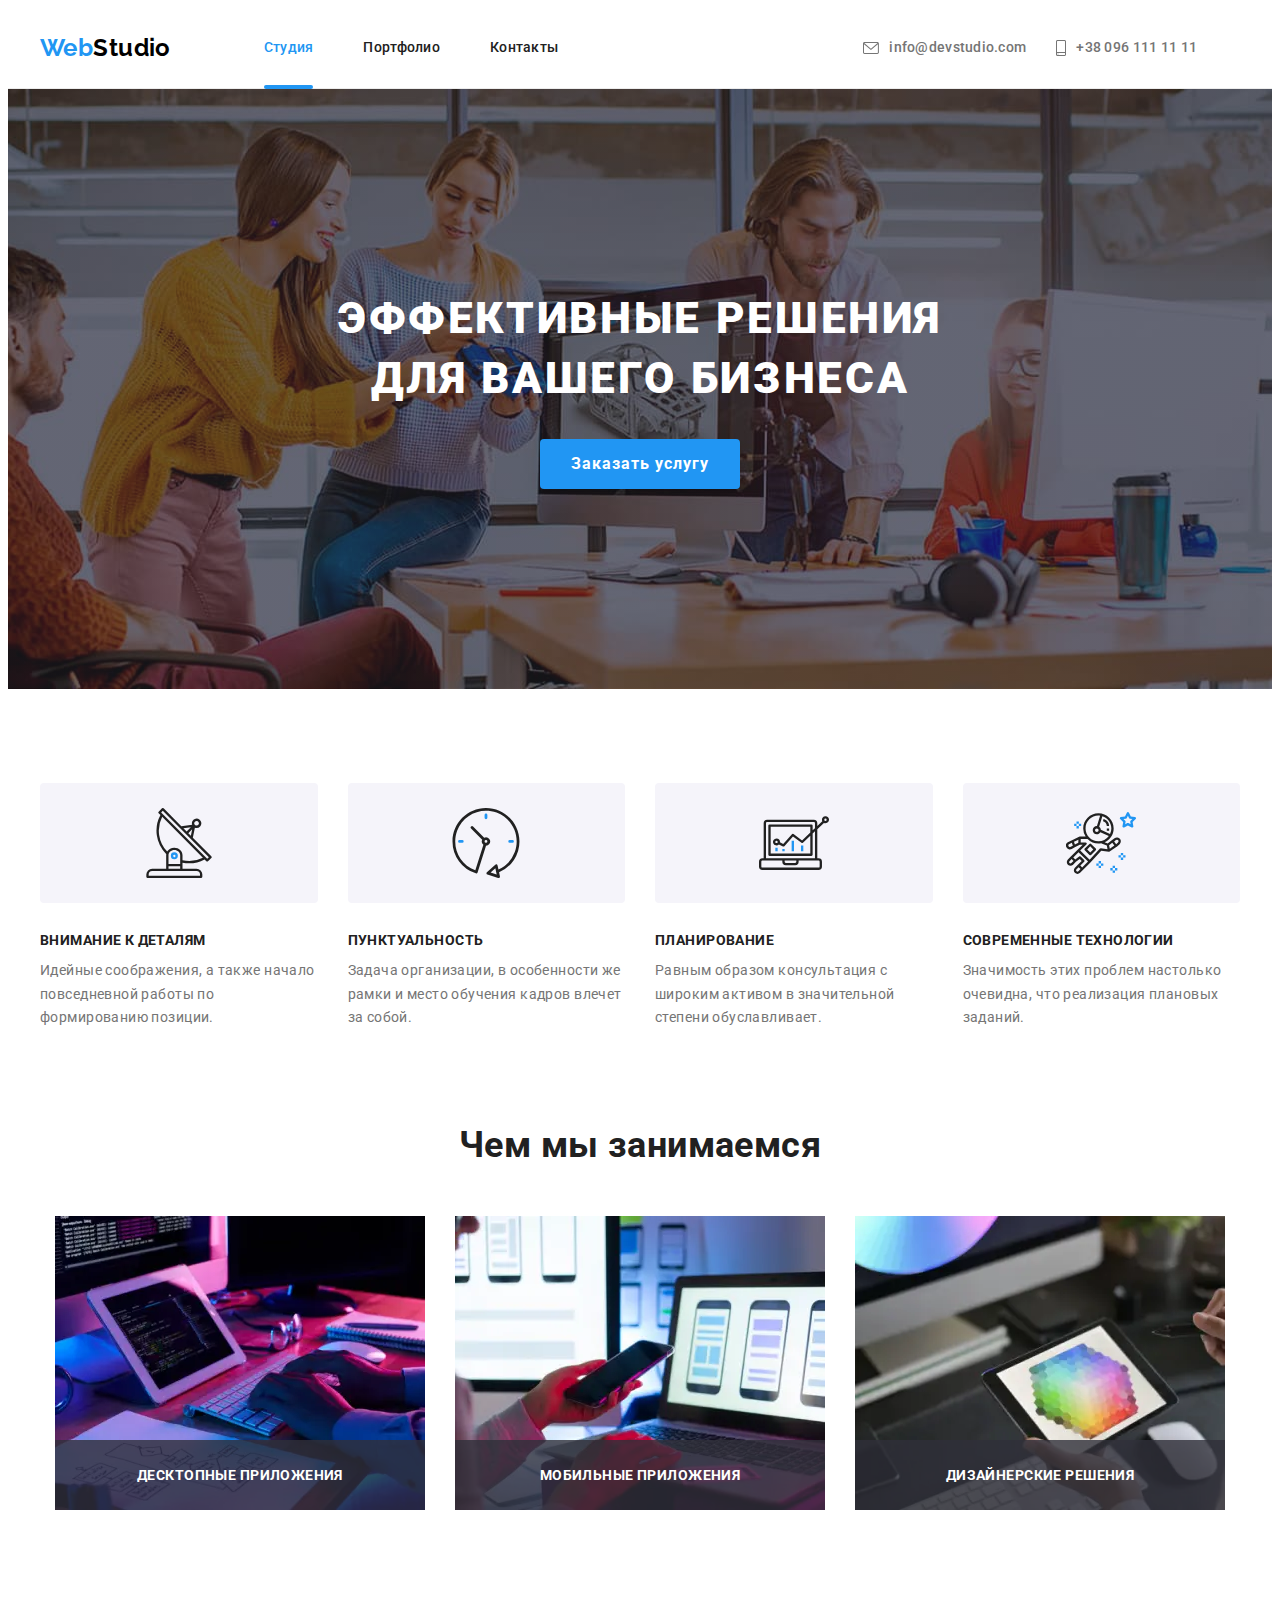
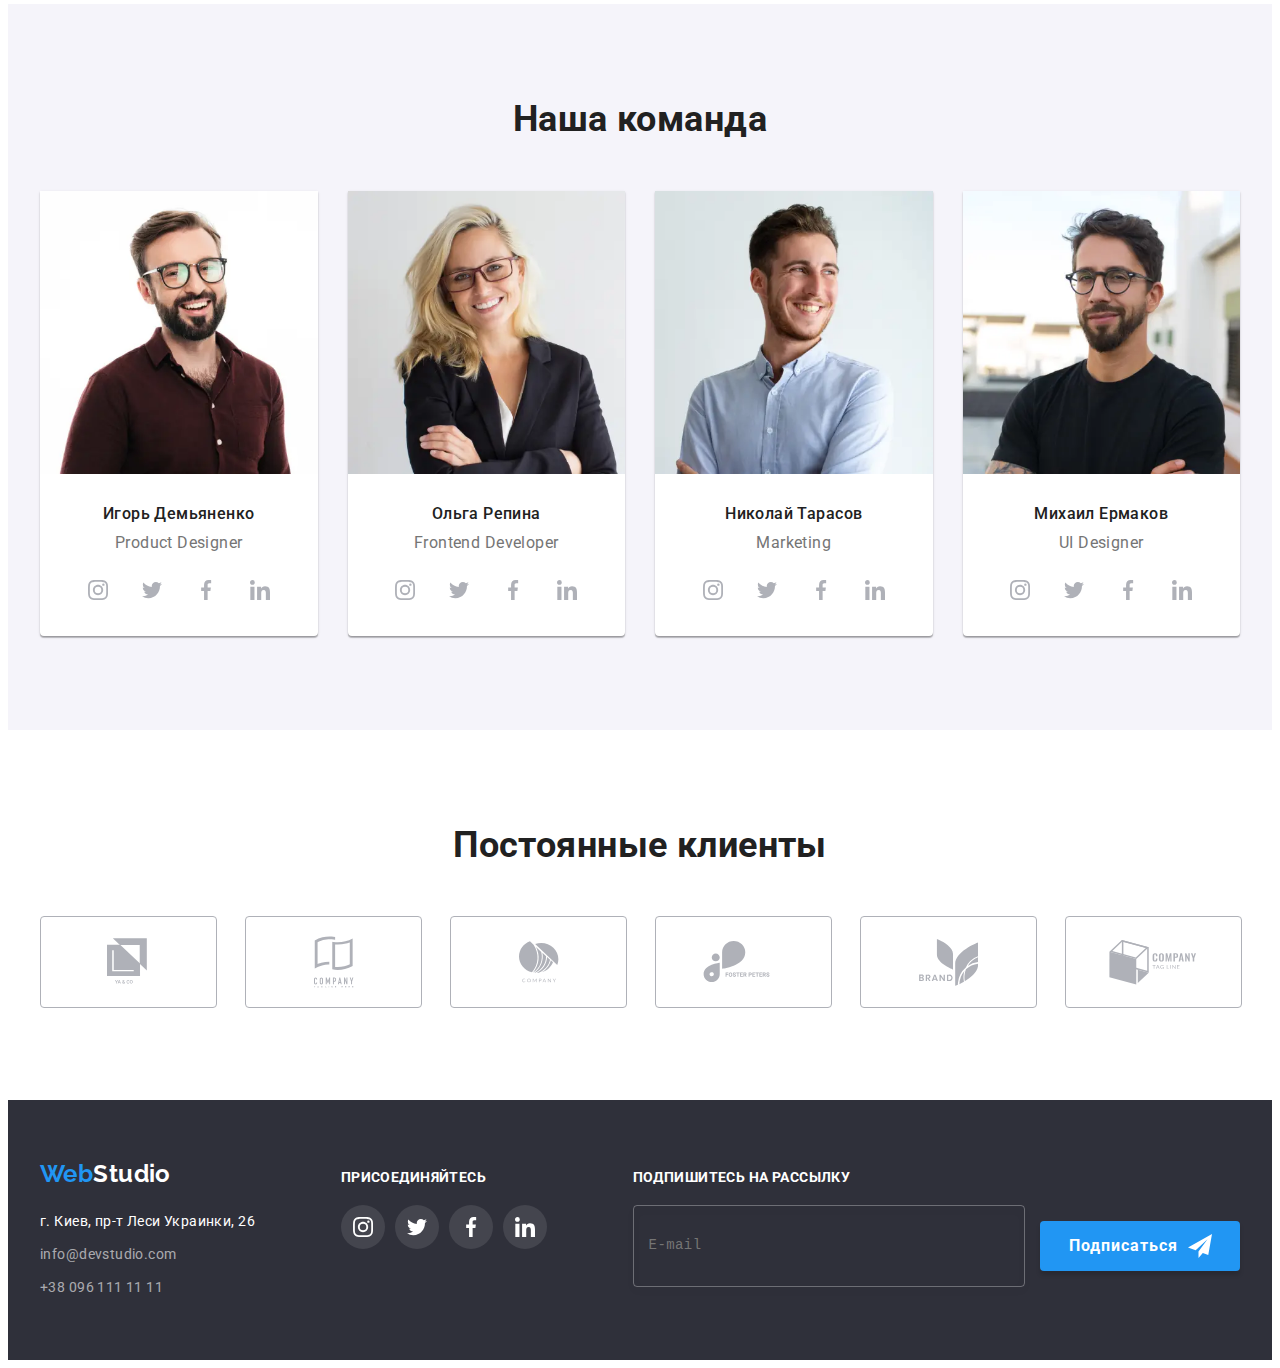
==== commit 711a26d8: "Закончил" ====
--- a/index.html
+++ b/index.html
@@ -2,6 +2,7 @@
 <html lang="ru">
   <head>
     <meta charset="UTF-8" />
+    <meta name="description" content="Author: P.A. Ivchenko" />
     <meta name="viewport" content="width=device-width, initial-scale=1.0" />
     <title>Домашняя работа №8</title>
     <link
@@ -67,7 +68,7 @@
     <div class="backdrop is-hidden" data-modal>
       <div class="modal">
         <button class="close-btn" data-modal-close>
-          <svg class="close-btn__icon" width="30" height="30">
+          <svg class="close-btn__icon" width="30" height="30" aria-label="Кнопка закрыть">
             <use href="./img/sprite.svg#icon-close"></use>
           </svg>
         </button>
@@ -186,15 +187,39 @@
           <h2 class="title">Чем мы занимаемся</h2>
           <ul class="list work__list">
             <li class="item work__item">
-              <img src="./img/img1.png" alt="Програмист за работой" width="370" height="294" />
+              <picture>
+                <source srcset="./img/work/img1.webp 1x, ./img/work/img1@2x.webp 2x" type="image/svg+xml" />
+                <img
+                  src="./img/work/img1.jpg x1, ./img/work/img1@2x.jpg x2,"
+                  alt="Програмист за работой"
+                  width="370"
+                  height="294"
+                />
+              </picture>
               <p class="work__text">Десктопные приложения</p>
             </li>
             <li class="item work__item">
-              <img src="./img/img2.png" alt="Разработка приложений" width="370" height="294" />
+              <picture>
+                <source srcset="./img/work/img2.webp 1x, ./img/work/img2@2x.webp 2x" type="image/svg+xml" />
+                <img
+                  src="./img/work/img2.jpg x1, ./img/work/img2@2x.jpg x2,"
+                  alt="Разработка приложений"
+                  width="370"
+                  height="294"
+                />
+              </picture>
               <p class="work__text">Мобильные приложения</p>
             </li>
             <li class="item work__item">
-              <img src="./img/img3.png" alt="Веб-дизайн" width="370" height="294" />
+              <picture>
+                <source srcset="./img/work/img3.webp 1x, ./img/work/img3@2x.webp 2x" type="image/svg+xml" />
+                <img
+                  src="./img/work/img3.jpg x1, ./img/work/img3@2x.jpg x2,"
+                  alt="Веб-дизайн"
+                  width="370"
+                  height="294"
+                />
+              </picture>
               <p class="work__text">Дизайнерские решения</p>
             </li>
           </ul>
@@ -206,7 +231,18 @@
           <h2 class="title">Наша команда</h2>
           <ul class="list team__list">
             <li class="card">
-              <img src="./img/img2_4.jpg" alt="Игорь" />
+              <picture>
+                <source
+                  srcset="./img/team/450w/igor-450.webp 1x, ./img/team/450w/igor-450@2x.webp 2x"
+                  type="image/svg+xml"
+                />
+                <img
+                  src="./img/team/450w/igor-450.jpg 1x, ./img/team/450w/igor-450@2x.jpg 2x"
+                  alt="Игорь"
+                  width="450"
+                  height="460"
+                />
+              </picture>
               <h3 class="title card__title">Игорь Демьяненко</h3>
               <p class="card__text">Product Designer</p>
               <ul class="list card__list">
@@ -246,7 +282,18 @@
               </ul>
             </li>
             <li class="card">
-              <img src="./img/img2_1.jpg" alt="Ольга" />
+              <picture>
+                <source
+                  srcset="./img/team/450w/olga-450.webp 1x, ./img/team/450w/olga-450@2x.webp 2x"
+                  type="image/svg+xml"
+                />
+                <img
+                  src="./img/team/450w/olga-450.jpg 1x, ./img/team/450w/olga-450@2x.jpg 2x"
+                  alt="Ольга"
+                  width="450"
+                  height="460"
+                />
+              </picture>
               <h3 class="title card__title">Ольга Репина</h3>
               <p class="card__text">Frontend Developer</p>
               <ul class="list card__list">
@@ -281,7 +328,18 @@
               </ul>
             </li>
             <li class="card">
-              <img src="./img/img2_2.jpg" alt="Николай" />
+              <picture>
+                <source
+                  srcset="./img/team/450w/nikolai-450.webp 1x, ./img/team/450w/nikolai-450@2x.webp 2x"
+                  type="image/svg+xml"
+                />
+                <img
+                  src="./img/team/450w/nikolai-450.jpg 1x, ./img/team/450w/nikolai-450@2x.jpg 2x"
+                  alt="Николай"
+                  width="450"
+                  height="460"
+                />
+              </picture>
               <h3 class="title card__title">Николай Тарасов</h3>
               <p class="card__text">Marketing</p>
               <ul class="list card__list">
@@ -316,7 +374,18 @@
               </ul>
             </li>
             <li class="card">
-              <img src="./img/img2_3.jpg" alt="Михаил" />
+              <picture>
+                <source
+                  srcset="./img/team/450w/mihail-450.webp 1x, ./img/team/450w/mihail-450@2x.webp 2x"
+                  type="image/svg+xml"
+                />
+                <img
+                  src="./img/team/450w/mihail-450.jpg 1x, ./img/team/450w/mihail-450@2x.jpg 2x"
+                  alt="Михаил"
+                  width="450"
+                  height="460"
+                />
+              </picture>
               <h3 class="title card__title">Михаил Ермаков</h3>
               <p class="card__text">UI Designer</p>
               <ul class="list card__list">
--- a/css/main.min.css
+++ b/css/main.min.css
@@ -1,2 +1,2 @@
-.visually-hidden{position:absolute !important;clip:rect(1px 1px 1px 1px);clip:rect(1px, 1px, 1px, 1px);padding:0 !important;border:0 !important;height:1px !important;width:1px !important;overflow:hidden}body{color:#757575;background-color:#fff;font-family:Roboto, sans-serif;font-size:14px;line-height:1.71;letter-spacing:0.03em}img{display:block;max-width:100%;height:auto}.list{list-style:none;padding:0;margin:0}.link{text-decoration:none}.title{color:#212121;font-weight:700;font-size:36px;line-height:1.17;text-align:center}h2{margin-top:0;margin-bottom:30px}@media screen and (min-width: 1200px){h2{margin-bottom:50px}}.container{margin-right:auto;margin-left:auto;padding-left:15px;padding-right:15px}@media screen and (min-width: 480px){.container{width:480px}}@media screen and (min-width: 768px){.container{width:768px}}@media screen and (min-width: 1200px){.container{width:1200px}}.button{width:200px;height:50px;border:none;border-radius:4px;-webkit-box-shadow:0px 4px 4px rgba(0,0,0,0.15);box-shadow:0px 4px 4px rgba(0,0,0,0.15);padding:0;color:#fff;background-color:#2196f3;font-family:inherit;font-weight:700;font-size:16px;line-height:1.87;letter-spacing:0.06em;-webkit-transition:color 250ms cubic-bezier(0.4, 0, 0.2, 1),background-color 250ms cubic-bezier(0.4, 0, 0.2, 1);transition:color 250ms cubic-bezier(0.4, 0, 0.2, 1),background-color 250ms cubic-bezier(0.4, 0, 0.2, 1)}.button:hover,.button:focus{color:#2196f3;background-color:#fff}.menu-button{background:transparent;border:none;position:absolute;top:11px;right:15px;display:block;height:40px;padding:0;margin:0}.menu-button use{display:block;position:absolute;-webkit-transform:translate(-5px, -5px);transform:translate(-5px, -5px)}.menu-button .icon-cross{display:none}.menu-button.is-open .icon-cross{display:block}.menu-button.is-open .icon-menu{display:none}.header{border-bottom:1px solid #ececec}.header__container{display:-webkit-box;display:-ms-flexbox;display:flex;-webkit-box-pack:justify;-ms-flex-pack:justify;justify-content:space-between;position:relative;padding-top:16px;padding-bottom:16px;text-align:center}.menu-conteiner{display:none;position:absolute;top:100%;left:0;width:100%;background:#ffffff;-webkit-box-shadow:0px 4px 8px rgba(0,0,0,0.04),0px 2px 4px rgba(0,0,0,0.08),0px 1px 3px rgba(0,0,0,0.16);box-shadow:0px 4px 8px rgba(0,0,0,0.04),0px 2px 4px rgba(0,0,0,0.08),0px 1px 3px rgba(0,0,0,0.16)}.menu-conteiner.is-open{display:block}.nav__link{display:inline-block;margin-top:60px;color:#212121;font-weight:500;font-size:14px;line-height:1.14;letter-spacing:0.02em;-webkit-transition:color 250ms cubic-bezier(0.4, 0, 0.2, 1);transition:color 250ms cubic-bezier(0.4, 0, 0.2, 1)}.nav__link:hover,.nav__link:focus{color:#2196f3}.nav__link.current{color:#2196f3;position:relative;padding-bottom:8px}.nav__link.current::after{content:"";display:block;position:absolute;bottom:-1px;left:0;width:100%;height:4px;background-color:#2196f3;border-radius:2px}.logo{margin-right:93px;color:#000;font-family:Raleway, sans-serif;font-weight:700;font-size:26px;line-height:1.19;width:145px;height:31px}.logo__text{color:#2196f3}.footer .logo{margin:0;color:#fff}.contacts{display:-webkit-box;display:-ms-flexbox;display:flex;-webkit-box-align:center;-ms-flex-align:center;align-items:center;-webkit-box-orient:vertical;-webkit-box-direction:normal;-ms-flex-direction:column;flex-direction:column;padding-top:60px;padding-bottom:60px}.contacts__item+.contacts__item{margin-top:16px}.contacts__link{display:-webkit-box;display:-ms-flexbox;display:flex;-webkit-box-align:center;-ms-flex-align:center;align-items:center;color:#757575;fill:#757575;font-weight:500;font-size:14px;line-height:1.14;letter-spacing:0.02em;-webkit-transition:color 250ms cubic-bezier(0.4, 0, 0.2, 1),fill 250ms cubic-bezier(0.4, 0, 0.2, 1);transition:color 250ms cubic-bezier(0.4, 0, 0.2, 1),fill 250ms cubic-bezier(0.4, 0, 0.2, 1)}.contacts__link:hover,.contacts__link:focus{color:#2196f3;fill:#2196f3}.contacts__icon{margin-right:10px}.backdrop{position:absolute;top:0;left:0;width:100%;height:100%;background-color:rgba(0,0,0,0.2);opacity:1}.backdrop.is-hidden{opacity:0;pointer-events:none}.modal{position:absolute;z-index:999;top:50%;left:50%;-webkit-transform:translate(-50%, -50%);transform:translate(-50%, -50%);-webkit-box-shadow:0px 1px 3px rgba(0,0,0,0.12),0px 1px 1px rgba(0,0,0,0.14),0px 2px 1px rgba(0,0,0,0.2);box-shadow:0px 1px 3px rgba(0,0,0,0.12),0px 1px 1px rgba(0,0,0,0.14),0px 2px 1px rgba(0,0,0,0.2);border-radius:4px;min-height:581px;min-width:528px;background-color:#fff}.modal__text{margin-top:2px;margin-bottom:30px;text-align:center;font-weight:700;font-size:20px;line-height:1.15;color:#212121}.modal__box{text-align:center}.form__field{position:relative;display:block;margin-left:40px;margin-right:40px;margin-bottom:28px}.form__field.coment{margin-bottom:20px}.form__label{position:absolute;top:-18px;left:0;font-weight:400;font-size:12px;line-height:1.167;letter-spacing:0.01em;color:#757575}.form__input{width:448px;height:40px;padding-left:42px;border-radius:4px;border:1px solid rgba(33,33,33,0.2)}.form__input:focus{outline:none;border-color:#2196f3}.form__input:focus ~ .form__icon{fill:#2196f3}.form__icon{position:absolute;top:50%;left:15px;-webkit-transform:translateY(-50%);transform:translateY(-50%)}.coment__input{resize:none;padding:12px 16px;min-height:120px}.contract{margin-bottom:30px}.contract__link{color:#2196f3}.contract__field{position:relative}.checkbox__icon{position:absolute;left:0;top:50%;-webkit-transform:translate(-24px, -50%);transform:translate(-24px, -50%);width:16px;height:15px;background-color:transparent;border:2px solid #212121;border-radius:4px}.checkbox:checked+.checkbox__icon{background-color:#2196f3;background-image:url(../../img/icon-check.svg);border:transparent;background-size:contain;background-origin:border-box}.close-btn{display:block;padding:0;border:1px solid rgba(0,0,0,0.1);border-radius:50%;margin-top:8px;margin-right:8px;margin-left:auto;background-color:transparent}.close-btn:focus,.close-btn:hover{fill:#2196f3}.close-btn__icon{display:block}.hero{padding:200px 0;margin-right:auto;margin-left:auto;max-width:1600px;background-color:#2f303a;background-image:-webkit-gradient(linear, left top, left bottom, from(rgba(47,48,58,0.4)), to(rgba(47,48,58,0.4))),url(../img/hero.jpg);background-image:linear-gradient(rgba(47,48,58,0.4), rgba(47,48,58,0.4)),url(../img/hero.jpg)}.hero__container{display:-webkit-box;display:-ms-flexbox;display:flex;-webkit-box-orient:vertical;-webkit-box-direction:normal;-ms-flex-direction:column;flex-direction:column;-webkit-box-align:center;-ms-flex-align:center;align-items:center;-webkit-box-pack:center;-ms-flex-pack:center;justify-content:center}.hero__title{margin-top:0px;margin-bottom:30px;color:#fff;font-weight:900;font-size:44px;line-height:1.36;text-align:center;letter-spacing:0.06em;text-transform:uppercase}.advantages{padding-top:60px;padding-bottom:60px}@media screen and (min-width: 1200px){.advantages{padding-top:94px;padding-bottom:94px}}@media screen and (min-width: 768px){.advantages__list{display:-webkit-box;display:-ms-flexbox;display:flex;margin:-15px}}@media screen and (max-width: 1199px){.advantages__list{-ms-flex-wrap:wrap;flex-wrap:wrap}}.advantages__text{margin:0}.advantages__title{margin-top:0px;margin-bottom:10px;font-weight:700;font-size:14px;line-height:1.14;text-transform:uppercase;text-align:start}.advantages__item{width:100%}@media screen and (min-width: 768px){.advantages__item{width:calc((100% - 60px) / 2);margin:15px}}@media screen and (min-width: 1200px){.advantages__item{width:calc((100% - 120px) / 4)}}@media screen and (max-width: 767px){.advantages__item:not(:last-child){margin-bottom:30px}}.icon-box{display:-webkit-box;display:-ms-flexbox;display:flex;-webkit-box-pack:center;-ms-flex-pack:center;justify-content:center;-webkit-box-align:center;-ms-flex-align:center;align-items:center;height:120px;margin-bottom:30px;border-radius:4px;background-color:#f5f4fa}.work{display:none;padding-bottom:94px}@media screen and (min-width: 1200px){.work{display:block}}.work__list{display:-webkit-box;display:-ms-flexbox;display:flex;-webkit-box-pack:center;-ms-flex-pack:center;justify-content:center}.work__item{position:relative}.work__item:not(:last-child){margin-right:30px}.work__text{position:absolute;bottom:0;left:0;right:0;margin:0;padding-top:27px;padding-bottom:27px;font-weight:700;font-size:14px;line-height:1.143;text-align:center;text-transform:uppercase;color:#fff;background-color:rgba(47,48,58,0.8)}.team{padding-top:60px;padding-bottom:60px;background-color:#f5f4fa}@media screen and (min-width: 1200px){.team{padding-top:94px;padding-bottom:94px}}@media screen and (min-width: 768px){.team__list{display:-webkit-box;display:-ms-flexbox;display:flex;margin:-15px;-ms-flex-wrap:wrap;flex-wrap:wrap}}.card{background-color:#fff;padding-bottom:24px;-webkit-box-shadow:0px 1px 3px rgba(0,0,0,0.12),0px 1px 1px rgba(0,0,0,0.14),0px 2px 1px rgba(0,0,0,0.2);box-shadow:0px 1px 3px rgba(0,0,0,0.12),0px 1px 1px rgba(0,0,0,0.14),0px 2px 1px rgba(0,0,0,0.2);border-radius:0px 0px 4px 4px}@media screen and (max-width: 767px){.card:not(:last-child){margin-bottom:30px}}@media screen and (min-width: 768px){.card{margin:15px;max-width:calc((100% - 60px) / 2)}}@media screen and (min-width: 1200px){.card{max-width:calc((100% - 120px) / 4)}}.card__title{padding-top:30px;margin:0;margin-bottom:10px;font-weight:500;font-size:16px;line-height:1.19}.card__text{padding-bottom:16px;margin:0;font-size:16px;line-height:1.19;text-align:center}.card__list{display:-webkit-box;display:-ms-flexbox;display:flex;-webkit-box-pack:center;-ms-flex-pack:center;justify-content:center}.card__link{height:44px;width:44px;display:-webkit-inline-box;display:-ms-inline-flexbox;display:inline-flex;-webkit-box-pack:center;-ms-flex-pack:center;justify-content:center;-webkit-box-align:center;-ms-flex-align:center;align-items:center;border-radius:50%;fill:#afb1b8;-webkit-transition:fill 250ms cubic-bezier(0.4, 0, 0.2, 1),background-color 250ms cubic-bezier(0.4, 0, 0.2, 1);transition:fill 250ms cubic-bezier(0.4, 0, 0.2, 1),background-color 250ms cubic-bezier(0.4, 0, 0.2, 1)}.card__link:hover,.card__link:focus{background-color:#2196f3;fill:#fff}.card__item:not(:last-child){margin-right:10px}.clients{padding-bottom:60px;padding-top:60px}@media screen and (min-width: 1200px){.clients{padding-bottom:94px;padding-top:94px}}.clients__item{margin:15px;height:90px;width:calc((100% - 60px) / 2)}@media screen and (min-width: 768px){.clients__item{width:calc((100% - 90px) / 3)}}@media screen and (min-width: 1200px){.clients__item{width:calc((100% - 180px) / 6)}}.clients__box{display:-webkit-box;display:-ms-flexbox;display:flex;-webkit-box-pack:center;-ms-flex-pack:center;justify-content:center;-ms-flex-wrap:wrap;flex-wrap:wrap;margin:-15px}.clients__link{display:-webkit-box;display:-ms-flexbox;display:flex;-webkit-box-align:center;-ms-flex-align:center;align-items:center;-webkit-box-pack:center;-ms-flex-pack:center;justify-content:center;height:100%;width:100%;fill:#afb1b8;border:1px solid #afb1b8;border-radius:4px;-webkit-transition:border-color 250ms cubic-bezier(0.4, 0, 0.2, 1),fill 250ms cubic-bezier(0.4, 0, 0.2, 1);transition:border-color 250ms cubic-bezier(0.4, 0, 0.2, 1),fill 250ms cubic-bezier(0.4, 0, 0.2, 1)}.clients__link:hover,.clients__link:focus{fill:#2196f3;border-color:#2196f3}.footer{background-color:#2f303a;padding:60px 0}@media screen and (min-width: 768px){.footer__container{display:-webkit-box;display:-ms-flexbox;display:flex;-ms-flex-wrap:wrap;flex-wrap:wrap;-webkit-box-pack:justify;-ms-flex-pack:justify;justify-content:space-between;-webkit-box-align:baseline;-ms-flex-align:baseline;align-items:baseline}}@media screen and (min-width: 1200px){.footer__container{-webkit-box-pack:justify;-ms-flex-pack:justify;justify-content:space-between}}@media screen and (max-width: 767px){.footer__container{text-align:center}}.footer__box-links>.list{display:-webkit-box;display:-ms-flexbox;display:flex;-webkit-box-pack:center;-ms-flex-pack:center;justify-content:center}@media screen and (min-width: 768px) and (max-width: 1199px){.footer__box-links:last-child{margin-left:auto;margin-right:auto;text-align:center;margin-top:60px}}.box-links__item:not(:last-child){margin-right:10px}.box-links__link{display:-webkit-box;display:-ms-flexbox;display:flex;-webkit-box-align:center;-ms-flex-align:center;align-items:center;-webkit-box-pack:center;-ms-flex-pack:center;justify-content:center;width:44px;height:44px;border-radius:50%;background-color:rgba(255,255,255,0.1);fill:#fff;-webkit-transition:background-color 250ms cubic-bezier(0.4, 0, 0.2, 1);transition:background-color 250ms cubic-bezier(0.4, 0, 0.2, 1)}.box-links__link:hover,.box-links__link:focus{background-color:#2196f3}@media screen and (max-width: 767px){.footer__box,.footer__box-links:not(:last-child){margin-bottom:60px}}@media screen and (min-width: 768px) and (max-width: 1199px){.footer__box,.footer__box-links:not(:last-child){text-align:center}}.address__text{margin:0;margin-top:20px}.address{color:#fff;font-style:normal}.address__link{color:rgba(255,255,255,0.6);display:inline-block;margin-top:9px;-webkit-transition:color 250ms cubic-bezier(0.4, 0, 0.2, 1);transition:color 250ms cubic-bezier(0.4, 0, 0.2, 1)}.address__link:hover,.address__link:focus{color:#2196f3}.join{margin:0;margin-bottom:20px;color:#fff;font-weight:700;line-height:1.143;text-transform:uppercase}.submit{display:-webkit-inline-box;display:-ms-inline-flexbox;display:inline-flex;-webkit-box-align:center;-ms-flex-align:center;align-items:center;padding-left:29px;margin-left:12px}.submit__icon{margin:13px 28px 13px 10px;fill:#fff;-webkit-transition:fill 250ms cubic-bezier(0.4, 0, 0.2, 1);transition:fill 250ms cubic-bezier(0.4, 0, 0.2, 1)}.submit:hover .submit__icon,.submit:focus .submit__icon{fill:#2196f3}.mail__input{max-width:450px;width:100%;height:50px;padding:15px 16px;background:transparent;border:1px solid rgba(255,255,255,0.3);-webkit-filter:drop-shadow(0px 4px 4px rgba(0,0,0,0.15));filter:drop-shadow(0px 4px 4px rgba(0,0,0,0.15));border-radius:4px;color:#fff}@media screen and (min-width: 758px){.mail__input{width:450px}}@media screen and (min-width: 1200px){.mail__input{width:358px}}@media screen and (max-width: 1199px){.mail__input{margin-bottom:20px}}.mail__field{position:relative}.mail__label{position:absolute;top:8px;left:16px;-webkit-transform:translateY(-50%);transform:translateY(-50%);-webkit-transition:-webkit-transform 250ms cubic-bezier(0.4, 0, 0.2, 1);transition:-webkit-transform 250ms cubic-bezier(0.4, 0, 0.2, 1);transition:transform 250ms cubic-bezier(0.4, 0, 0.2, 1);transition:transform 250ms cubic-bezier(0.4, 0, 0.2, 1), -webkit-transform 250ms cubic-bezier(0.4, 0, 0.2, 1)}@media screen and (min-width: 768px) and (max-width: 1199px){.mail__label{top:26px}}.mail__input:focus+.mail__label,.mail__input:not(:placeholder-shown)+.mail__label{-webkit-transform:translateY(40px) scale(1.2);transform:translateY(40px) scale(1.2)}@media screen and (min-width: 768px) and (max-width: 1199px){.mail{display:-webkit-box;display:-ms-flexbox;display:flex;-webkit-box-orient:vertical;-webkit-box-direction:normal;-ms-flex-direction:column;flex-direction:column;-webkit-box-align:center;-ms-flex-align:center;align-items:center}}
+.visually-hidden{position:absolute !important;clip:rect(1px 1px 1px 1px);clip:rect(1px, 1px, 1px, 1px);padding:0 !important;border:0 !important;height:1px !important;width:1px !important;overflow:hidden}body{color:#757575;background-color:#fff;font-family:Roboto, sans-serif;font-size:14px;line-height:1.71;letter-spacing:0.03em}img{display:block;max-width:100%;height:auto}.list{list-style:none;padding:0;margin:0}.link{text-decoration:none}.title{color:#212121;font-weight:700;font-size:36px;line-height:1.17;text-align:center}h2{margin-top:0;margin-bottom:30px}@media screen and (min-width: 1200px){h2{margin-bottom:50px}}.container{margin-right:auto;margin-left:auto;padding-left:15px;padding-right:15px}@media screen and (min-width: 480px){.container{width:480px}}@media screen and (min-width: 768px){.container{width:768px}}@media screen and (min-width: 1200px){.container{width:1200px}}.button{width:200px;height:50px;border:none;border-radius:4px;box-shadow:0px 4px 4px rgba(0,0,0,0.15);padding:0;color:#fff;background-color:#2196f3;font-family:inherit;font-weight:700;font-size:16px;line-height:1.87;letter-spacing:0.06em;transition:color 250ms cubic-bezier(0.4, 0, 0.2, 1),background-color 250ms cubic-bezier(0.4, 0, 0.2, 1)}.button:hover,.button:focus{color:#2196f3;background-color:#fff}.menu-button{background:transparent;border:none;position:absolute;top:11px;right:15px;display:block;height:40px;padding:0;margin:0}@media screen and (min-width: 768px){.menu-button{display:none}}.menu-button use{display:block;position:absolute;transform:translate(-5px, -5px)}.menu-button .icon-menu{transition:fill 250ms cubic-bezier(0.4, 0, 0.2, 1)}.menu-button .icon-cross{display:none;transition:fill 250ms cubic-bezier(0.4, 0, 0.2, 1)}.menu-button.is-open .icon-cross{display:block}.menu-button.is-open .icon-menu{display:none}.menu-button:hover .icon-cross,.menu-button:hover .icon-menu,.menu-button:focus .icon-cross,.menu-button:focus .icon-menu{fill:#2196f3}.header{border-bottom:1px solid #ececec}.header__container{display:flex;justify-content:space-between;position:relative;text-align:center}@media screen and (max-width: 767px){.header__container{padding-top:16px;padding-bottom:16px}}@media screen and (max-width: 767px){.menu-conteiner{opacity:0;transition:all 250ms cubic-bezier(0.4, 0, 0.2, 1);position:absolute;top:100%;left:0;width:100%;background:#ffffff;box-shadow:0px 4px 8px rgba(0,0,0,0.04),0px 2px 4px rgba(0,0,0,0.08),0px 1px 3px rgba(0,0,0,0.16);transform:scale(1.5);pointer-events:none;z-index:2}}@media screen and (min-width: 768px){.menu-conteiner{display:flex;align-items:center;justify-content:space-between}}.menu-conteiner.is-open{opacity:1;transform:scale(1);pointer-events:all}@media screen and (min-width: 768px){.nav{display:flex;justify-content:space-between;align-items:center}}@media screen and (min-width: 768px){.nav__list{display:flex;padding:0px}}.nav__link{display:inline-block;color:#212121;font-weight:500;letter-spacing:0.02em;transition:color 250ms cubic-bezier(0.4, 0, 0.2, 1)}@media screen and (max-width: 767px){.nav__link{margin-top:60px;font-size:18px;line-height:1.667}}@media screen and (min-width: 768px){.nav__link{padding-top:32px;padding-bottom:32px;font-size:14px;line-height:1.14}}.nav__link:hover,.nav__link:focus{color:#2196f3}@media screen and (min-width: 768px){.nav__item:not(:last-child){margin-right:50px}}.nav__link.current{color:#2196f3;position:relative}@media screen and (max-width: 767px){.nav__link.current{padding-bottom:8px}}.nav__link.current::after{content:"";display:block;position:absolute;bottom:-1px;left:0;width:100%;height:4px;background-color:#2196f3;border-radius:2px}.logo{color:#000;font-family:Raleway, sans-serif;font-weight:700;font-size:24px;line-height:1.174}@media screen and (min-width: 768px){.logo{margin-right:88px}}@media screen and (min-width: 1200px){.logo{margin-right:93px}}.logo__text{color:#2196f3}.footer .logo{margin:0;color:#fff}.contacts{display:flex}@media screen and (max-width: 767px){.contacts{padding-top:60px;padding-bottom:60px;align-items:center}}@media screen and (max-width: 1199px){.contacts{flex-direction:column}}@media screen and (min-width: 768px) and (max-width: 1199px){.contacts.list{margin-left:84px}}@media screen and (min-width: 1200px){.contacts.list{margin-left:305px}}@media screen and (min-width: 1200px){.contacts__item:not(:last-child){margin-right:30px}}@media screen and (max-width: 767px){.contacts__item+.contacts__item{margin-top:16px}}@media screen and (min-width: 768px) and (max-width: 1199px){.contacts__item+.contacts__item{margin-top:10px}}.contacts__link{display:flex;align-items:center;color:#757575;fill:#757575;font-weight:500;letter-spacing:0.02em;transition:color 250ms cubic-bezier(0.4, 0, 0.2, 1),fill 250ms cubic-bezier(0.4, 0, 0.2, 1)}@media screen and (max-width: 767px){.contacts__link{font-size:18px}}@media screen and (max-width: 1199px){.contacts__link{font-size:12px;line-height:1.667}}@media screen and (min-width: 1200px){.contacts__link{font-size:14px;line-height:1.14}}.contacts__link:hover,.contacts__link:focus{color:#2196f3;fill:#2196f3}.contacts__icon{margin-right:10px}@media screen and (min-width: 768px) and (max-width: 1199px){.contacts__icon{margin-right:8px;transform:scale(0.85)}}.backdrop{position:absolute;top:0;left:0;width:100%;height:100%;background-color:rgba(0,0,0,0.2);opacity:1}.backdrop.is-hidden{opacity:0;pointer-events:none}.modal{position:absolute;z-index:999;top:50%;left:50%;transform:translate(-50%, -50%);box-shadow:0px 1px 3px rgba(0,0,0,0.12),0px 1px 1px rgba(0,0,0,0.14),0px 2px 1px rgba(0,0,0,0.2);border-radius:4px;background-color:#fff;max-height:609px;max-width:450px;padding:40px;width:100%}@media screen and (min-width: 1200px){.modal{max-height:581px;max-width:528px}}.modal__text{margin:0;margin-bottom:30px;text-align:center;font-weight:700;font-size:20px;line-height:1.15;color:#212121}.modal__box{text-align:center}.form__field{position:relative;display:block;margin-bottom:28px}.form__field.coment{margin-bottom:20px}.form__label{position:absolute;top:-18px;left:0;font-weight:400;font-size:12px;line-height:1.167;letter-spacing:0.01em;color:#757575}.form__input{max-width:370px;width:100%;height:40px;padding-left:42px;border-radius:4px;border:1px solid rgba(33,33,33,0.2)}@media screen and (min-width: 1200px){.form__input{width:448px}}.form__input:focus{outline:none;border-color:#2196f3}.form__input:focus ~ .form__icon{fill:#2196f3}.form__icon{position:absolute;top:50%;left:15px;transform:translateY(-50%)}.coment__input{resize:none;padding:12px 16px;min-height:120px}.contract{margin-bottom:30px}.contract__link{color:#2196f3}.contract__field{position:relative}@media screen and (max-width: 1199px){.contract__field{font-size:12px;line-height:1.667}}.checkbox__icon{position:absolute;left:0;top:50%;transform:translate(-24px, -50%);width:16px;height:15px;background-color:transparent;border:2px solid #212121;border-radius:4px}.checkbox:checked+.checkbox__icon{background-color:#2196f3;background-image:url(../../img/icon-check.svg);border:transparent;background-size:contain;background-origin:border-box}.close-btn{position:absolute;top:0;right:0;display:block;padding:0;border:1px solid rgba(0,0,0,0.1);border-radius:50%;margin-top:8px;margin-right:8px;margin-left:auto;background-color:transparent}.close-btn:focus,.close-btn:hover{fill:#2196f3}.close-btn__icon{display:block}.hero{padding:118px 0;margin-right:auto;margin-left:auto;max-width:1600px;background-color:#2f303a;background-image:linear-gradient(rgba(47,48,58,0.4), rgba(47,48,58,0.4)),url(../img/hero/hero-mobile.jpg);background-size:cover;background-repeat:no-repeat;background-position:center center}@media screen and (min-width: 1200px){.hero{padding:200px 0}}@media screen and (min-device-pixel-ratio: 2), screen and (min-resolution: 192dpi), screen and (min-resolution: 2dppx){.hero{background-image:linear-gradient(rgba(47,48,58,0.4), rgba(47,48,58,0.4)),url(../img/hero/hero-mobile@2x.jpg)}}@media screen and (min-width: 480px){.hero{background-image:linear-gradient(rgba(47,48,58,0.4), rgba(47,48,58,0.4)),url(../img/hero/hero-tablet.jpg)}}@media screen and (min-width: 480px) and (min-device-pixel-ratio: 2), screen and (min-width: 480px) and (min-resolution: 192dpi), screen and (min-width: 480px) and (min-resolution: 2dppx){.hero{background-image:linear-gradient(rgba(47,48,58,0.4), rgba(47,48,58,0.4)),url(../img/hero/hero-tablet@2x.jpg)}}@media screen and (min-width: 768px){.hero{background-image:linear-gradient(rgba(47,48,58,0.4), rgba(47,48,58,0.4)),url(../img/hero/hero-desktop.jpg)}}@media screen and (min-width: 768px) and (min-device-pixel-ratio: 2), screen and (min-width: 768px) and (min-resolution: 192dpi), screen and (min-width: 768px) and (min-resolution: 2dppx){.hero{background-image:linear-gradient(rgba(47,48,58,0.4), rgba(47,48,58,0.4)),url(../img/hero/hero-desktop@2x.jpg)}}.hero__container{display:flex;flex-direction:column;align-items:center;justify-content:center}.hero__title{margin-top:0px;margin-bottom:30px;color:#fff;font-weight:900;font-size:26px;line-height:1.615;text-align:center;letter-spacing:0.06em;text-transform:uppercase}@media screen and (min-width: 1200px){.hero__title{font-size:44px;line-height:1.36}}.advantages{padding-top:60px;padding-bottom:60px}@media screen and (min-width: 1200px){.advantages{padding-top:94px;padding-bottom:94px}}@media screen and (min-width: 768px){.advantages__list{display:flex;margin:-15px}}@media screen and (max-width: 1199px){.advantages__list{flex-wrap:wrap}}.advantages__text{margin:0}.advantages__title{margin-top:0px;margin-bottom:10px;font-weight:700;font-size:14px;line-height:1.14;text-transform:uppercase;text-align:start}.advantages__item{width:100%}@media screen and (min-width: 768px){.advantages__item{width:calc((100% - 60px) / 2);margin:15px}}@media screen and (min-width: 1200px){.advantages__item{width:calc((100% - 120px) / 4)}}@media screen and (max-width: 767px){.advantages__item:not(:last-child){margin-bottom:30px}}.icon-box{display:flex;justify-content:center;align-items:center;height:120px;margin-bottom:30px;border-radius:4px;background-color:#f5f4fa}.work{display:none;padding-bottom:94px}@media screen and (min-width: 1200px){.work{display:block}}.work__list{display:flex;justify-content:center}.work__item{position:relative}.work__item:not(:last-child){margin-right:30px}.work__text{position:absolute;bottom:0;left:0;right:0;margin:0;padding-top:27px;padding-bottom:27px;font-weight:700;font-size:14px;line-height:1.143;text-align:center;text-transform:uppercase;color:#fff;background-color:rgba(47,48,58,0.8)}.team{padding-top:60px;padding-bottom:60px;background-color:#f5f4fa}@media screen and (min-width: 1200px){.team{padding-top:94px;padding-bottom:94px}}@media screen and (min-width: 768px){.team__list{display:flex;margin:-15px;flex-wrap:wrap}}.card{background-color:#fff;padding-bottom:24px;box-shadow:0px 1px 3px rgba(0,0,0,0.12),0px 1px 1px rgba(0,0,0,0.14),0px 2px 1px rgba(0,0,0,0.2);border-radius:0px 0px 4px 4px}@media screen and (max-width: 767px){.card:not(:last-child){margin-bottom:30px}}@media screen and (min-width: 768px){.card{margin:15px;max-width:calc((100% - 60px) / 2)}}@media screen and (min-width: 1200px){.card{max-width:calc((100% - 120px) / 4)}}.card__title{margin:0;margin-bottom:10px;margin-top:30px;font-weight:500;font-size:16px;line-height:1.19}.card__text{margin:0;margin-bottom:16px;font-size:16px;line-height:1.19;text-align:center}.card__list{display:flex;justify-content:center}.card__link{height:44px;width:44px;display:inline-flex;justify-content:center;align-items:center;border-radius:50%;fill:#afb1b8;transition:fill 250ms cubic-bezier(0.4, 0, 0.2, 1),background-color 250ms cubic-bezier(0.4, 0, 0.2, 1)}.card__link:hover,.card__link:focus{background-color:#2196f3;fill:#fff}.card__item:not(:last-child){margin-right:10px}.clients{padding-bottom:60px;padding-top:60px}@media screen and (min-width: 1200px){.clients{padding-bottom:94px;padding-top:94px}}.clients__item{margin:15px;height:90px;width:calc((100% - 60px) / 2)}@media screen and (min-width: 768px){.clients__item{width:calc((100% - 90px) / 3)}}@media screen and (min-width: 1200px){.clients__item{width:calc((100% - 180px) / 6)}}.clients__box{display:flex;justify-content:center;flex-wrap:wrap;margin:-15px}.clients__link{display:flex;align-items:center;justify-content:center;height:100%;width:100%;fill:#afb1b8;border:1px solid #afb1b8;border-radius:4px;transition:border-color 250ms cubic-bezier(0.4, 0, 0.2, 1),fill 250ms cubic-bezier(0.4, 0, 0.2, 1)}.clients__link:hover,.clients__link:focus{fill:#2196f3;border-color:#2196f3}.footer{background-color:#2f303a;padding:60px 0}@media screen and (min-width: 768px){.footer__container{display:flex;flex-wrap:wrap;justify-content:space-between;align-items:baseline}}@media screen and (min-width: 1200px){.footer__container{justify-content:space-between}}@media screen and (max-width: 767px){.footer__container{text-align:center}}.footer__box-links>.list{display:flex;justify-content:center}@media screen and (min-width: 768px) and (max-width: 1199px){.footer__box-links:last-child{margin-left:auto;margin-right:auto;text-align:center;margin-top:60px}}.box-links__item:not(:last-child){margin-right:10px}.box-links__link{display:flex;align-items:center;justify-content:center;width:44px;height:44px;border-radius:50%;background-color:rgba(255,255,255,0.1);fill:#fff;transition:background-color 250ms cubic-bezier(0.4, 0, 0.2, 1)}.box-links__link:hover,.box-links__link:focus{background-color:#2196f3}@media screen and (max-width: 767px){.footer__box,.footer__box-links:not(:last-child){margin-bottom:60px}}@media screen and (min-width: 768px) and (max-width: 1199px){.footer__box,.footer__box-links:not(:last-child){text-align:center}}.address__text{margin:0;margin-top:20px}.address{color:#fff;font-style:normal}.address__link{color:rgba(255,255,255,0.6);display:inline-block;margin-top:9px;transition:color 250ms cubic-bezier(0.4, 0, 0.2, 1)}.address__link:hover,.address__link:focus{color:#2196f3}.join{margin:0;margin-bottom:20px;color:#fff;font-weight:700;line-height:1.143;text-transform:uppercase}.submit{display:inline-flex;align-items:center;padding-left:29px;margin-left:12px}.submit__icon{margin:13px 28px 13px 10px;fill:#fff;transition:fill 250ms cubic-bezier(0.4, 0, 0.2, 1)}.submit:hover .submit__icon,.submit:focus .submit__icon{fill:#2196f3}.mail__input{max-width:450px;width:100%;height:50px;padding:15px 16px;background:transparent;border:1px solid rgba(255,255,255,0.3);filter:drop-shadow(0px 4px 4px rgba(0,0,0,0.15));border-radius:4px;color:#fff}@media screen and (min-width: 758px){.mail__input{width:450px}}@media screen and (min-width: 1200px){.mail__input{width:358px}}@media screen and (max-width: 1199px){.mail__input{margin-bottom:20px}}.mail__field{position:relative}.mail__label{position:absolute;top:8px;left:16px;transform:translateY(-50%);transition:transform 250ms cubic-bezier(0.4, 0, 0.2, 1)}@media screen and (min-width: 768px) and (max-width: 1199px){.mail__label{top:26px}}.mail__input:focus+.mail__label,.mail__input:not(:placeholder-shown)+.mail__label{transform:translateY(40px) scale(1.2)}@media screen and (min-width: 768px) and (max-width: 1199px){.mail{display:flex;flex-direction:column;align-items:center}}
 /*# sourceMappingURL=main.min.css.map */